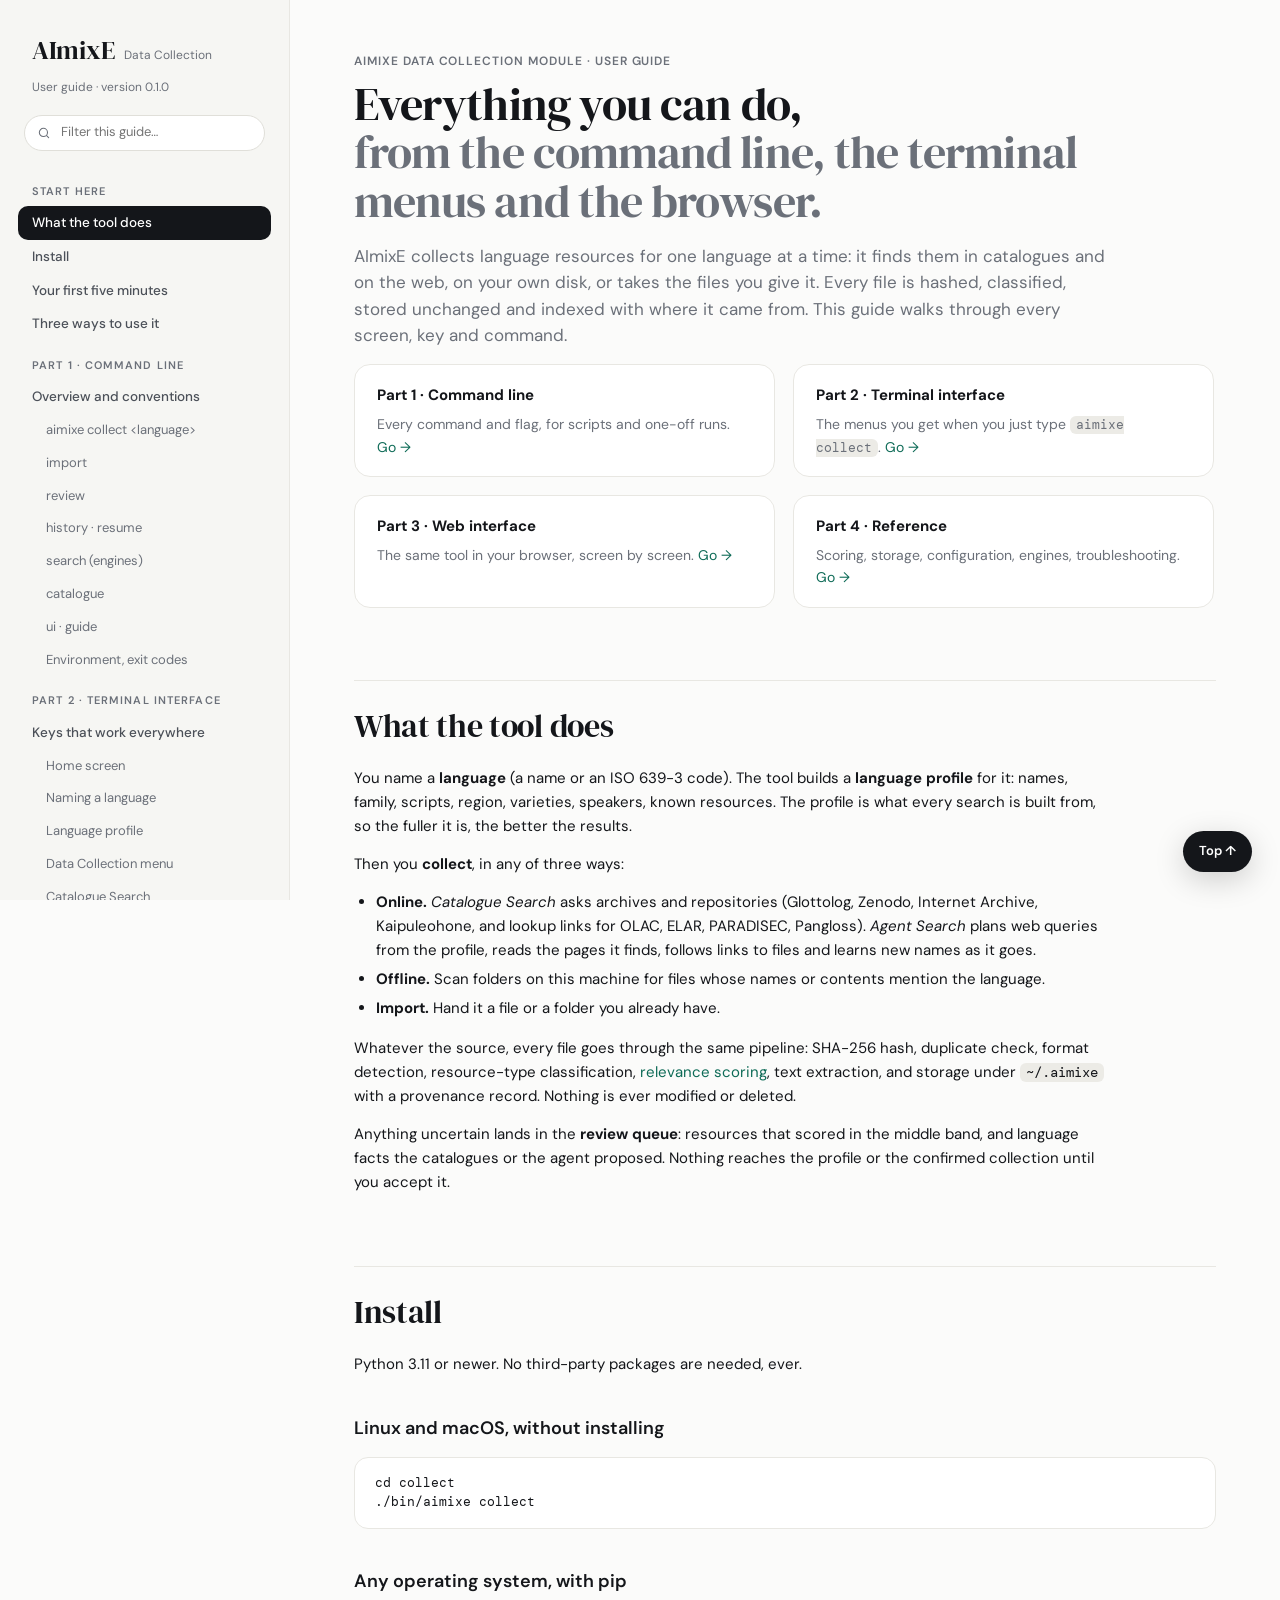
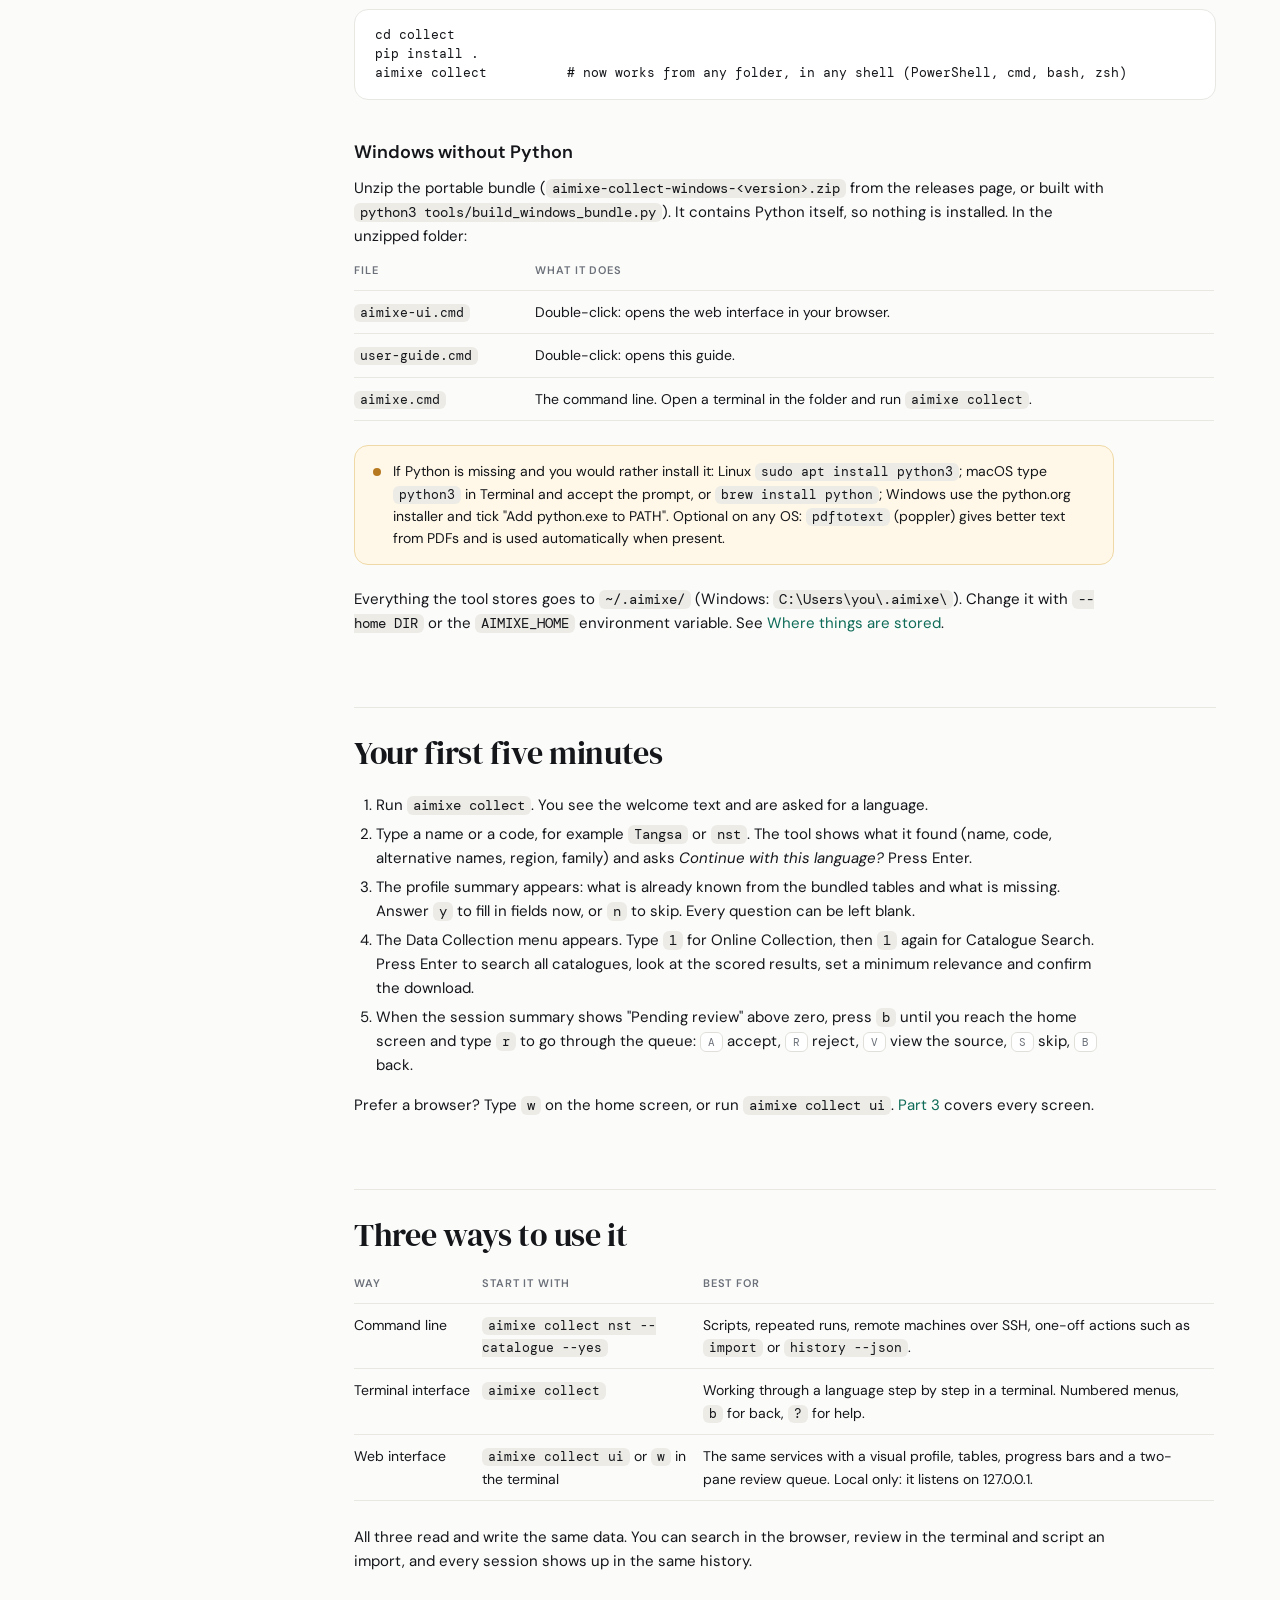
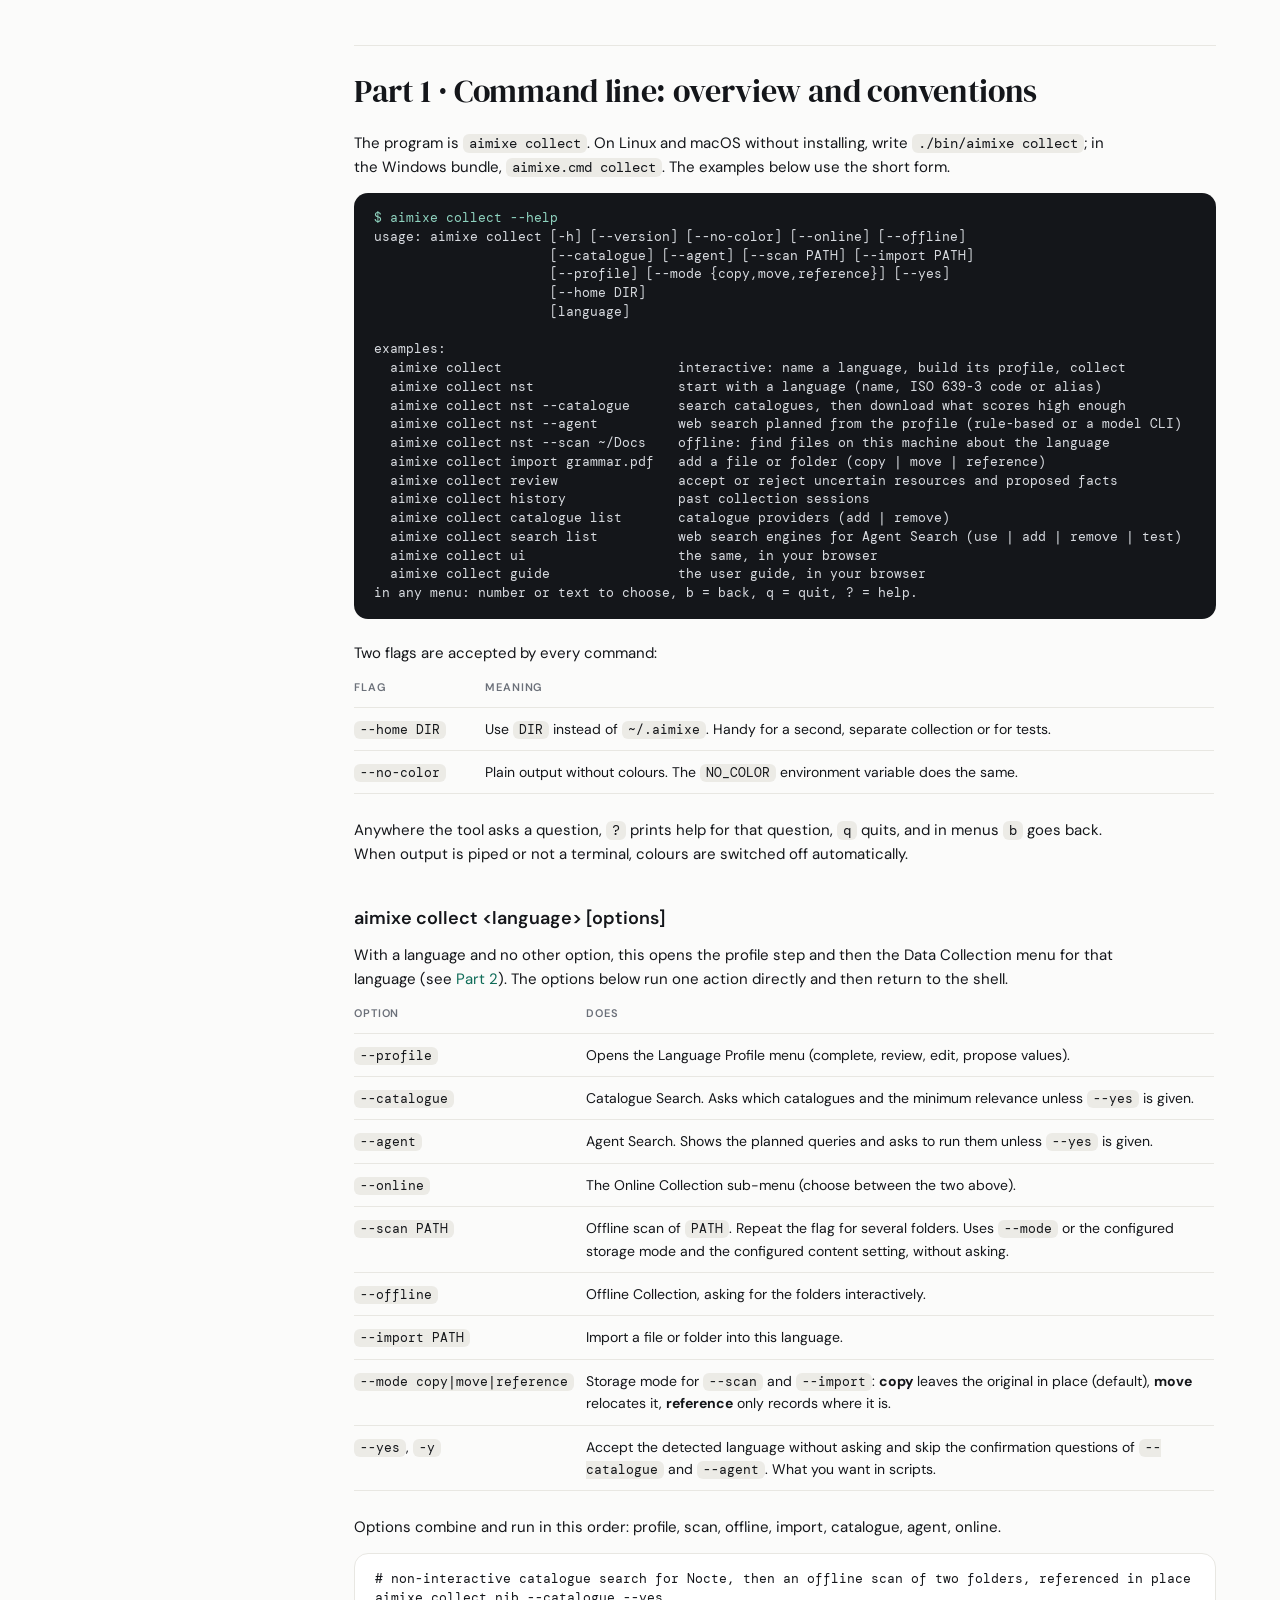
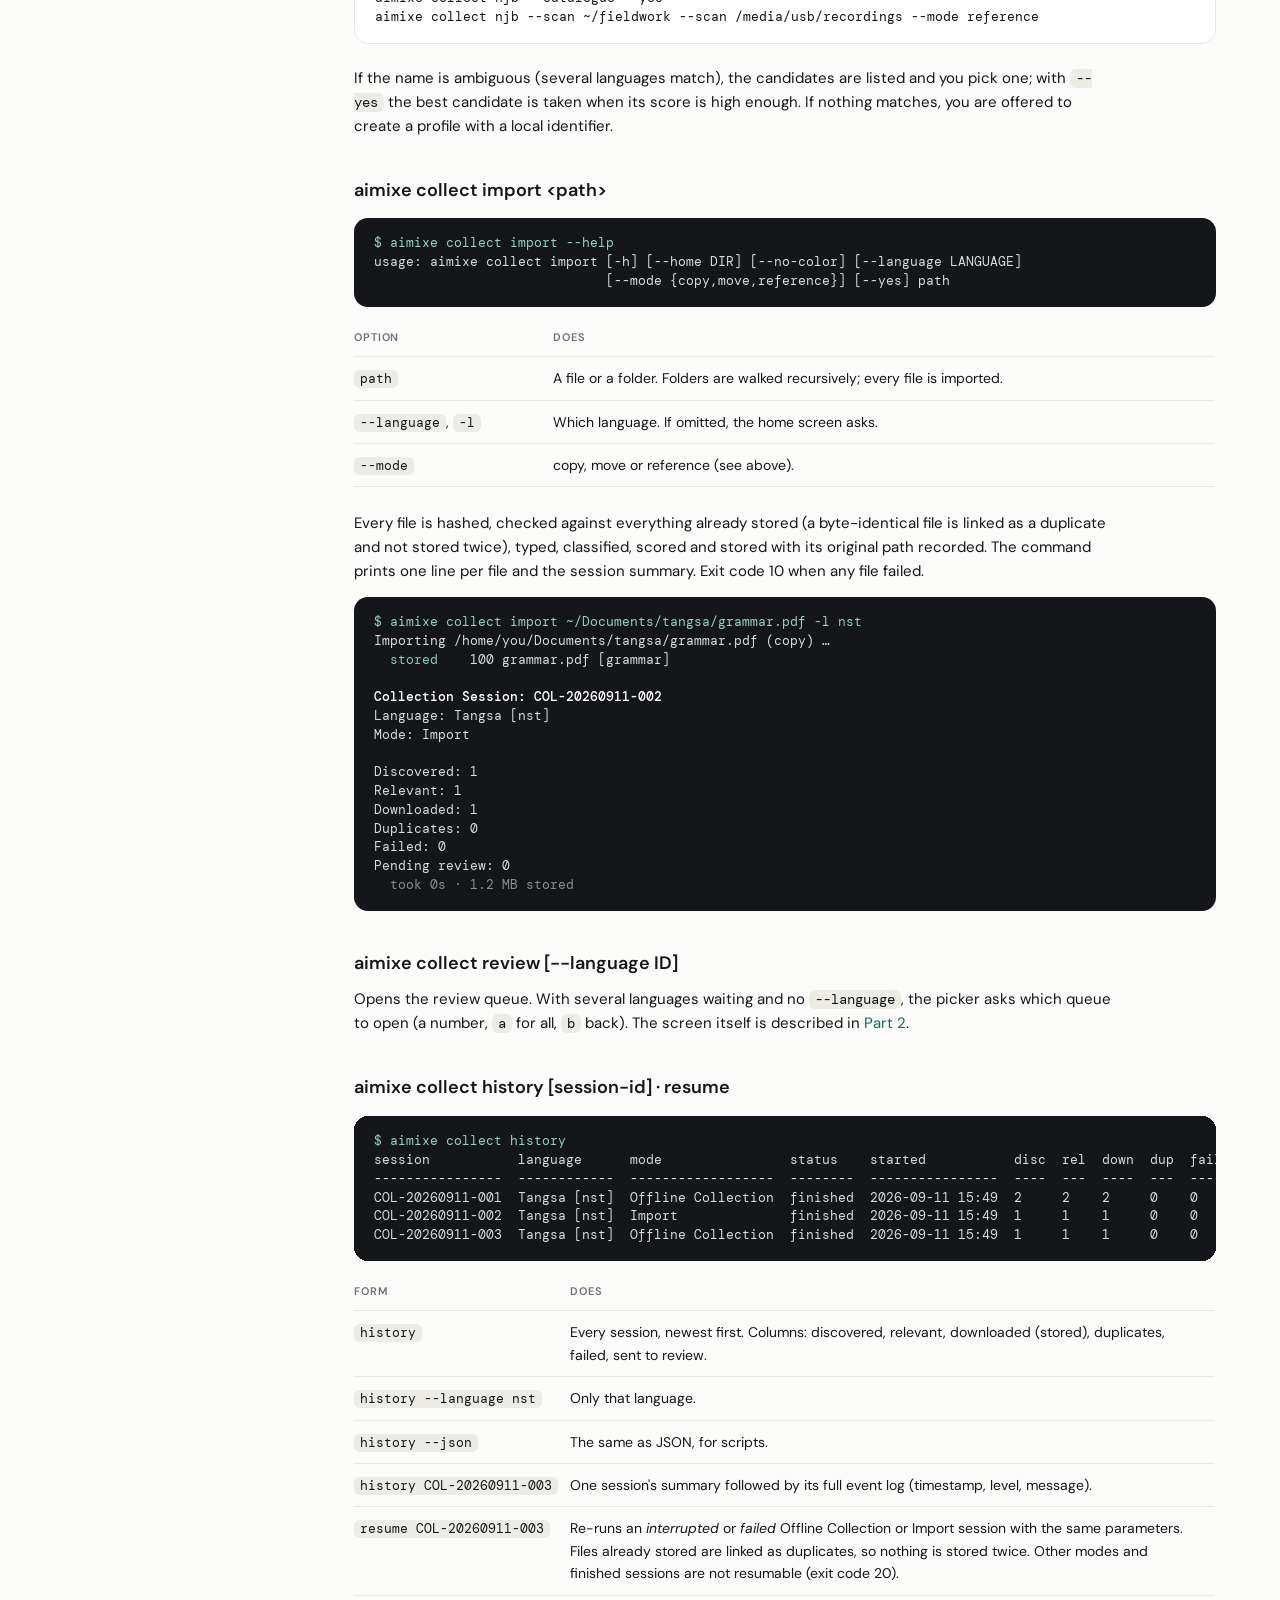
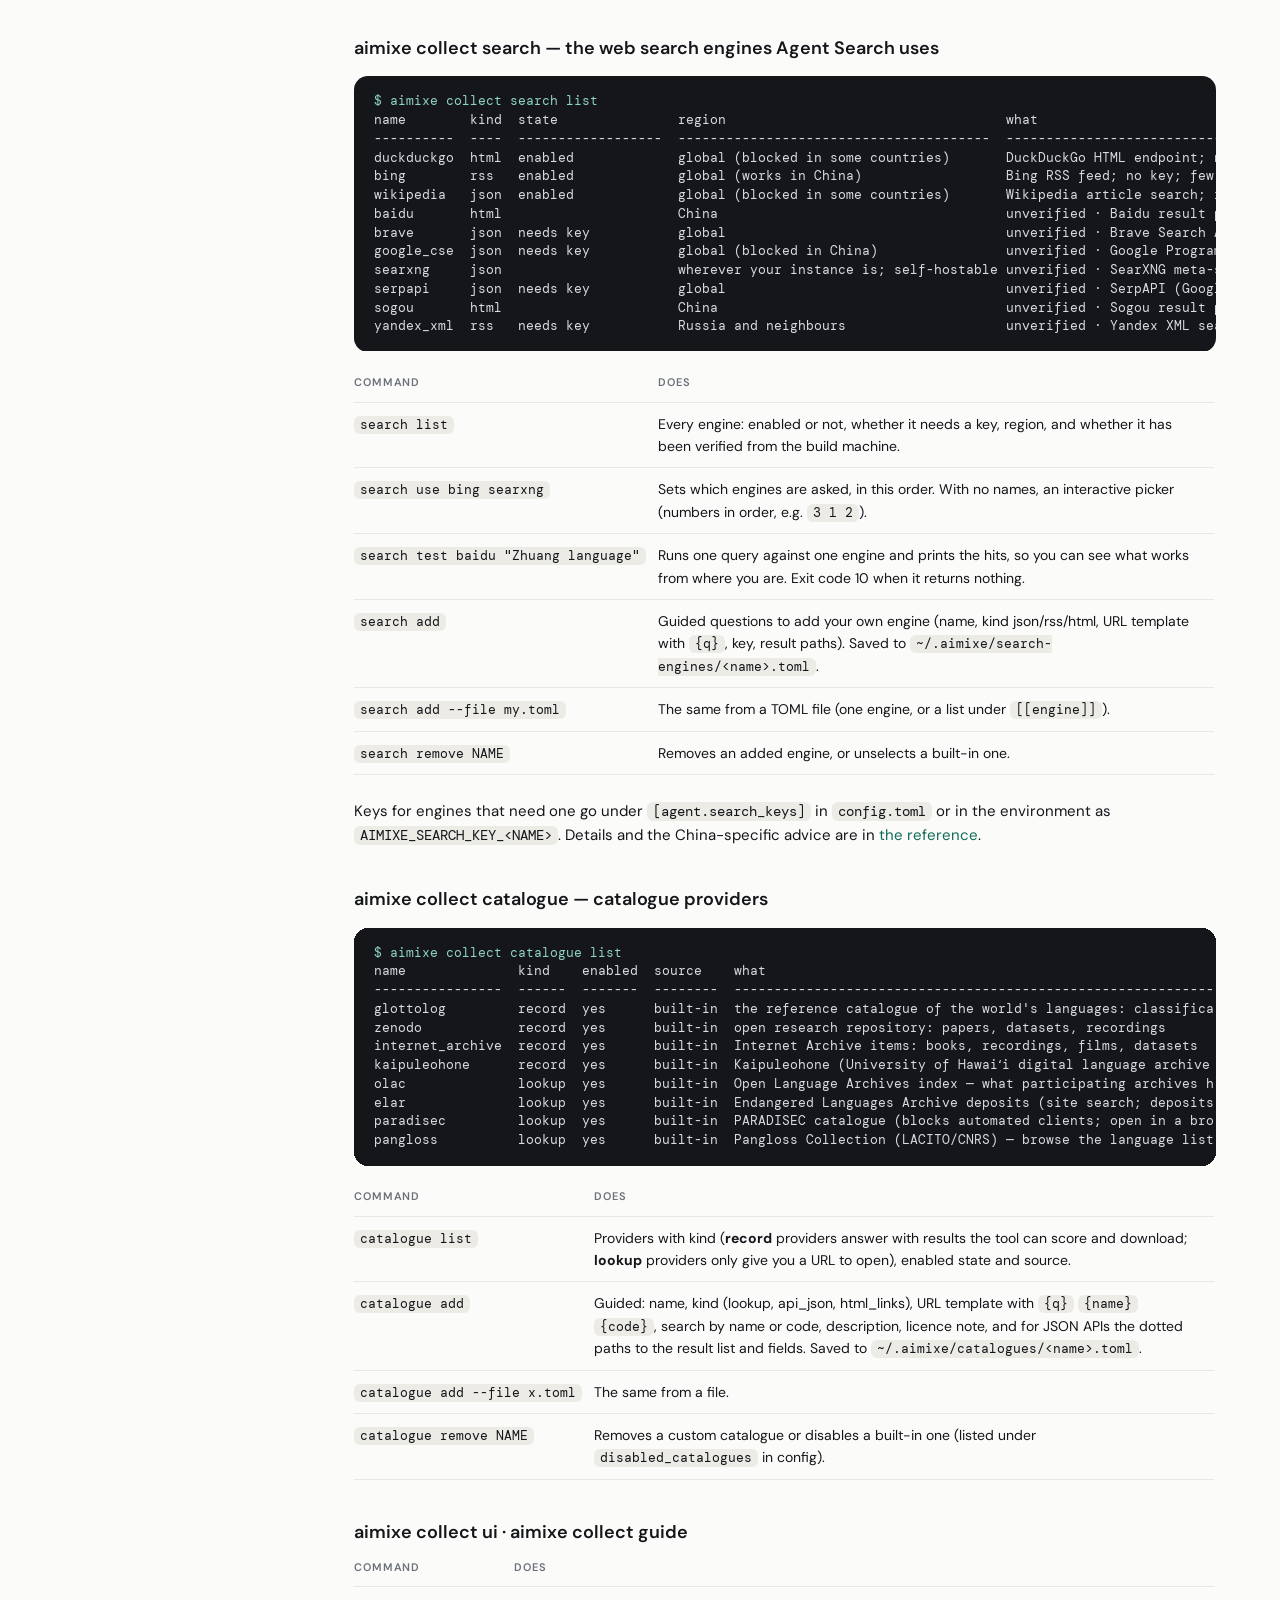
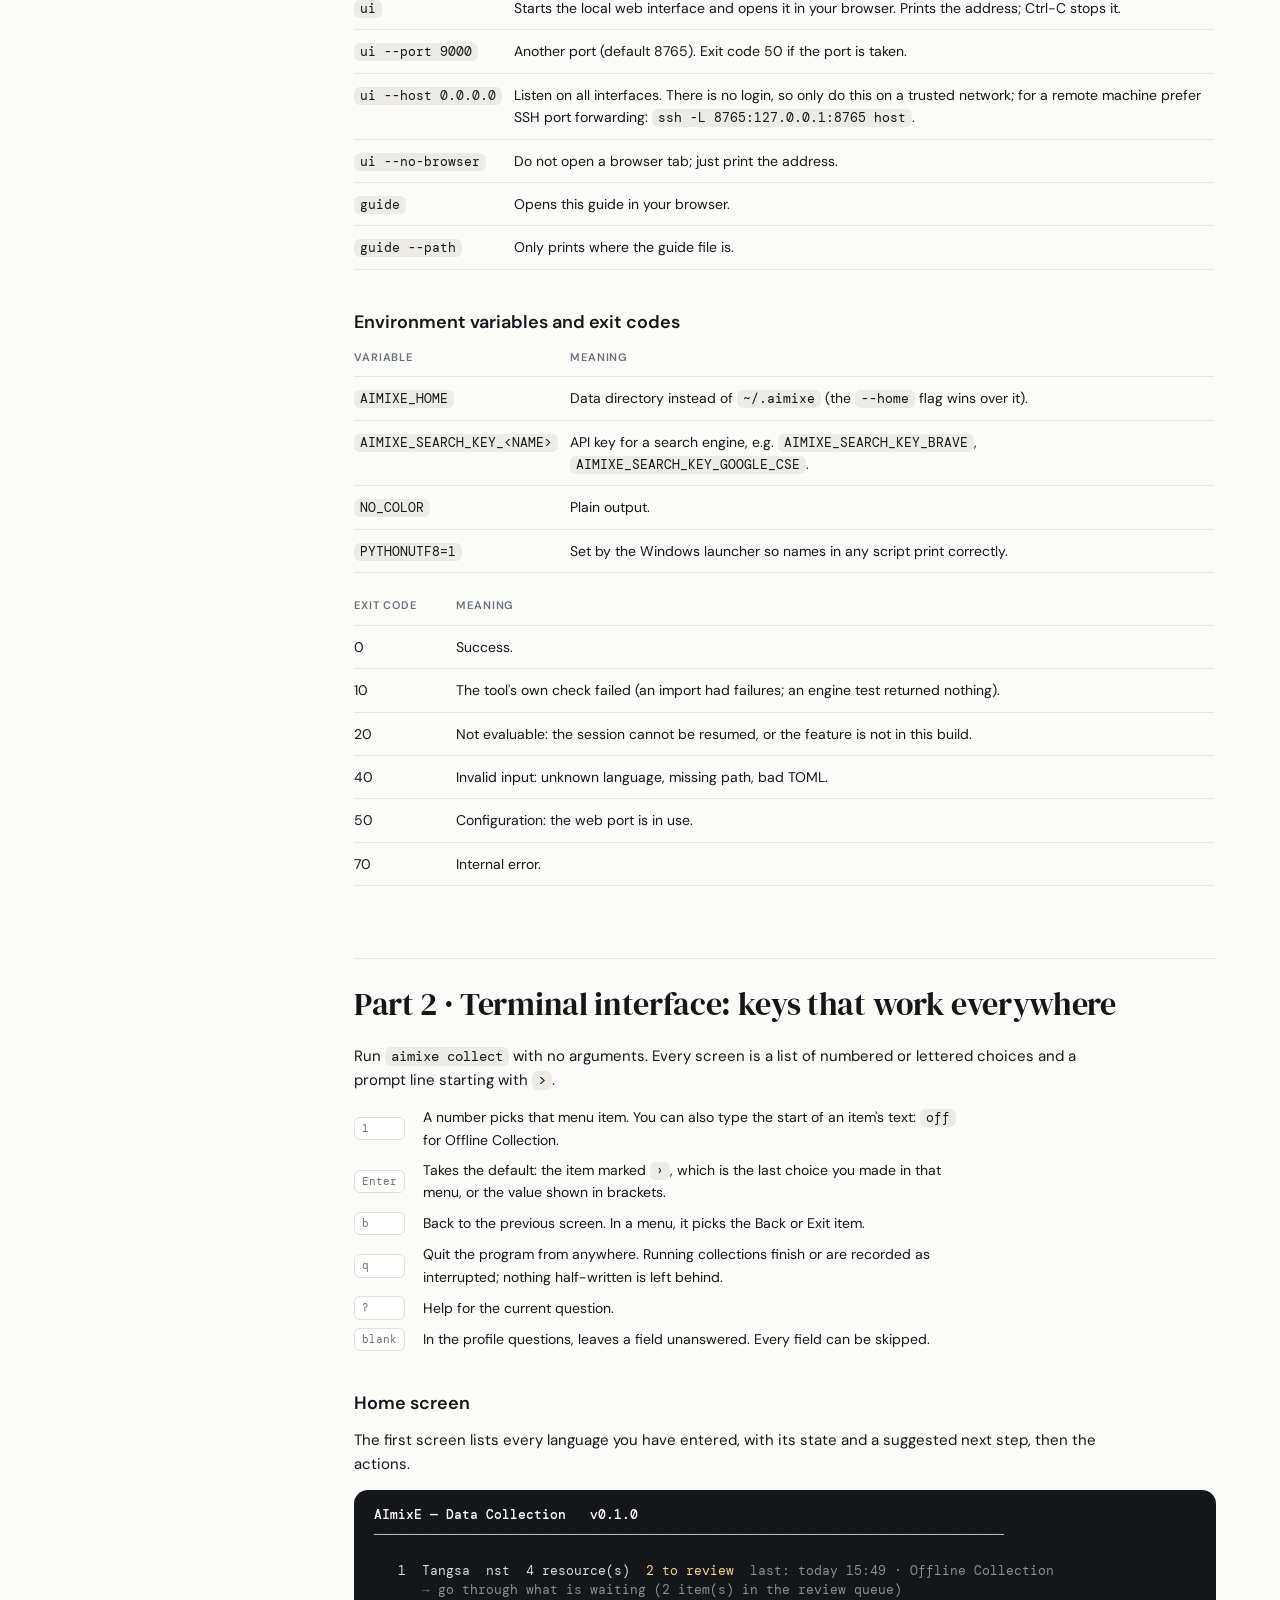
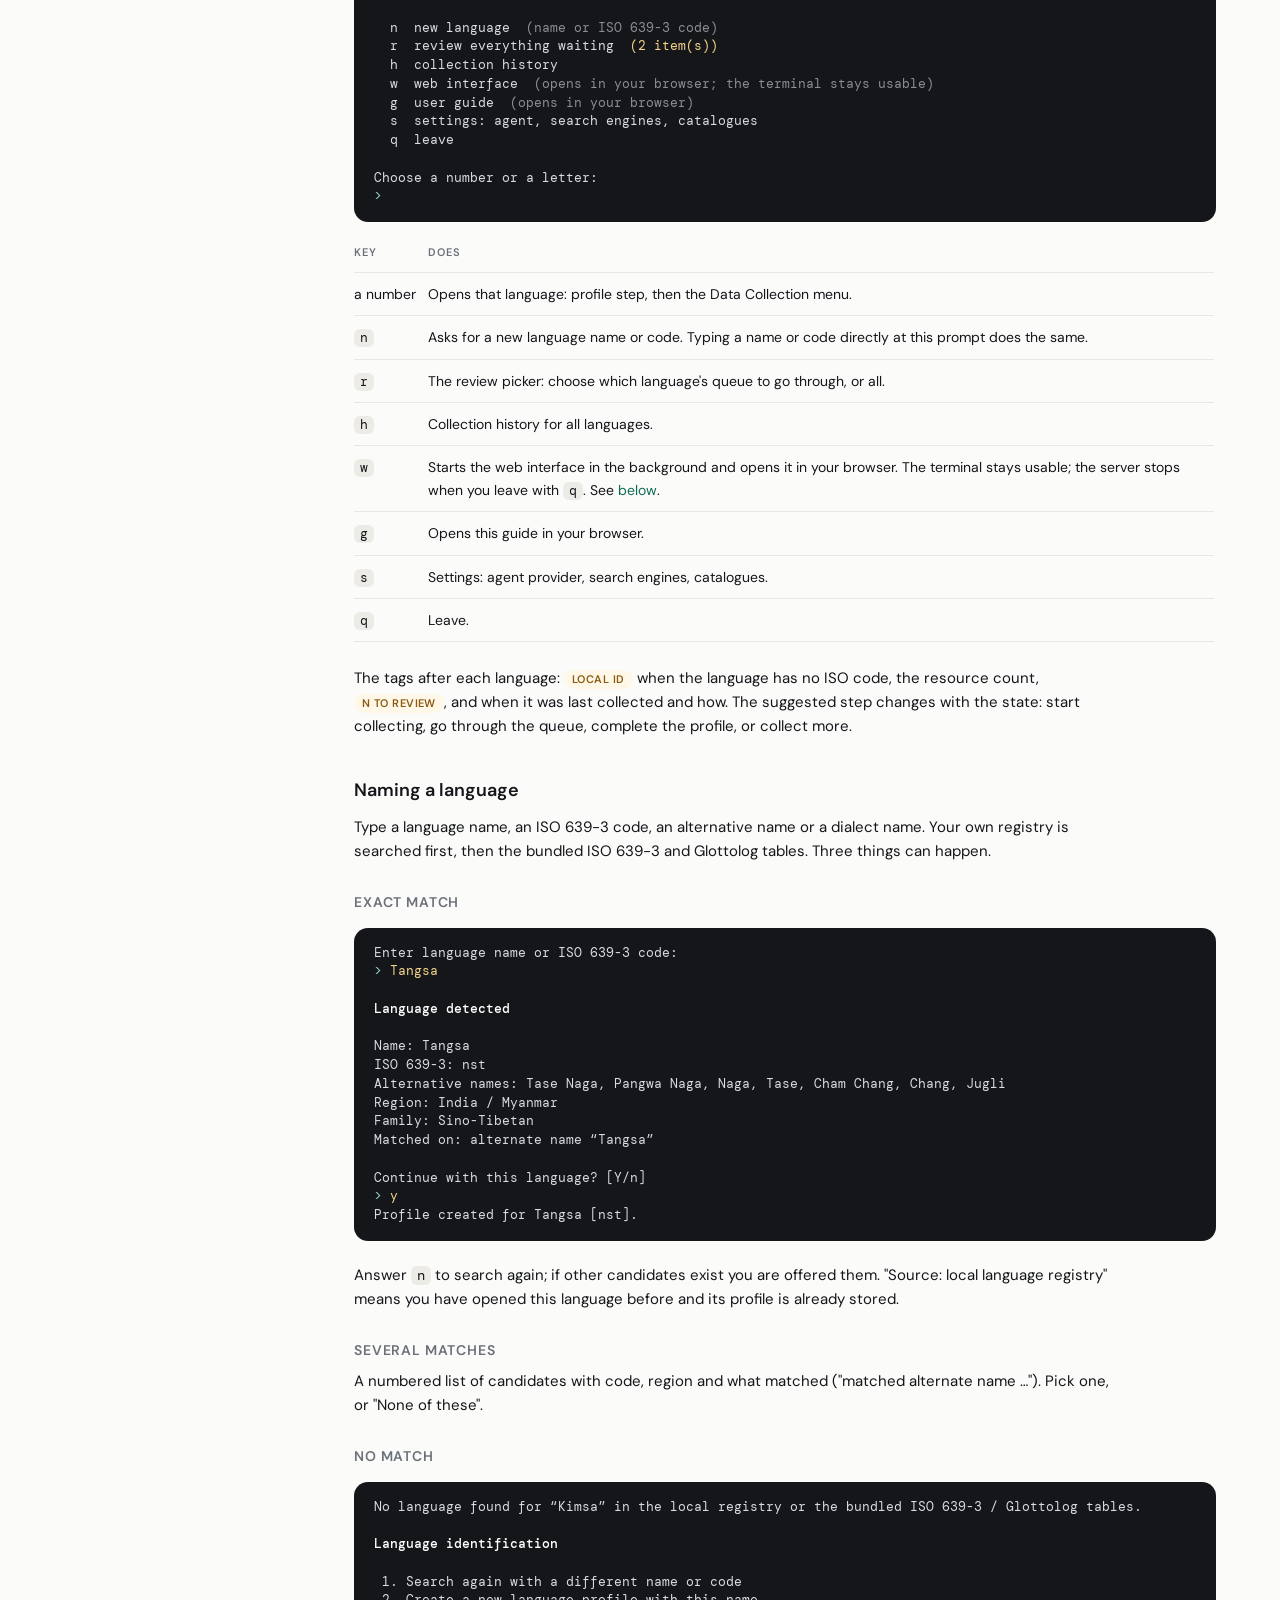
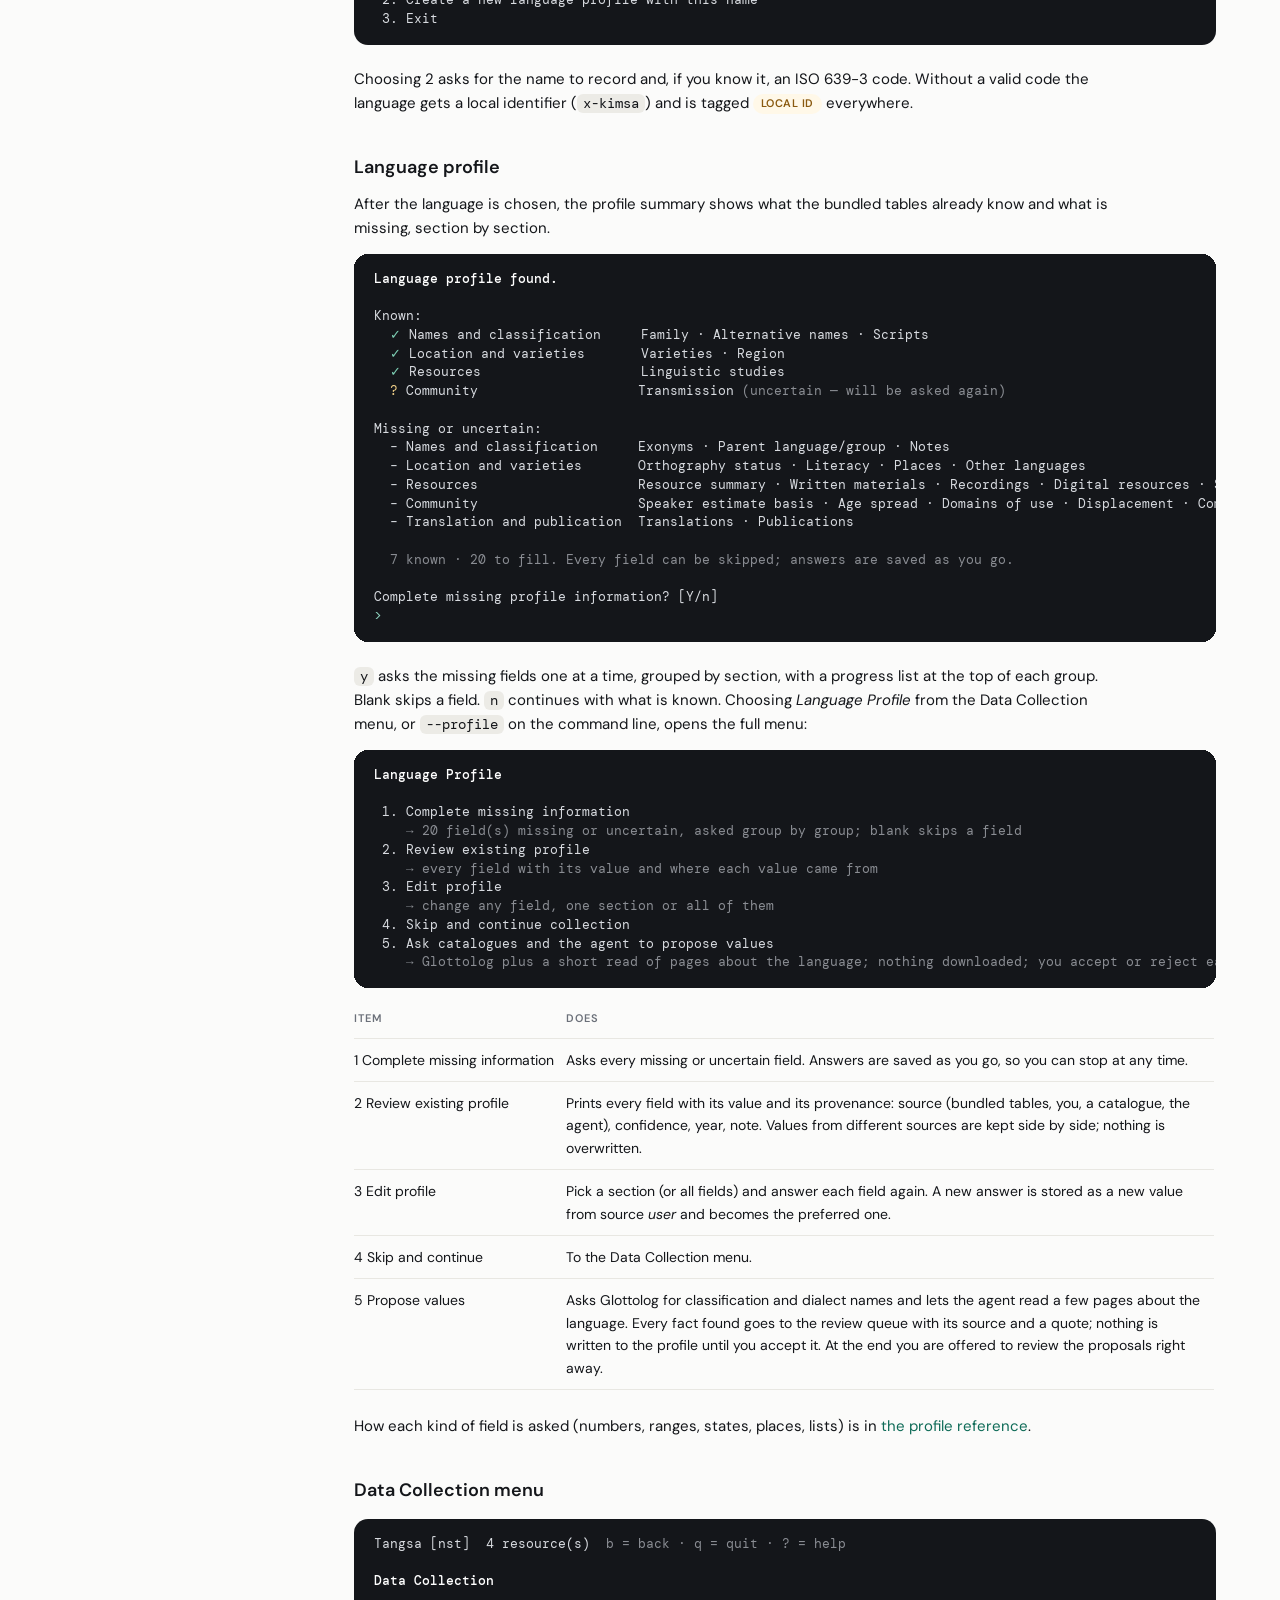
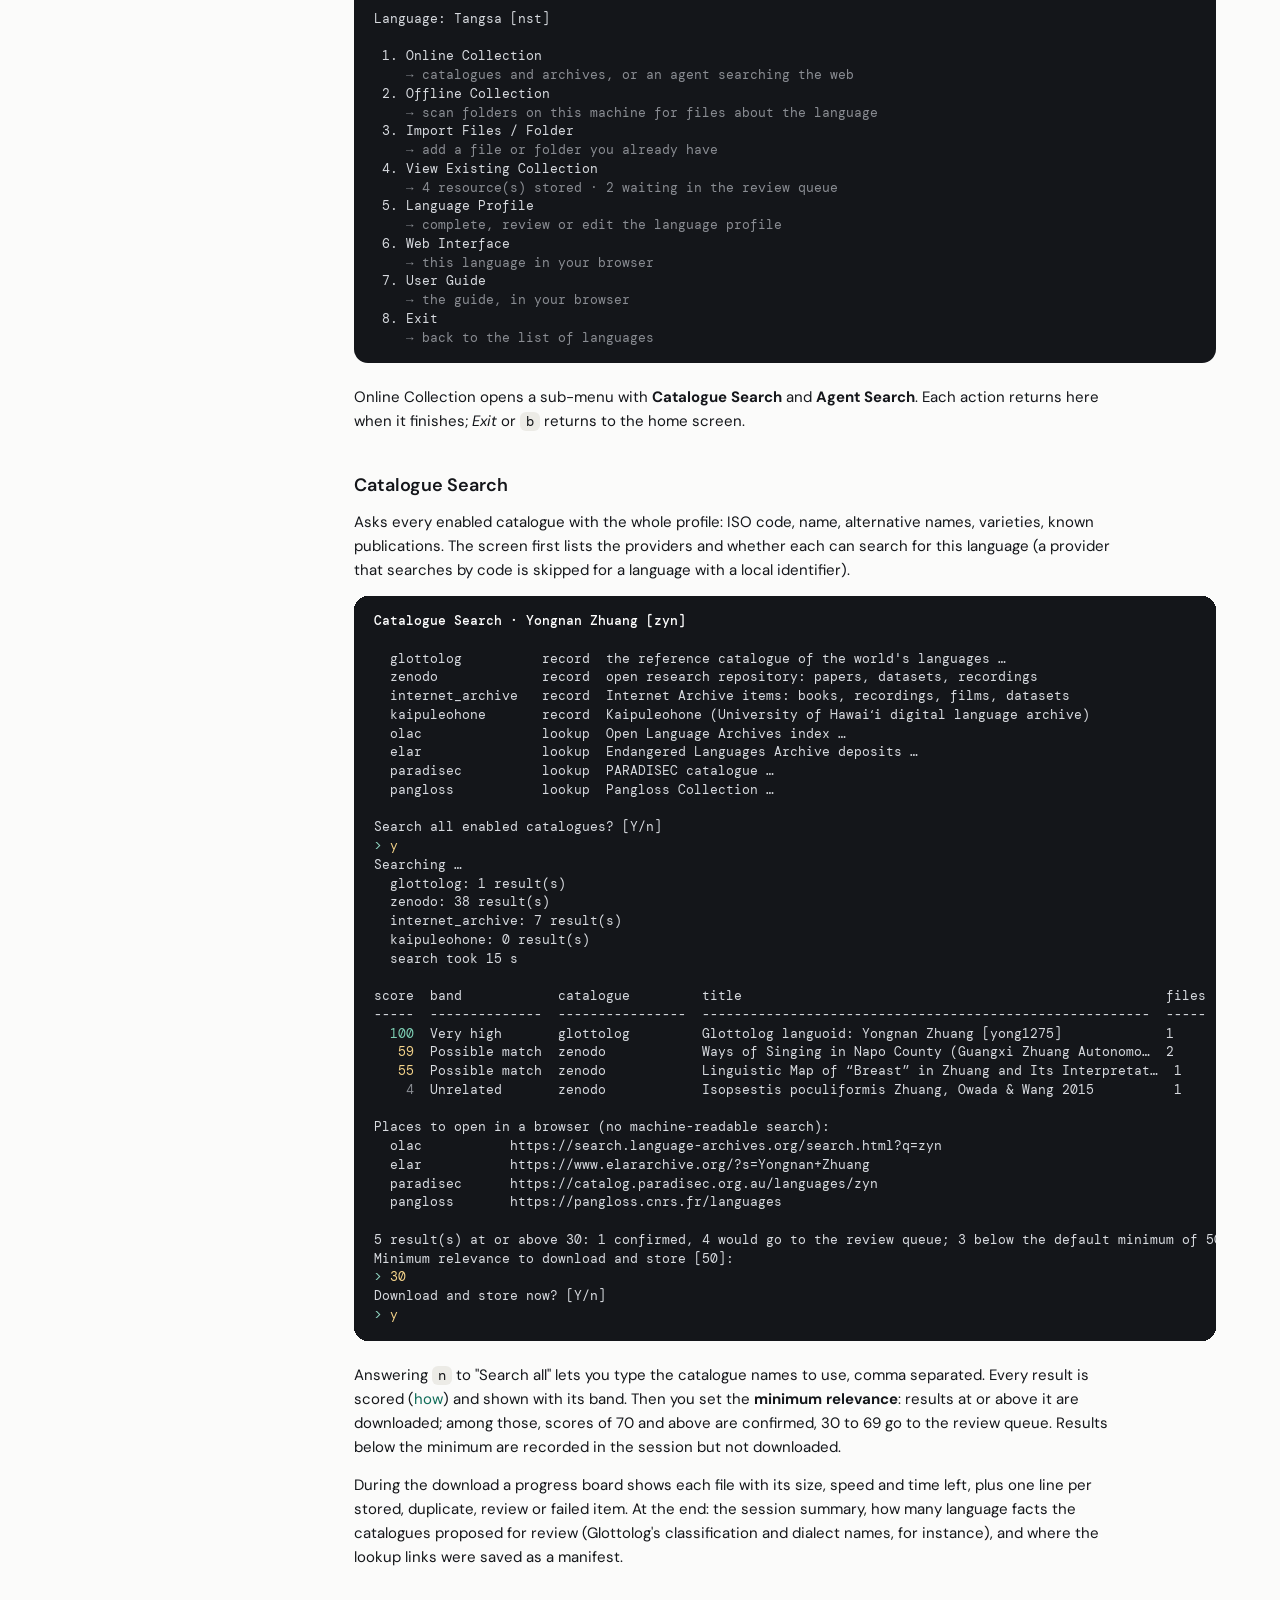
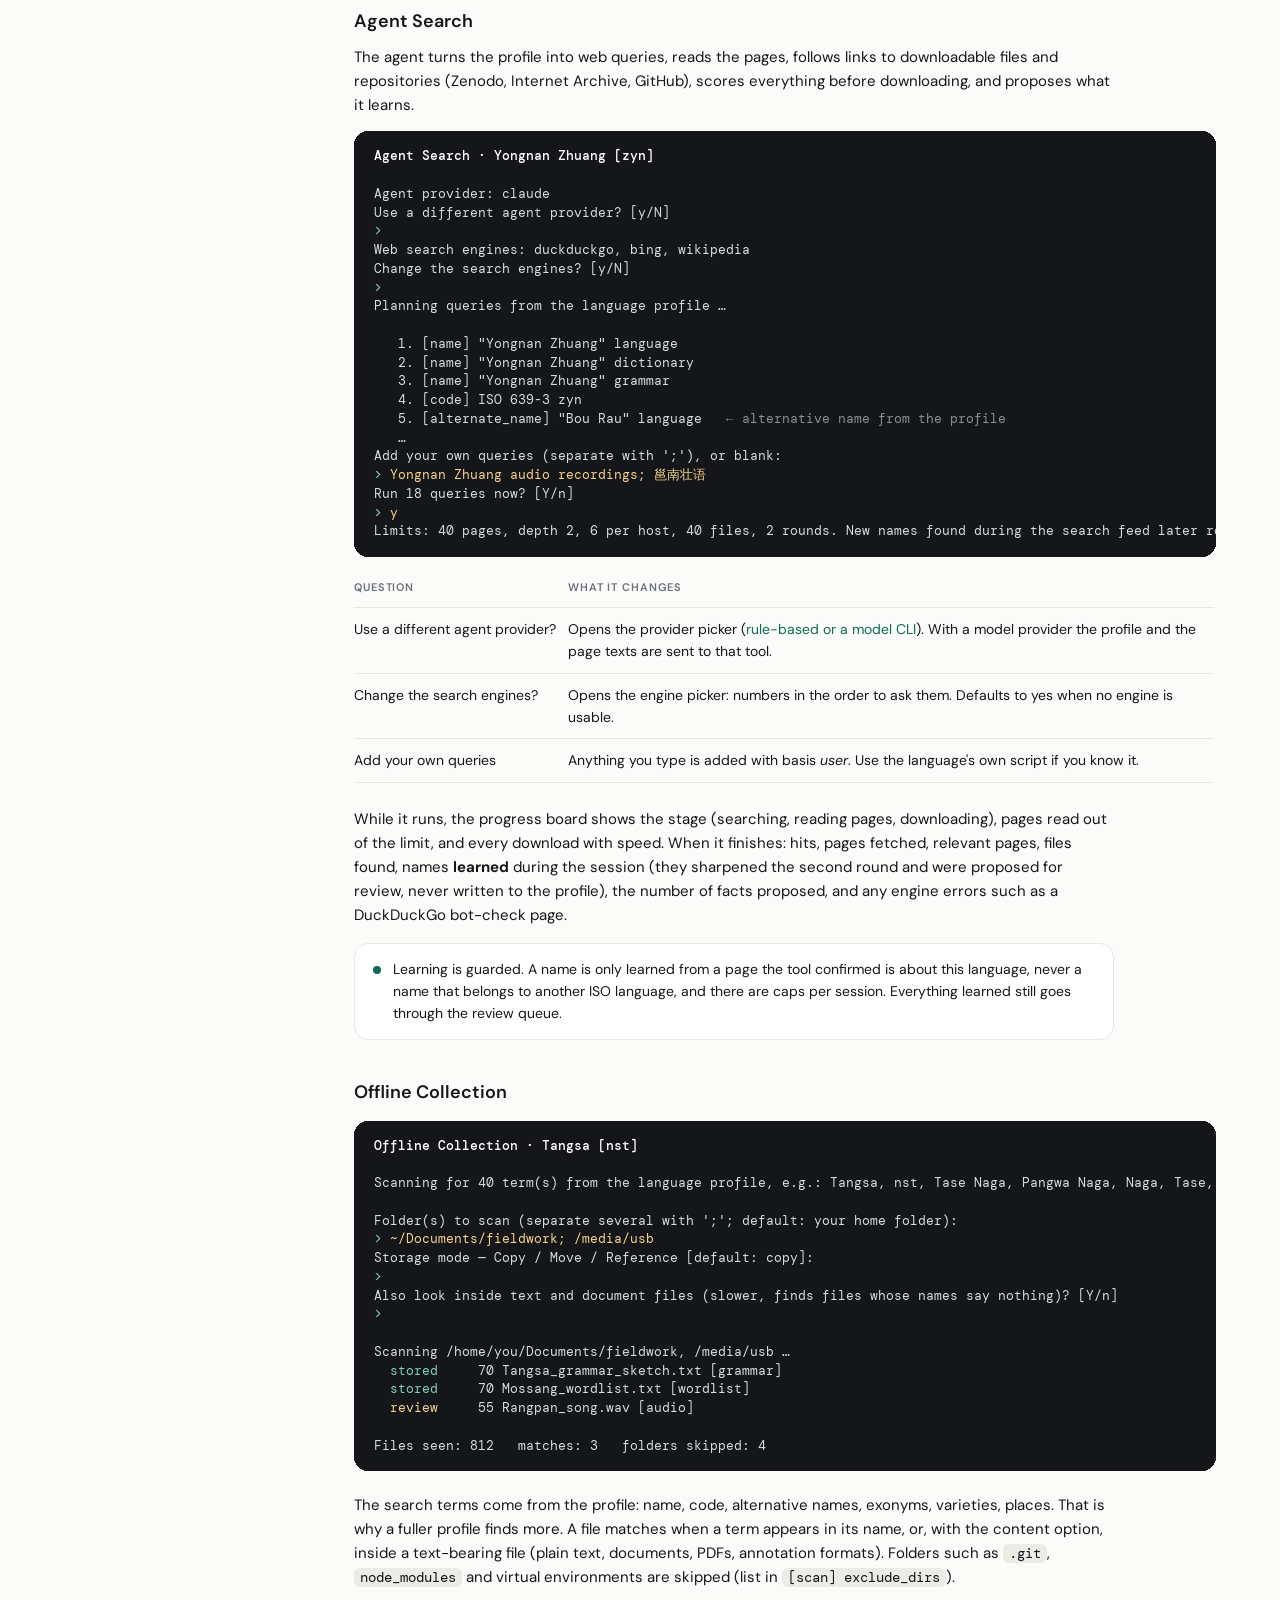
==== collect/docs/guide/user-guide.src.html @ 81c2b689 "User guide (single HTML) and browser actions from the terminal - collect/docs/guide/user-guide.src.h" ====
<!doctype html>
<html lang="en">
<head>
<meta charset="utf-8">
<meta name="viewport" content="width=device-width, initial-scale=1">
<title>AImixE Data Collection — User Guide</title>
<link rel="stylesheet" href="https://fonts.googleapis.com/css2?family=DM+Serif+Display:ital@0;1&family=DM+Sans:opsz,wght@9..40,400;9..40,500;9..40,600&family=DM+Mono:wght@400;500&display=swap">
<style>
:root { --paper:#fbfbfa; --side:#f6f6f3; --white:#fff; --ink:#14161a; --ink-2:#2b2f36; --ink-3:#4b5058; --muted:#6b7079; --line:#e8e7e2; --line-2:#e0dfd9; --track:#ecebe6;
  --green:#0e6b57; --green-ink:#0a4f41; --green-soft:#e9f3ef; --amber:#b7791f; --amber-ink:#8a5a10; --amber-soft:#fff8e8; --amber-line:#efd9a6; --red:#9b2c2c; --red-soft:#fbf0f0;
  --serif:"DM Serif Display",Georgia,"Times New Roman",serif; --sans:"DM Sans","Segoe UI",system-ui,-apple-system,sans-serif; --mono:"DM Mono",ui-monospace,"SF Mono",Menlo,Consolas,monospace; }
* { box-sizing:border-box; }
html { scroll-behavior:smooth; scroll-padding-top:24px; }
body { margin:0; font-family:var(--sans); font-size:15px; line-height:1.6; color:var(--ink); background:var(--paper); -webkit-font-smoothing:antialiased; }
a { color:var(--green); text-decoration:none; } a:hover { color:var(--green-ink); text-decoration:underline; }
.shell { display:flex; min-height:100vh; }
.side { width:290px; flex-shrink:0; position:sticky; top:0; height:100vh; overflow-y:auto; padding:26px 18px 40px; background:var(--side); border-right:1px solid var(--line); }
.brand { display:flex; align-items:baseline; gap:10px; padding:4px 14px 6px; }
.brand-name { font-family:var(--serif); font-size:26px; letter-spacing:-.01em; }
.brand-sub { font-size:12px; color:var(--muted); }
.side .sub { padding:0 14px 18px; font-size:12px; color:var(--muted); }
.filter { display:flex; align-items:center; gap:8px; margin:0 6px 16px; padding:0 12px; height:36px; border-radius:999px; background:var(--white); border:1px solid var(--line-2); color:var(--muted); }
.filter input { flex-grow:1; border:0; outline:0; background:transparent; font:inherit; font-size:13px; color:var(--ink); }
.toc { list-style:none; margin:0; padding:0; }
.toc li { margin:0; }
.toc .part { padding:16px 14px 6px; font-size:11px; font-weight:600; letter-spacing:.1em; text-transform:uppercase; color:var(--muted); }
.toc a { display:block; padding:6px 14px; border-radius:10px; font-size:13.5px; font-weight:500; color:var(--ink-3); }
.toc a.l2 { padding-left:28px; font-weight:400; font-size:13px; color:var(--muted); }
.toc a:hover { background:rgba(20,22,26,.05); text-decoration:none; color:var(--ink); }
.toc a.on { background:var(--ink); color:var(--white); }
.toc li.hide { display:none; }
main { flex-grow:1; min-width:0; padding:48px 64px 120px; max-width:1000px; }
.eyebrow { font-size:12px; font-weight:600; letter-spacing:.08em; text-transform:uppercase; color:var(--muted); }
h1 { font-family:var(--serif); font-weight:400; font-size:46px; letter-spacing:-.02em; line-height:1.05; margin:8px 0 18px; }
h1 .dim { color:var(--muted); }
h2 { font-family:var(--serif); font-weight:400; font-size:32px; letter-spacing:-.01em; margin:72px 0 14px; padding-top:20px; border-top:1px solid var(--line); }
h3 { font-size:18px; font-weight:600; margin:38px 0 10px; }
h4 { font-size:14px; font-weight:600; letter-spacing:.06em; text-transform:uppercase; color:var(--muted); margin:28px 0 8px; }
p { margin:0 0 14px; max-width:760px; }
.lede { font-size:17px; color:var(--muted); line-height:1.55; max-width:760px; }
ul, ol { margin:0 0 16px; padding-left:22px; max-width:760px; } li { margin-bottom:5px; }
code { font-family:var(--mono); font-size:.9em; background:var(--track); padding:1px 6px; border-radius:6px; }
pre { margin:14px 0 22px; padding:16px 20px; border-radius:14px; background:var(--white); border:1px solid var(--line); font-family:var(--mono); font-size:12.5px; line-height:1.5; overflow-x:auto; white-space:pre; }
pre code { background:none; padding:0; font-size:inherit; }
pre.term { background:var(--ink); color:#d8dbe0; border:0; }
pre.term .p { color:#8fd3bf; }         /* prompt lines */
pre.term .u { color:#f4d38a; }         /* what you type */
pre.term .h { color:#fff; font-weight:500; } /* headings */
pre.term .g { color:#8a8d93; }         /* grey hints */
pre.term .ok { color:#7ed0b5; } pre.term .warn { color:#f4d38a; } pre.term .bad { color:#f0a3a3; }
kbd { font-family:var(--mono); font-size:11px; color:var(--muted); padding:2px 7px; border-radius:6px; border:1px solid var(--line-2); background:var(--white); white-space:nowrap; }
.callout { display:flex; gap:12px; padding:14px 18px; border-radius:14px; margin:16px 0 22px; max-width:760px; background:var(--white); border:1px solid var(--line); font-size:14px; }
.callout .dot { width:8px; height:8px; border-radius:50%; background:var(--green); flex-shrink:0; margin-top:8px; }
.callout.warn { background:var(--amber-soft); border-color:var(--amber-line); } .callout.warn .dot { background:var(--amber); }
.callout p { margin:0; }
figure { margin:18px 0 30px; }
figure img { width:100%; max-width:960px; border-radius:14px; border:1px solid var(--line); box-shadow:0 10px 40px rgba(20,22,26,.08); display:block; }
figcaption { font-size:13px; color:var(--muted); margin-top:10px; max-width:760px; }
table { border-collapse:collapse; width:100%; max-width:860px; margin:12px 0 24px; font-size:14px; }
th { text-align:left; font-size:11px; font-weight:600; letter-spacing:.08em; text-transform:uppercase; color:var(--muted); padding:0 12px 10px 0; border-bottom:1px solid var(--line); }
td { padding:10px 12px 10px 0; border-bottom:1px solid var(--line); vertical-align:top; }
td:first-child { white-space:nowrap; }
.grid2 { display:grid; grid-template-columns:repeat(2,minmax(0,1fr)); gap:18px; max-width:860px; margin:16px 0 28px; }
.card { padding:18px 22px; border-radius:16px; background:var(--white); border:1px solid var(--line); }
.card b { display:block; margin-bottom:6px; }
.card p { font-size:14px; color:var(--muted); margin:0; }
.keys { display:grid; grid-template-columns:auto 1fr; gap:8px 18px; max-width:620px; margin:12px 0 22px; font-size:14px; align-items:center; }
.tag { display:inline-block; padding:1px 8px; border-radius:999px; background:var(--track); font-size:11px; font-weight:600; letter-spacing:.04em; text-transform:uppercase; color:var(--muted); vertical-align:middle; }
.tag.amber { background:var(--amber-soft); color:var(--amber-ink); } .tag.green { background:var(--green-soft); color:var(--green); } .tag.red { background:var(--red-soft); color:var(--red); }
.top { position:fixed; right:28px; bottom:28px; padding:10px 16px; border-radius:999px; background:var(--ink); color:var(--white); font-size:13px; font-weight:600; box-shadow:0 8px 30px rgba(0,0,0,.18); }
.top:hover { color:var(--white); text-decoration:none; }
@media (max-width:900px) { .shell { flex-direction:column; } .side { position:static; height:auto; width:auto; } main { padding:32px 24px 80px; } .grid2 { grid-template-columns:1fr; } h1 { font-size:36px; } }
@media print { .side, .top { display:none; } main { padding:0; max-width:none; } pre.term { background:#f3f3f0; color:#222; } }
</style>
</head>
<body>
<div class="shell">
<aside class="side">
  <div class="brand"><span class="brand-name">AImixE</span><span class="brand-sub">Data Collection</span></div>
  <div class="sub">User guide · version 0.1.0</div>
  <label class="filter"><svg width="14" height="14" viewBox="0 0 24 24" fill="none" stroke="currentColor" stroke-width="1.8" stroke-linecap="round"><circle cx="11" cy="11" r="7"></circle><path d="M20 20l-3.5-3.5"></path></svg><input id="filter" placeholder="Filter this guide…"></label>
  <ul class="toc" id="toc">
    <li class="part">Start here</li>
    <li><a href="#what">What the tool does</a></li>
    <li><a href="#install">Install</a></li>
    <li><a href="#first">Your first five minutes</a></li>
    <li><a href="#three-ways">Three ways to use it</a></li>
    <li class="part">Part 1 · Command line</li>
    <li><a href="#cli">Overview and conventions</a></li>
    <li><a href="#cli-collect" class="l2">aimixe collect &lt;language&gt;</a></li>
    <li><a href="#cli-import" class="l2">import</a></li>
    <li><a href="#cli-review" class="l2">review</a></li>
    <li><a href="#cli-history" class="l2">history · resume</a></li>
    <li><a href="#cli-search" class="l2">search (engines)</a></li>
    <li><a href="#cli-catalogue" class="l2">catalogue</a></li>
    <li><a href="#cli-ui" class="l2">ui · guide</a></li>
    <li><a href="#cli-env" class="l2">Environment, exit codes</a></li>
    <li class="part">Part 2 · Terminal interface</li>
    <li><a href="#tui">Keys that work everywhere</a></li>
    <li><a href="#tui-home" class="l2">Home screen</a></li>
    <li><a href="#tui-language" class="l2">Naming a language</a></li>
    <li><a href="#tui-profile" class="l2">Language profile</a></li>
    <li><a href="#tui-menu" class="l2">Data Collection menu</a></li>
    <li><a href="#tui-catalogue" class="l2">Catalogue Search</a></li>
    <li><a href="#tui-agent" class="l2">Agent Search</a></li>
    <li><a href="#tui-offline" class="l2">Offline Collection</a></li>
    <li><a href="#tui-import" class="l2">Import Files / Folder</a></li>
    <li><a href="#tui-collection" class="l2">View Existing Collection</a></li>
    <li><a href="#tui-review" class="l2">Review queue</a></li>
    <li><a href="#tui-history" class="l2">History</a></li>
    <li><a href="#tui-settings" class="l2">Settings</a></li>
    <li><a href="#tui-web" class="l2">w · g: browser from the terminal</a></li>
    <li class="part">Part 3 · Web interface</li>
    <li><a href="#web">Starting it</a></li>
    <li><a href="#web-home" class="l2">Home</a></li>
    <li><a href="#web-find" class="l2">New language</a></li>
    <li><a href="#web-profile" class="l2">Profile</a></li>
    <li><a href="#web-catalogue" class="l2">Catalogue search</a></li>
    <li><a href="#web-agent" class="l2">Agent search</a></li>
    <li><a href="#web-offline" class="l2">Offline · Import</a></li>
    <li><a href="#web-collection" class="l2">Collection</a></li>
    <li><a href="#web-review" class="l2">Review queue</a></li>
    <li><a href="#web-history" class="l2">History</a></li>
    <li><a href="#web-settings" class="l2">Settings · Catalogues</a></li>
    <li><a href="#web-keys" class="l2">Shortcuts and addresses</a></li>
    <li class="part">Part 4 · Reference</li>
    <li><a href="#ref-relevance">Relevance scoring</a></li>
    <li><a href="#ref-profile">Profile fields</a></li>
    <li><a href="#ref-storage">Where things are stored</a></li>
    <li><a href="#ref-config">config.toml</a></li>
    <li><a href="#ref-engines">Search engines, China, keys</a></li>
    <li><a href="#ref-agents">Agent providers</a></li>
    <li><a href="#ref-catalogues">Catalogue providers</a></li>
    <li><a href="#ref-trouble">Troubleshooting</a></li>
  </ul>
</aside>

<main>
<span class="eyebrow">AImixE Data Collection Module · user guide</span>
<h1>Everything you can do,<br><span class="dim">from the command line, the terminal menus and the browser.</span></h1>
<p class="lede">AImixE collects language resources for one language at a time: it finds them in catalogues and on the web, on your own disk, or takes the files you give it. Every file is hashed, classified, stored unchanged and indexed with where it came from. This guide walks through every screen, key and command.</p>

<div class="grid2">
  <div class="card"><b>Part 1 · Command line</b><p>Every command and flag, for scripts and one-off runs. <a href="#cli">Go →</a></p></div>
  <div class="card"><b>Part 2 · Terminal interface</b><p>The menus you get when you just type <code>aimixe collect</code>. <a href="#tui">Go →</a></p></div>
  <div class="card"><b>Part 3 · Web interface</b><p>The same tool in your browser, screen by screen. <a href="#web">Go →</a></p></div>
  <div class="card"><b>Part 4 · Reference</b><p>Scoring, storage, configuration, engines, troubleshooting. <a href="#ref-relevance">Go →</a></p></div>
</div>

<!-- ============================================================== START HERE -->
<h2 id="what">What the tool does</h2>
<p>You name a <b>language</b> (a name or an ISO 639-3 code). The tool builds a <b>language profile</b> for it: names, family, scripts, region, varieties, speakers, known resources. The profile is what every search is built from, so the fuller it is, the better the results.</p>
<p>Then you <b>collect</b>, in any of three ways:</p>
<ul>
  <li><b>Online.</b> <i>Catalogue Search</i> asks archives and repositories (Glottolog, Zenodo, Internet Archive, Kaipuleohone, and lookup links for OLAC, ELAR, PARADISEC, Pangloss). <i>Agent Search</i> plans web queries from the profile, reads the pages it finds, follows links to files and learns new names as it goes.</li>
  <li><b>Offline.</b> Scan folders on this machine for files whose names or contents mention the language.</li>
  <li><b>Import.</b> Hand it a file or a folder you already have.</li>
</ul>
<p>Whatever the source, every file goes through the same pipeline: SHA-256 hash, duplicate check, format detection, resource-type classification, <a href="#ref-relevance">relevance scoring</a>, text extraction, and storage under <code>~/.aimixe</code> with a provenance record. Nothing is ever modified or deleted.</p>
<p>Anything uncertain lands in the <b>review queue</b>: resources that scored in the middle band, and language facts the catalogues or the agent proposed. Nothing reaches the profile or the confirmed collection until you accept it.</p>

<h2 id="install">Install</h2>
<p>Python 3.11 or newer. No third-party packages are needed, ever.</p>
<h3>Linux and macOS, without installing</h3>
<pre><code>cd collect
./bin/aimixe collect</code></pre>
<h3>Any operating system, with pip</h3>
<pre><code>cd collect
pip install .
aimixe collect          # now works from any folder, in any shell (PowerShell, cmd, bash, zsh)</code></pre>
<h3>Windows without Python</h3>
<p>Unzip the portable bundle (<code>aimixe-collect-windows-&lt;version&gt;.zip</code> from the releases page, or built with <code>python3 tools/build_windows_bundle.py</code>). It contains Python itself, so nothing is installed. In the unzipped folder:</p>
<table>
<tr><th>File</th><th>What it does</th></tr>
<tr><td><code>aimixe-ui.cmd</code></td><td>Double-click: opens the web interface in your browser.</td></tr>
<tr><td><code>user-guide.cmd</code></td><td>Double-click: opens this guide.</td></tr>
<tr><td><code>aimixe.cmd</code></td><td>The command line. Open a terminal in the folder and run <code>aimixe collect</code>.</td></tr>
</table>
<div class="callout warn"><span class="dot"></span><p>If Python is missing and you would rather install it: Linux <code>sudo apt install python3</code>; macOS type <code>python3</code> in Terminal and accept the prompt, or <code>brew install python</code>; Windows use the python.org installer and tick "Add python.exe to PATH". Optional on any OS: <code>pdftotext</code> (poppler) gives better text from PDFs and is used automatically when present.</p></div>
<p>Everything the tool stores goes to <code>~/.aimixe/</code> (Windows: <code>C:\Users\you\.aimixe\</code>). Change it with <code>--home DIR</code> or the <code>AIMIXE_HOME</code> environment variable. See <a href="#ref-storage">Where things are stored</a>.</p>

<h2 id="first">Your first five minutes</h2>
<ol>
  <li>Run <code>aimixe collect</code>. You see the welcome text and are asked for a language.</li>
  <li>Type a name or a code, for example <code>Tangsa</code> or <code>nst</code>. The tool shows what it found (name, code, alternative names, region, family) and asks <i>Continue with this language?</i> Press Enter.</li>
  <li>The profile summary appears: what is already known from the bundled tables and what is missing. Answer <code>y</code> to fill in fields now, or <code>n</code> to skip. Every question can be left blank.</li>
  <li>The Data Collection menu appears. Type <code>1</code> for Online Collection, then <code>1</code> again for Catalogue Search. Press Enter to search all catalogues, look at the scored results, set a minimum relevance and confirm the download.</li>
  <li>When the session summary shows "Pending review" above zero, press <code>b</code> until you reach the home screen and type <code>r</code> to go through the queue: <kbd>A</kbd> accept, <kbd>R</kbd> reject, <kbd>V</kbd> view the source, <kbd>S</kbd> skip, <kbd>B</kbd> back.</li>
</ol>
<p>Prefer a browser? Type <code>w</code> on the home screen, or run <code>aimixe collect ui</code>. <a href="#web">Part 3</a> covers every screen.</p>

<h2 id="three-ways">Three ways to use it</h2>
<table>
<tr><th>Way</th><th>Start it with</th><th>Best for</th></tr>
<tr><td>Command line</td><td><code>aimixe collect nst --catalogue --yes</code></td><td>Scripts, repeated runs, remote machines over SSH, one-off actions such as <code>import</code> or <code>history --json</code>.</td></tr>
<tr><td>Terminal interface</td><td><code>aimixe collect</code></td><td>Working through a language step by step in a terminal. Numbered menus, <code>b</code> for back, <code>?</code> for help.</td></tr>
<tr><td>Web interface</td><td><code>aimixe collect ui</code> or <code>w</code> in the terminal</td><td>The same services with a visual profile, tables, progress bars and a two-pane review queue. Local only: it listens on 127.0.0.1.</td></tr>
</table>
<p>All three read and write the same data. You can search in the browser, review in the terminal and script an import, and every session shows up in the same history.</p>

<!-- ============================================================== PART 1 -->
<h2 id="cli">Part 1 · Command line: overview and conventions</h2>
<p>The program is <code>aimixe collect</code>. On Linux and macOS without installing, write <code>./bin/aimixe collect</code>; in the Windows bundle, <code>aimixe.cmd collect</code>. The examples below use the short form.</p>
<pre class="term"><span class="p">$ aimixe collect --help</span>
usage: aimixe collect [-h] [--version] [--no-color] [--online] [--offline]
                      [--catalogue] [--agent] [--scan PATH] [--import PATH]
                      [--profile] [--mode {copy,move,reference}] [--yes]
                      [--home DIR]
                      [language]

examples:
  aimixe collect                      interactive: name a language, build its profile, collect
  aimixe collect nst                  start with a language (name, ISO 639-3 code or alias)
  aimixe collect nst --catalogue      search catalogues, then download what scores high enough
  aimixe collect nst --agent          web search planned from the profile (rule-based or a model CLI)
  aimixe collect nst --scan ~/Docs    offline: find files on this machine about the language
  aimixe collect import grammar.pdf   add a file or folder (copy | move | reference)
  aimixe collect review               accept or reject uncertain resources and proposed facts
  aimixe collect history              past collection sessions
  aimixe collect catalogue list       catalogue providers (add | remove)
  aimixe collect search list          web search engines for Agent Search (use | add | remove | test)
  aimixe collect ui                   the same, in your browser
  aimixe collect guide                the user guide, in your browser
in any menu: number or text to choose, b = back, q = quit, ? = help.</pre>
<p>Two flags are accepted by every command:</p>
<table>
<tr><th>Flag</th><th>Meaning</th></tr>
<tr><td><code>--home DIR</code></td><td>Use <code>DIR</code> instead of <code>~/.aimixe</code>. Handy for a second, separate collection or for tests.</td></tr>
<tr><td><code>--no-color</code></td><td>Plain output without colours. The <code>NO_COLOR</code> environment variable does the same.</td></tr>
</table>
<p>Anywhere the tool asks a question, <code>?</code> prints help for that question, <code>q</code> quits, and in menus <code>b</code> goes back. When output is piped or not a terminal, colours are switched off automatically.</p>

<h3 id="cli-collect">aimixe collect &lt;language&gt; [options]</h3>
<p>With a language and no other option, this opens the profile step and then the Data Collection menu for that language (see <a href="#tui-menu">Part 2</a>). The options below run one action directly and then return to the shell.</p>
<table>
<tr><th>Option</th><th>Does</th></tr>
<tr><td><code>--profile</code></td><td>Opens the Language Profile menu (complete, review, edit, propose values).</td></tr>
<tr><td><code>--catalogue</code></td><td>Catalogue Search. Asks which catalogues and the minimum relevance unless <code>--yes</code> is given.</td></tr>
<tr><td><code>--agent</code></td><td>Agent Search. Shows the planned queries and asks to run them unless <code>--yes</code> is given.</td></tr>
<tr><td><code>--online</code></td><td>The Online Collection sub-menu (choose between the two above).</td></tr>
<tr><td><code>--scan PATH</code></td><td>Offline scan of <code>PATH</code>. Repeat the flag for several folders. Uses <code>--mode</code> or the configured storage mode and the configured content setting, without asking.</td></tr>
<tr><td><code>--offline</code></td><td>Offline Collection, asking for the folders interactively.</td></tr>
<tr><td><code>--import PATH</code></td><td>Import a file or folder into this language.</td></tr>
<tr><td><code>--mode copy|move|reference</code></td><td>Storage mode for <code>--scan</code> and <code>--import</code>: <b>copy</b> leaves the original in place (default), <b>move</b> relocates it, <b>reference</b> only records where it is.</td></tr>
<tr><td><code>--yes</code>, <code>-y</code></td><td>Accept the detected language without asking and skip the confirmation questions of <code>--catalogue</code> and <code>--agent</code>. What you want in scripts.</td></tr>
</table>
<p>Options combine and run in this order: profile, scan, offline, import, catalogue, agent, online.</p>
<pre><code># non-interactive catalogue search for Nocte, then an offline scan of two folders, referenced in place
aimixe collect njb --catalogue --yes
aimixe collect njb --scan ~/fieldwork --scan /media/usb/recordings --mode reference</code></pre>
<p>If the name is ambiguous (several languages match), the candidates are listed and you pick one; with <code>--yes</code> the best candidate is taken when its score is high enough. If nothing matches, you are offered to create a profile with a local identifier.</p>

<h3 id="cli-import">aimixe collect import &lt;path&gt;</h3>
<pre class="term"><span class="p">$ aimixe collect import --help</span>
usage: aimixe collect import [-h] [--home DIR] [--no-color] [--language LANGUAGE]
                             [--mode {copy,move,reference}] [--yes] path</pre>
<table>
<tr><th>Option</th><th>Does</th></tr>
<tr><td><code>path</code></td><td>A file or a folder. Folders are walked recursively; every file is imported.</td></tr>
<tr><td><code>--language</code>, <code>-l</code></td><td>Which language. If omitted, the home screen asks.</td></tr>
<tr><td><code>--mode</code></td><td>copy, move or reference (see above).</td></tr>
</table>
<p>Every file is hashed, checked against everything already stored (a byte-identical file is linked as a duplicate and not stored twice), typed, classified, scored and stored with its original path recorded. The command prints one line per file and the session summary. Exit code 10 when any file failed.</p>
<pre class="term"><span class="p">$ aimixe collect import ~/Documents/tangsa/grammar.pdf -l nst</span>
Importing /home/you/Documents/tangsa/grammar.pdf (copy) …
  <span class="ok">stored</span>    100 grammar.pdf [grammar]

<span class="h">Collection Session: COL-20260911-002</span>
Language: Tangsa [nst]
Mode: Import

Discovered: 1
Relevant: 1
Downloaded: 1
Duplicates: 0
Failed: 0
Pending review: 0
  <span class="g">took 0s · 1.2 MB stored</span></pre>

<h3 id="cli-review">aimixe collect review [--language ID]</h3>
<p>Opens the review queue. With several languages waiting and no <code>--language</code>, the picker asks which queue to open (a number, <code>a</code> for all, <code>b</code> back). The screen itself is described in <a href="#tui-review">Part 2</a>.</p>

<h3 id="cli-history">aimixe collect history [session-id] · resume</h3>
<pre class="term"><span class="p">$ aimixe collect history</span>
session           language      mode                status    started           disc  rel  down  dup  fail  review
----------------  ------------  ------------------  --------  ----------------  ----  ---  ----  ---  ----  ------
COL-20260911-001  Tangsa [nst]  Offline Collection  finished  2026-09-11 15:49  2     2    2     0    0     0
COL-20260911-002  Tangsa [nst]  Import              finished  2026-09-11 15:49  1     1    1     0    0     0
COL-20260911-003  Tangsa [nst]  Offline Collection  finished  2026-09-11 15:49  1     1    1     0    0     1</pre>
<table>
<tr><th>Form</th><th>Does</th></tr>
<tr><td><code>history</code></td><td>Every session, newest first. Columns: discovered, relevant, downloaded (stored), duplicates, failed, sent to review.</td></tr>
<tr><td><code>history --language nst</code></td><td>Only that language.</td></tr>
<tr><td><code>history --json</code></td><td>The same as JSON, for scripts.</td></tr>
<tr><td><code>history COL-20260911-003</code></td><td>One session's summary followed by its full event log (timestamp, level, message).</td></tr>
<tr><td><code>resume COL-20260911-003</code></td><td>Re-runs an <i>interrupted</i> or <i>failed</i> Offline Collection or Import session with the same parameters. Files already stored are linked as duplicates, so nothing is stored twice. Other modes and finished sessions are not resumable (exit code 20).</td></tr>
</table>

<h3 id="cli-search">aimixe collect search — the web search engines Agent Search uses</h3>
<pre class="term"><span class="p">$ aimixe collect search list</span>
name        kind  state               region                                   what
----------  ----  ------------------  ---------------------------------------  ----------------------------------------------
duckduckgo  html  enabled             global (blocked in some countries)       DuckDuckGo HTML endpoint; no key; sometimes answers with a bot check
bing        rss   enabled             global (works in China)                  Bing RSS feed; no key; few results per query
wikipedia   json  enabled             global (blocked in some countries)       Wikipedia article search; reliable; set lang to zh, ru, hi … for other editions
baidu       html                      China                                    unverified · Baidu result page (China). Best effort …
brave       json  needs key           global                                   unverified · Brave Search API; free tier with a key …
google_cse  json  needs key           global (blocked in China)                unverified · Google Programmable Search JSON API …
searxng     json                      wherever your instance is; self-hostable unverified · SearXNG meta-search (JSON) …
serpapi     json  needs key           global                                   unverified · SerpAPI (Google, Baidu, Yandex … via one key) …
sogou       html                      China                                    unverified · Sogou result page (China) …
yandex_xml  rss   needs key           Russia and neighbours                    unverified · Yandex XML search API …</pre>
<table>
<tr><th>Command</th><th>Does</th></tr>
<tr><td><code>search list</code></td><td>Every engine: enabled or not, whether it needs a key, region, and whether it has been verified from the build machine.</td></tr>
<tr><td><code>search use bing searxng</code></td><td>Sets which engines are asked, in this order. With no names, an interactive picker (numbers in order, e.g. <code>3 1 2</code>).</td></tr>
<tr><td><code>search test baidu "Zhuang language"</code></td><td>Runs one query against one engine and prints the hits, so you can see what works from where you are. Exit code 10 when it returns nothing.</td></tr>
<tr><td><code>search add</code></td><td>Guided questions to add your own engine (name, kind json/rss/html, URL template with <code>{q}</code>, key, result paths). Saved to <code>~/.aimixe/search-engines/&lt;name&gt;.toml</code>.</td></tr>
<tr><td><code>search add --file my.toml</code></td><td>The same from a TOML file (one engine, or a list under <code>[[engine]]</code>).</td></tr>
<tr><td><code>search remove NAME</code></td><td>Removes an added engine, or unselects a built-in one.</td></tr>
</table>
<p>Keys for engines that need one go under <code>[agent.search_keys]</code> in <code>config.toml</code> or in the environment as <code>AIMIXE_SEARCH_KEY_&lt;NAME&gt;</code>. Details and the China-specific advice are in <a href="#ref-engines">the reference</a>.</p>

<h3 id="cli-catalogue">aimixe collect catalogue — catalogue providers</h3>
<pre class="term"><span class="p">$ aimixe collect catalogue list</span>
name              kind    enabled  source    what
----------------  ------  -------  --------  ------------------------------------------------------------
glottolog         record  yes      built-in  the reference catalogue of the world's languages: classifica
zenodo            record  yes      built-in  open research repository: papers, datasets, recordings
internet_archive  record  yes      built-in  Internet Archive items: books, recordings, films, datasets
kaipuleohone      record  yes      built-in  Kaipuleohone (University of Hawaiʻi digital language archive
olac              lookup  yes      built-in  Open Language Archives index — what participating archives h
elar              lookup  yes      built-in  Endangered Languages Archive deposits (site search; deposits
paradisec         lookup  yes      built-in  PARADISEC catalogue (blocks automated clients; open in a bro
pangloss          lookup  yes      built-in  Pangloss Collection (LACITO/CNRS) — browse the language list</pre>
<table>
<tr><th>Command</th><th>Does</th></tr>
<tr><td><code>catalogue list</code></td><td>Providers with kind (<b>record</b> providers answer with results the tool can score and download; <b>lookup</b> providers only give you a URL to open), enabled state and source.</td></tr>
<tr><td><code>catalogue add</code></td><td>Guided: name, kind (lookup, api_json, html_links), URL template with <code>{q}</code> <code>{name}</code> <code>{code}</code>, search by name or code, description, licence note, and for JSON APIs the dotted paths to the result list and fields. Saved to <code>~/.aimixe/catalogues/&lt;name&gt;.toml</code>.</td></tr>
<tr><td><code>catalogue add --file x.toml</code></td><td>The same from a file.</td></tr>
<tr><td><code>catalogue remove NAME</code></td><td>Removes a custom catalogue or disables a built-in one (listed under <code>disabled_catalogues</code> in config).</td></tr>
</table>

<h3 id="cli-ui">aimixe collect ui · aimixe collect guide</h3>
<table>
<tr><th>Command</th><th>Does</th></tr>
<tr><td><code>ui</code></td><td>Starts the local web interface and opens it in your browser. Prints the address; Ctrl-C stops it.</td></tr>
<tr><td><code>ui --port 9000</code></td><td>Another port (default 8765). Exit code 50 if the port is taken.</td></tr>
<tr><td><code>ui --host 0.0.0.0</code></td><td>Listen on all interfaces. There is no login, so only do this on a trusted network; for a remote machine prefer SSH port forwarding: <code>ssh -L 8765:127.0.0.1:8765 host</code>.</td></tr>
<tr><td><code>ui --no-browser</code></td><td>Do not open a browser tab; just print the address.</td></tr>
<tr><td><code>guide</code></td><td>Opens this guide in your browser.</td></tr>
<tr><td><code>guide --path</code></td><td>Only prints where the guide file is.</td></tr>
</table>

<h3 id="cli-env">Environment variables and exit codes</h3>
<table>
<tr><th>Variable</th><th>Meaning</th></tr>
<tr><td><code>AIMIXE_HOME</code></td><td>Data directory instead of <code>~/.aimixe</code> (the <code>--home</code> flag wins over it).</td></tr>
<tr><td><code>AIMIXE_SEARCH_KEY_&lt;NAME&gt;</code></td><td>API key for a search engine, e.g. <code>AIMIXE_SEARCH_KEY_BRAVE</code>, <code>AIMIXE_SEARCH_KEY_GOOGLE_CSE</code>.</td></tr>
<tr><td><code>NO_COLOR</code></td><td>Plain output.</td></tr>
<tr><td><code>PYTHONUTF8=1</code></td><td>Set by the Windows launcher so names in any script print correctly.</td></tr>
</table>
<table>
<tr><th>Exit code</th><th>Meaning</th></tr>
<tr><td>0</td><td>Success.</td></tr>
<tr><td>10</td><td>The tool's own check failed (an import had failures; an engine test returned nothing).</td></tr>
<tr><td>20</td><td>Not evaluable: the session cannot be resumed, or the feature is not in this build.</td></tr>
<tr><td>40</td><td>Invalid input: unknown language, missing path, bad TOML.</td></tr>
<tr><td>50</td><td>Configuration: the web port is in use.</td></tr>
<tr><td>70</td><td>Internal error.</td></tr>
</table>

<!-- ============================================================== PART 2 -->
<h2 id="tui">Part 2 · Terminal interface: keys that work everywhere</h2>
<p>Run <code>aimixe collect</code> with no arguments. Every screen is a list of numbered or lettered choices and a prompt line starting with <code>&gt;</code>.</p>
<div class="keys">
  <kbd>1</kbd><span>A number picks that menu item. You can also type the start of an item's text: <code>off</code> for Offline Collection.</span>
  <kbd>Enter</kbd><span>Takes the default: the item marked <code>›</code>, which is the last choice you made in that menu, or the value shown in brackets.</span>
  <kbd>b</kbd><span>Back to the previous screen. In a menu, it picks the Back or Exit item.</span>
  <kbd>q</kbd><span>Quit the program from anywhere. Running collections finish or are recorded as interrupted; nothing half-written is left behind.</span>
  <kbd>?</kbd><span>Help for the current question.</span>
  <kbd>blank</kbd><span>In the profile questions, leaves a field unanswered. Every field can be skipped.</span>
</div>

<h3 id="tui-home">Home screen</h3>
<p>The first screen lists every language you have entered, with its state and a suggested next step, then the actions.</p>
<pre class="term"><span class="h">AImixE — Data Collection   v0.1.0</span>
────────────────────────────────────────────────────────────────────────────────────

   1  Tangsa  nst  4 resource(s)  <span class="warn">2 to review</span>  <span class="g">last: today 15:49 · Offline Collection</span>
      <span class="g">→ go through what is waiting (2 item(s) in the review queue)</span>

  n  new language  <span class="g">(name or ISO 639-3 code)</span>
  r  review everything waiting  <span class="warn">(2 item(s))</span>
  h  collection history
  w  web interface  <span class="g">(opens in your browser; the terminal stays usable)</span>
  g  user guide  <span class="g">(opens in your browser)</span>
  s  settings: agent, search engines, catalogues
  q  leave

Choose a number or a letter:
<span class="p">&gt;</span> </pre>
<table>
<tr><th>Key</th><th>Does</th></tr>
<tr><td>a number</td><td>Opens that language: profile step, then the Data Collection menu.</td></tr>
<tr><td><code>n</code></td><td>Asks for a new language name or code. Typing a name or code directly at this prompt does the same.</td></tr>
<tr><td><code>r</code></td><td>The review picker: choose which language's queue to go through, or all.</td></tr>
<tr><td><code>h</code></td><td>Collection history for all languages.</td></tr>
<tr><td><code>w</code></td><td>Starts the web interface in the background and opens it in your browser. The terminal stays usable; the server stops when you leave with <code>q</code>. See <a href="#tui-web">below</a>.</td></tr>
<tr><td><code>g</code></td><td>Opens this guide in your browser.</td></tr>
<tr><td><code>s</code></td><td>Settings: agent provider, search engines, catalogues.</td></tr>
<tr><td><code>q</code></td><td>Leave.</td></tr>
</table>
<p>The tags after each language: <span class="tag amber">local id</span> when the language has no ISO code, the resource count, <span class="tag amber">n to review</span>, and when it was last collected and how. The suggested step changes with the state: start collecting, go through the queue, complete the profile, or collect more.</p>

<h3 id="tui-language">Naming a language</h3>
<p>Type a language name, an ISO 639-3 code, an alternative name or a dialect name. Your own registry is searched first, then the bundled ISO 639-3 and Glottolog tables. Three things can happen.</p>
<h4>Exact match</h4>
<pre class="term">Enter language name or ISO 639-3 code:
<span class="p">&gt;</span> <span class="u">Tangsa</span>

<span class="h">Language detected</span>

Name: Tangsa
ISO 639-3: nst
Alternative names: Tase Naga, Pangwa Naga, Naga, Tase, Cham Chang, Chang, Jugli
Region: India / Myanmar
Family: Sino-Tibetan
Matched on: alternate name “Tangsa”

Continue with this language? [Y/n]
<span class="p">&gt;</span> <span class="u">y</span>
Profile created for Tangsa [nst].</pre>
<p>Answer <code>n</code> to search again; if other candidates exist you are offered them. "Source: local language registry" means you have opened this language before and its profile is already stored.</p>
<h4>Several matches</h4>
<p>A numbered list of candidates with code, region and what matched ("matched alternate name …"). Pick one, or "None of these".</p>
<h4>No match</h4>
<pre class="term">No language found for “Kimsa” in the local registry or the bundled ISO 639-3 / Glottolog tables.

<span class="h">Language identification</span>

 1. Search again with a different name or code
 2. Create a new language profile with this name
 3. Exit</pre>
<p>Choosing 2 asks for the name to record and, if you know it, an ISO 639-3 code. Without a valid code the language gets a local identifier (<code>x-kimsa</code>) and is tagged <span class="tag amber">local id</span> everywhere.</p>

<h3 id="tui-profile">Language profile</h3>
<p>After the language is chosen, the profile summary shows what the bundled tables already know and what is missing, section by section.</p>
<pre class="term"><span class="h">Language profile found.</span>

Known:
  <span class="ok">✓</span> Names and classification     Family · Alternative names · Scripts
  <span class="ok">✓</span> Location and varieties       Varieties · Region
  <span class="ok">✓</span> Resources                    Linguistic studies
  <span class="warn">?</span> Community                    Transmission <span class="g">(uncertain — will be asked again)</span>

Missing or uncertain:
  – Names and classification     Exonyms · Parent language/group · Notes
  – Location and varieties       Orthography status · Literacy · Places · Other languages
  – Resources                    Resource summary · Written materials · Recordings · Digital resources · Speaker estimate
  – Community                    Speaker estimate basis · Age spread · Domains of use · Displacement · Community information
  – Translation and publication  Translations · Publications

  <span class="g">7 known · 20 to fill. Every field can be skipped; answers are saved as you go.</span>

Complete missing profile information? [Y/n]
<span class="p">&gt;</span> </pre>
<p><code>y</code> asks the missing fields one at a time, grouped by section, with a progress list at the top of each group. Blank skips a field. <code>n</code> continues with what is known. Choosing <i>Language Profile</i> from the Data Collection menu, or <code>--profile</code> on the command line, opens the full menu:</p>
<pre class="term"><span class="h">Language Profile</span>

 1. Complete missing information
    <span class="g">→ 20 field(s) missing or uncertain, asked group by group; blank skips a field</span>
 2. Review existing profile
    <span class="g">→ every field with its value and where each value came from</span>
 3. Edit profile
    <span class="g">→ change any field, one section or all of them</span>
 4. Skip and continue collection
 5. Ask catalogues and the agent to propose values
    <span class="g">→ Glottolog plus a short read of pages about the language; nothing downloaded; you accept or reject each fact</span></pre>
<table>
<tr><th>Item</th><th>Does</th></tr>
<tr><td>1 Complete missing information</td><td>Asks every missing or uncertain field. Answers are saved as you go, so you can stop at any time.</td></tr>
<tr><td>2 Review existing profile</td><td>Prints every field with its value and its provenance: source (bundled tables, you, a catalogue, the agent), confidence, year, note. Values from different sources are kept side by side; nothing is overwritten.</td></tr>
<tr><td>3 Edit profile</td><td>Pick a section (or all fields) and answer each field again. A new answer is stored as a new value from source <i>user</i> and becomes the preferred one.</td></tr>
<tr><td>4 Skip and continue</td><td>To the Data Collection menu.</td></tr>
<tr><td>5 Propose values</td><td>Asks Glottolog for classification and dialect names and lets the agent read a few pages about the language. Every fact found goes to the review queue with its source and a quote; nothing is written to the profile until you accept it. At the end you are offered to review the proposals right away.</td></tr>
</table>
<p>How each kind of field is asked (numbers, ranges, states, places, lists) is in <a href="#ref-profile">the profile reference</a>.</p>

<h3 id="tui-menu">Data Collection menu</h3>
<pre class="term">Tangsa [nst]  4 resource(s)  <span class="g">b = back · q = quit · ? = help</span>

<span class="h">Data Collection</span>

Language: Tangsa [nst]

 1. Online Collection
    <span class="g">→ catalogues and archives, or an agent searching the web</span>
 2. Offline Collection
    <span class="g">→ scan folders on this machine for files about the language</span>
 3. Import Files / Folder
    <span class="g">→ add a file or folder you already have</span>
 4. View Existing Collection
    <span class="g">→ 4 resource(s) stored · 2 waiting in the review queue</span>
 5. Language Profile
    <span class="g">→ complete, review or edit the language profile</span>
 6. Web Interface
    <span class="g">→ this language in your browser</span>
 7. User Guide
    <span class="g">→ the guide, in your browser</span>
 8. Exit
    <span class="g">→ back to the list of languages</span></pre>
<p>Online Collection opens a sub-menu with <b>Catalogue Search</b> and <b>Agent Search</b>. Each action returns here when it finishes; <i>Exit</i> or <code>b</code> returns to the home screen.</p>

<h3 id="tui-catalogue">Catalogue Search</h3>
<p>Asks every enabled catalogue with the whole profile: ISO code, name, alternative names, varieties, known publications. The screen first lists the providers and whether each can search for this language (a provider that searches by code is skipped for a language with a local identifier).</p>
<pre class="term"><span class="h">Catalogue Search · Yongnan Zhuang [zyn]</span>

  glottolog          record  the reference catalogue of the world's languages …
  zenodo             record  open research repository: papers, datasets, recordings
  internet_archive   record  Internet Archive items: books, recordings, films, datasets
  kaipuleohone       record  Kaipuleohone (University of Hawaiʻi digital language archive)
  olac               lookup  Open Language Archives index …
  elar               lookup  Endangered Languages Archive deposits …
  paradisec          lookup  PARADISEC catalogue …
  pangloss           lookup  Pangloss Collection …

Search all enabled catalogues? [Y/n]
<span class="p">&gt;</span> <span class="u">y</span>
Searching …
  glottolog: 1 result(s)
  zenodo: 38 result(s)
  internet_archive: 7 result(s)
  kaipuleohone: 0 result(s)
  search took 15 s

score  band            catalogue         title                                                     files
-----  --------------  ----------------  --------------------------------------------------------  -----
  <span class="ok">100</span>  Very high       glottolog         Glottolog languoid: Yongnan Zhuang [yong1275]             1
   <span class="warn">59</span>  Possible match  zenodo            Ways of Singing in Napo County (Guangxi Zhuang Autonomo…  2
   <span class="warn">55</span>  Possible match  zenodo            Linguistic Map of “Breast” in Zhuang and Its Interpretat…  1
    <span class="g">4</span>  Unrelated       zenodo            Isopsestis poculiformis Zhuang, Owada &amp; Wang 2015          1

Places to open in a browser (no machine-readable search):
  olac           https://search.language-archives.org/search.html?q=zyn
  elar           https://www.elararchive.org/?s=Yongnan+Zhuang
  paradisec      https://catalog.paradisec.org.au/languages/zyn
  pangloss       https://pangloss.cnrs.fr/languages

5 result(s) at or above 30: 1 confirmed, 4 would go to the review queue; 3 below the default minimum of 50.
Minimum relevance to download and store [50]:
<span class="p">&gt;</span> <span class="u">30</span>
Download and store now? [Y/n]
<span class="p">&gt;</span> <span class="u">y</span></pre>
<p>Answering <code>n</code> to "Search all" lets you type the catalogue names to use, comma separated. Every result is scored (<a href="#ref-relevance">how</a>) and shown with its band. Then you set the <b>minimum relevance</b>: results at or above it are downloaded; among those, scores of 70 and above are confirmed, 30 to 69 go to the review queue. Results below the minimum are recorded in the session but not downloaded.</p>
<p>During the download a progress board shows each file with its size, speed and time left, plus one line per stored, duplicate, review or failed item. At the end: the session summary, how many language facts the catalogues proposed for review (Glottolog's classification and dialect names, for instance), and where the lookup links were saved as a manifest.</p>

<h3 id="tui-agent">Agent Search</h3>
<p>The agent turns the profile into web queries, reads the pages, follows links to downloadable files and repositories (Zenodo, Internet Archive, GitHub), scores everything before downloading, and proposes what it learns.</p>
<pre class="term"><span class="h">Agent Search · Yongnan Zhuang [zyn]</span>

Agent provider: claude
Use a different agent provider? [y/N]
<span class="p">&gt;</span>
Web search engines: duckduckgo, bing, wikipedia
Change the search engines? [y/N]
<span class="p">&gt;</span>
Planning queries from the language profile …

   1. [name] "Yongnan Zhuang" language
   2. [name] "Yongnan Zhuang" dictionary
   3. [name] "Yongnan Zhuang" grammar
   4. [code] ISO 639-3 zyn
   5. [alternate_name] "Bou Rau" language   <span class="g">← alternative name from the profile</span>
   …
Add your own queries (separate with ';'), or blank:
<span class="p">&gt;</span> <span class="u">Yongnan Zhuang audio recordings; 邕南壮语</span>
Run 18 queries now? [Y/n]
<span class="p">&gt;</span> <span class="u">y</span>
Limits: 40 pages, depth 2, 6 per host, 40 files, 2 rounds. New names found during the search feed later rounds.</pre>
<table>
<tr><th>Question</th><th>What it changes</th></tr>
<tr><td>Use a different agent provider?</td><td>Opens the provider picker (<a href="#ref-agents">rule-based or a model CLI</a>). With a model provider the profile and the page texts are sent to that tool.</td></tr>
<tr><td>Change the search engines?</td><td>Opens the engine picker: numbers in the order to ask them. Defaults to yes when no engine is usable.</td></tr>
<tr><td>Add your own queries</td><td>Anything you type is added with basis <i>user</i>. Use the language's own script if you know it.</td></tr>
</table>
<p>While it runs, the progress board shows the stage (searching, reading pages, downloading), pages read out of the limit, and every download with speed. When it finishes: hits, pages fetched, relevant pages, files found, names <b>learned</b> during the session (they sharpened the second round and were proposed for review, never written to the profile), the number of facts proposed, and any engine errors such as a DuckDuckGo bot-check page.</p>
<div class="callout"><span class="dot"></span><p>Learning is guarded. A name is only learned from a page the tool confirmed is about this language, never a name that belongs to another ISO language, and there are caps per session. Everything learned still goes through the review queue.</p></div>

<h3 id="tui-offline">Offline Collection</h3>
<pre class="term"><span class="h">Offline Collection · Tangsa [nst]</span>

Scanning for 40 term(s) from the language profile, e.g.: Tangsa, nst, Tase Naga, Pangwa Naga, Naga, Tase, Cham Chang, Chang, Jugli

Folder(s) to scan (separate several with ';'; default: your home folder):
<span class="p">&gt;</span> <span class="u">~/Documents/fieldwork; /media/usb</span>
Storage mode — Copy / Move / Reference [default: copy]:
<span class="p">&gt;</span>
Also look inside text and document files (slower, finds files whose names say nothing)? [Y/n]
<span class="p">&gt;</span>

Scanning /home/you/Documents/fieldwork, /media/usb …
  <span class="ok">stored</span>     70 Tangsa_grammar_sketch.txt [grammar]
  <span class="ok">stored</span>     70 Mossang_wordlist.txt [wordlist]
  <span class="warn">review</span>     55 Rangpan_song.wav [audio]

Files seen: 812   matches: 3   folders skipped: 4</pre>
<p>The search terms come from the profile: name, code, alternative names, exonyms, varieties, places. That is why a fuller profile finds more. A file matches when a term appears in its name, or, with the content option, inside a text-bearing file (plain text, documents, PDFs, annotation formats). Folders such as <code>.git</code>, <code>node_modules</code> and virtual environments are skipped (list in <code>[scan] exclude_dirs</code>).</p>
<p>Storage modes: <b>copy</b> stores a read-only copy and leaves your file alone; <b>move</b> relocates the file into the collection; <b>reference</b> only records where the file is and indexes it there. Every match records how it was detected (file name or content) and with what confidence.</p>

<h3 id="tui-import">Import Files / Folder</h3>
<pre class="term"><span class="h">Import Files / Folder · Tangsa [nst]</span>

File or folder to import:
<span class="p">&gt;</span> <span class="u">~/Downloads/tangsa-dictionary.pdf</span>
Storage mode — Copy / Move / Reference [default: copy]:
<span class="p">&gt;</span>

Importing /home/you/Downloads/tangsa-dictionary.pdf (copy) …
  <span class="ok">stored</span>    100 tangsa-dictionary.pdf [dictionary]</pre>
<p>Imported files are asserted by you, so they score 100 and are confirmed. A file identical to one already stored is linked as a duplicate: one stored copy, two source records. Archives (zip, tar) are listed; their members become resources of their own when <code>[archives] ingest_members = true</code>.</p>

<h3 id="tui-collection">View Existing Collection</h3>
<pre class="term"><span class="h">Existing Collection · Tangsa [nst]</span>

  4 resource(s)

#  name                       format  category  resource type  relevance      sources
-  -------------------------  ------  --------  -------------  -------------  -------
1  Tangsa_grammar_sketch.txt  text    text      grammar         70 confirmed  1
2  Mossang_wordlist.txt       text    text      wordlist        70 confirmed  1
3  recipes.txt                text    text      unknown        100 confirmed  1
4  Rangpan_song.wav           audio   audio     audio           55 review     1

Resource number for details (blank to go back):
<span class="p">&gt;</span> <span class="u">1</span>

<span class="h">#1 Tangsa_grammar_sketch.txt</span>
  stored at  ~/.aimixe/languages/nst/resources/text/453e998e4a2f-Tangsa_grammar_sketch.txt
  sha256     453e998e4a2f5f92e3d55cda3587e02d01cdc71ab950da87a6390ecb3518332a
  format     text · text · 13 bytes · copy
  types      grammar (0.70, content), grammar (0.70, rule)
Sources:
  session_id=COL-20260911-001; method=offline; original_path=~/Documents/fieldwork/Tangsa_grammar_sketch.txt; detection_method=filename; confidence=0.9; import_method=copy
Extracted:
  text      ~/.aimixe/languages/nst/extracted/1-453e998e4a2f/text.txt
  metadata  ~/.aimixe/languages/nst/extracted/1-453e998e4a2f/metadata.json</pre>
<p>A resource's detail shows where the read-only original is stored, its hash, format, size and storage mode, the resource types with their confidence and how they were decided (rule, content, catalogue), every source record (a file found twice has two), the derived files under <code>extracted/</code>, and near-duplicates found by fuzzy text comparison.</p>

<h3 id="tui-review">Review queue</h3>
<p>From the home screen, <code>r</code> opens the picker; from the command line, <code>aimixe collect review</code>.</p>
<pre class="term"><span class="h">Review queue</span>

   1  Yongnan Zhuang  zyn   28 waiting   11 resource(s) · 17 language fact(s)
   2  Guibei Zhuang   zgb    2 waiting   2 resource(s)
   3  Bangubangu      bnx    2 waiting   2 language fact(s)
   a  all languages  <span class="g">(32)</span>
   b  back

Which language?
<span class="p">&gt;</span> <span class="u">1</span></pre>
<p>Then one item at a time. Two kinds exist.</p>
<pre class="term">  <span class="g">item 1 of 28 · Yongnan Zhuang [zyn]</span>
<span class="h">Possible new language information detected</span>

Field: varieties
Value: Yongnan Zhuang of Chongzuo, Yongnan Zhuang of Shangsi, Yongnan Zhuang of Qinzhou, Yongnan Zhuang of Long'an, Yongnan Zhuang proper
Quote: “There are five varieties: Yongnan Zhuang of Chongzuo, of Shangsi, of Qinzhou, of Long'an, and Yongnan Zhuang proper.”
Confidence: 85%

Source:
https://en.wikipedia.org/wiki/Yongnan_languages

[<span class="ok">A</span>] Accept
[<span class="bad">R</span>] Reject
[V] View source
[S] Skip
[B] Back
<span class="p">&gt;</span> </pre>
<pre class="term">  <span class="g">item 2 of 28 · Yongnan Zhuang [zyn]</span>
<span class="h">Uncertain resource</span>

Resource: The prospects for the long-term survival of non-Han minority languages
Relevance:  <span class="warn">62 possible</span>
  - shared name “Zhuang”, weak
  - region match China
Confidence: 62%

Source:
https://zenodo.org/records/1234567</pre>
<table>
<tr><th>Key</th><th>Does</th></tr>
<tr><td><kbd>A</kbd> Accept</td><td>A language fact is written into the profile (added to the existing values; nothing is replaced). A resource becomes confirmed.</td></tr>
<tr><td><kbd>R</kbd> Reject</td><td>Recorded as rejected. The resource stays stored but is no longer counted for the language; the fact stays in the provenance as rejected so it is not proposed again.</td></tr>
<tr><td><kbd>V</kbd> View source</td><td>Prints the stored text of the page or file the item came from, so you can judge without opening a browser.</td></tr>
<tr><td><kbd>S</kbd> Skip</td><td>Leaves it for later and shows the next item.</td></tr>
<tr><td><kbd>B</kbd> Back</td><td>Returns to the menu; the remaining items stay in the queue.</td></tr>
</table>

<h3 id="tui-history">History</h3>
<p><code>h</code> on the home screen shows every session in a table (see <a href="#cli-history">the command</a> for the columns). Type a session id to print its summary and full event log; blank goes back.</p>

<h3 id="tui-settings">Settings</h3>
<pre class="term"><span class="h">Settings</span>

 1. Agent provider
    <span class="g">→ now: rule_based</span>
 2. Search engines
    <span class="g">→ now: duckduckgo, bing, wikipedia</span>
 3. Catalogues
    <span class="g">→ 8 enabled: glottolog, zenodo, internet_archive, kaipuleohone, olac, elar, paradisec, pangloss</span>
 4. Back</pre>
<h4>Agent provider</h4>
<pre class="term"><span class="h">Agent provider</span>

 1. ● rule_based   no model; queries and facts by rules, never leaves the machine
 2.   claude       Anthropic's Claude Code CLI
 3.   codex        OpenAI Codex CLI
 4.   gemini       Google Gemini CLI   (not installed on this machine)
 5.   agy          Antigravity CLI
 6.   qwen         Qwen Code CLI   (not installed on this machine)
 7.   ollama       Ollama, local model (prompt on stdin); set the model name to what you have pulled
 8.   llm          Simon Willison's llm CLI, any configured model   (not installed on this machine)
 9.   Keep current</pre>
<p>The dot marks the current one. Choosing a tool that is not installed is allowed; the rule-based agent is used until it appears on your PATH. The choice is saved as <code>provider = "…"</code> under <code>[agent]</code> in <code>config.toml</code>.</p>
<h4>Search engines</h4>
<pre class="term"><span class="h">Search engines</span>

<span class="ok">●</span> 1. duckduckgo   html  DuckDuckGo HTML endpoint; no key; sometimes answers with a bot check
      <span class="g">→ region: global (blocked in some countries)</span>
<span class="ok">●</span> 2. bing         rss   Bing RSS feed; no key; few results per query
      <span class="g">→ region: global (works in China)</span>
<span class="ok">●</span> 3. wikipedia    json  Wikipedia article search; reliable; set lang to zh, ru, hi … for other editions
  4. baidu        html  Baidu result page (China). Best effort …  <span class="g">(unverified)</span>
  5. brave        json  Brave Search API; free tier with a key …  <span class="warn">⚠ needs an API key: put brave = "…" under [agent.search_keys] in config.toml or set AIMIXE_SEARCH_KEY_BRAVE</span>
  …
  Enter the numbers to use, in the order to ask them (e.g. 3 1 2). Blank keeps the current choice.
Engines:
<span class="p">&gt;</span> <span class="u">2 4 3</span>
Saved: search_backends = ['bing', 'baidu', 'wikipedia'] in ~/.aimixe/config/config.toml</pre>
<h4>Catalogues</h4>
<p>The provider table, then <i>Add a catalogue</i> (the guided questions from <a href="#cli-catalogue">catalogue add</a>) or <i>Remove or disable a catalogue</i> by name.</p>

<h3 id="tui-web">w and g: the browser from the terminal</h3>
<p><code>w</code> on the home screen starts the web interface in a background thread, on port 8765 or the next free one, and opens your browser. The terminal keeps working; pressing <code>w</code> again only reopens the browser. The line on the home screen shows the address while it runs, and it stops when you leave with <code>q</code>.</p>
<pre class="term">Choose a number or a letter:
<span class="p">&gt;</span> <span class="u">w</span>
Web interface started at <span class="ok">http://127.0.0.1:8765/</span> (it stops when you leave with q).
Opened http://127.0.0.1:8765/</pre>
<p>Inside a language, <i>6. Web Interface</i> in the Data Collection menu opens that language's profile page directly. <code>g</code> on the home screen and <i>7. User Guide</i> open this guide. If no browser can be opened (a server over SSH, for instance), the address or file path is printed so you can open it yourself, or forward the port: <code>ssh -L 8765:127.0.0.1:8765 host</code>.</p>

<!-- ============================================================== PART 3 -->
<h2 id="web">Part 3 · Web interface: starting it</h2>
<pre><code>aimixe collect ui                 # opens http://127.0.0.1:8765/ in your browser; Ctrl-C stops it
aimixe collect ui --port 9000     # another port
aimixe collect ui --no-browser    # only print the address</code></pre>
<p>Or press <code>w</code> in the terminal interface, or double-click <code>aimixe-ui.cmd</code> in the Windows bundle. The page talks to a small local server; nothing leaves your machine except the searches you start. There is no login, which is why it listens on 127.0.0.1 only.</p>
<p>The layout is the same on every screen: a <b>sidebar</b> with the language switcher, the Collect actions, the Language pages with live counts, the review badge, History, Settings, the User guide link and the agent and engine status; a <b>search box</b> at the top to find or jump to a language; and the page itself.</p>

<h3 id="web-home">Home</h3>
<figure><img src="images/web-home.jpg" alt="Home screen of the web interface"><figcaption>One row per language: family and region, when it was last collected and how, resources stored, profile fields known, and what is waiting. The button on the right is the suggested next step: Review, Start collecting or Open.</figcaption></figure>
<ul>
  <li><b>New language</b> opens the search page. The keys shown next to it work everywhere: <kbd>G</kbd> then <kbd>N</kbd> new, <kbd>G</kbd> <kbd>R</kbd> review, <kbd>G</kbd> <kbd>H</kbd> history, <kbd>G</kbd> <kbd>S</kbd> settings.</li>
  <li>Click a language name or <b>Open</b> to work on it: the sidebar switches to that language and the profile opens.</li>
  <li><b>Review</b> opens that language's queue. <b>Start collecting</b> goes straight to the catalogue search for a language with nothing stored yet.</li>
  <li>The three cards at the bottom: the whole review queue, the collection history with session count and storage size, and settings with the current agent and engines.</li>
</ul>

<h3 id="web-find">New language</h3>
<figure><img src="images/web-find.jpg" alt="New language page"><figcaption>Type a name or an ISO 639-3 code, as in the terminal. The top search box does the same from any page.</figcaption></figure>
<p>An exact match shows "Language detected" with the family, region, alternative names and what matched, and a <b>Continue with this language</b> button. Several matches are listed to choose from. No match offers to create a profile with a local identifier: type the name and, if known, the code.</p>

<h3 id="web-profile">Profile</h3>
<figure><img src="images/web-profile.jpg" alt="Language profile page"><figcaption>Left: the sections with how many fields are known in each, and Propose values. Right: every field with its value and where it came from.</figcaption></figure>
<ul>
  <li>Each field shows its label, its internal key (<code>identity.family</code>), the current value, and one <b>provenance line</b> per recorded value: a green dot for the bundled tables and catalogues, a black dot for your own answer, an amber dot for a proposal awaiting you. Each line names the source, the confidence and, when there is one, a link to the page.</li>
  <li>A proposal shows <b>accept</b> and <b>reject</b> inline, so you can settle it without leaving the page. Accepting adds the value; nothing is replaced.</li>
  <li><b>Edit</b> (or <b>Add</b> when the field is empty) opens an editor under the row, with the same input kinds as the terminal: text, a list, a state with detail, a speaker number or range, places one per line, publication entries. Save records it as your answer.</li>
  <li><b>Propose values</b> runs the same Glottolog and agent read as the terminal, with a live log; when it finds something, the review queue opens.</li>
  <li>The section list on the left scrolls to a section. The counts in the sidebar (<i>Profile 9/26</i>) update as you record values.</li>
</ul>

<h3 id="web-catalogue">Catalogue search</h3>
<figure><img src="images/web-catalogue.jpg" alt="Catalogue search page"><figcaption>Tick the providers to ask and press Search. The search runs as a background job with a live log.</figcaption></figure>
<p>Results appear in a table: a selection mark, the relevance score with a bar, the title (a link to the record), the reasons for the score, the catalogue, the licence and the number of files. Pills above the table filter by band: All, Confirmed (70 and above), For review (30 to 69), Below 30. Results under 30 are folded away behind "Show all".</p>
<p>The dark bar at the bottom holds the <b>minimum relevance</b>. The marks in the first column show which results will be downloaded at that threshold and the bar says how many are confirmed and how many go to review. <b>Download</b> starts the job: every file appears in the log with size, speed and time left, then the session summary and the outcome of each item. Lookup providers appear as chips to open in a new tab.</p>

<h3 id="web-agent">Agent search</h3>
<figure><img src="images/web-agent.jpg" alt="Agent search page"><figcaption>Provider, engines, your own queries and the planned queries with their basis and rationale. Untick a query to leave it out.</figcaption></figure>
<p>The three panels: the <b>agent provider</b> (changing it here saves to config.toml, as in the terminal), the <b>search engines</b> currently usable with a link to Settings, and a box for <b>your own queries</b> separated by semicolons. The limits from configuration are shown under the Run button. While running, the log shows every page and download; at the end, the counts, the names learned, the facts proposed for review, any engine errors, and the outcome of every resource.</p>

<h3 id="web-offline">Offline collection and Import</h3>
<figure><img src="images/web-offline.jpg" alt="Offline collection page"><figcaption>Folders one per line, storage mode, whether to look inside files, and the search terms the profile provides.</figcaption></figure>
<figure><img src="images/web-import.jpg" alt="Import page"><figcaption>A path on this machine and the storage mode. Enter in the box starts the import.</figcaption></figure>
<p>Both run as jobs with a progress line (files seen and matches for a scan, files done for an import), then the session summary and the outcome table. Clicking a stored outcome opens the resource in the Collection page.</p>

<h3 id="web-collection">Collection</h3>
<figure><img src="images/web-collection.jpg" alt="Existing collection page"><figcaption>Every resource of the language with relevance, status, size, format, types and how many source records point at it.</figcaption></figure>
<p>Clicking a row opens the resource detail below the table: stored path, SHA-256, format, types with confidence, relevance per language with the reasons, every provenance record, extracted files, near-duplicates and the metadata found in the file.</p>

<h3 id="web-review">Review queue</h3>
<figure><img src="images/web-review.jpg" alt="Review queue page"><figcaption>Pills to choose a language or all of them, the queue on the left, the selected item on the right.</figcaption></figure>
<p>The right pane shows, for a language fact, the proposed values as chips, the supporting quote, the source link, what is already recorded for that field and the session that found it. For an uncertain resource it shows the score, the reasons, the source and a link to the resource. The buttons and keys are the same as the terminal:</p>
<div class="keys">
  <kbd>A</kbd><span>Accept</span>
  <kbd>R</kbd><span>Reject</span>
  <kbd>V</kbd><span>View source: the stored text of the page or file appears under the buttons</span>
  <kbd>S</kbd><span>Skip</span>
  <kbd>B</kbd><span>Back to the profile or home</span>
  <kbd>J</kbd> / <kbd>K</kbd><span>Next and previous item (also the arrow keys)</span>
</div>
<p>After a decision the next item is selected automatically. The sidebar badge and the home counts update.</p>

<h3 id="web-history">History</h3>
<figure><img src="images/web-history.jpg" alt="Collection history page"><figcaption>Every session with language, mode, status, start time and the counters. With a language selected, only its sessions; the button switches to all.</figcaption></figure>
<p>Clicking a session shows its summary and the complete event log, the same lines as <code>aimixe collect history &lt;id&gt;</code>.</p>

<h3 id="web-settings">Settings and Catalogues</h3>
<figure><img src="images/web-settings.jpg" alt="Settings page"><figcaption>Agent provider, the search engine table with test and remove, the add-engine form, and the catalogues summary.</figcaption></figure>
<ul>
  <li><b>Agent provider</b>: the same list as the terminal; the choice is saved immediately.</li>
  <li><b>Search engines</b>: tick the engines to use, in the order shown, and Save selection. <i>test</i> runs one query and prints the hits. Engines that need a key are tagged; the key goes in config.toml or the environment. <i>Add an engine</i> unfolds a form with the same fields as <code>search add</code>.</li>
  <li><b>Catalogues</b> summarises the providers; <i>Manage and add catalogues</i> opens the full page.</li>
</ul>
<figure><img src="images/web-catalogues.jpg" alt="Catalogues page"><figcaption>Every provider with kind, description, licence note, source and how it searches, plus a form to add your own.</figcaption></figure>

<h3 id="web-keys">Shortcuts and addresses</h3>
<div class="keys">
  <kbd>/</kbd><span>Focus the search box; type a language and press Enter</span>
  <kbd>G</kbd> <kbd>N</kbd><span>New language</span>
  <kbd>G</kbd> <kbd>R</kbd><span>Review queue, all languages</span>
  <kbd>G</kbd> <kbd>H</kbd><span>History</span>
  <kbd>G</kbd> <kbd>S</kbd><span>Settings</span>
  <kbd>G</kbd> <kbd>L</kbd><span>Home (the language list)</span>
</div>
<p>Every page has an address you can bookmark or open from the terminal: <code>#home</code>, <code>#find</code>, <code>#review</code>, <code>#history</code>, <code>#settings</code>, <code>#catalogues</code>, and with a language <code>#profile:zyn</code>, <code>#catalogue:zyn</code>, <code>#agent:zyn</code>, <code>#offline:zyn</code>, <code>#import:zyn</code>, <code>#collection:zyn</code>, <code>#review:zyn</code>. Example: <code>http://127.0.0.1:8765/#review:zyn</code>.</p>

<!-- ============================================================== PART 4 -->
<h2 id="ref-relevance">Part 4 · Reference: relevance scoring</h2>
<p>Every candidate, wherever it comes from, gets a score from 0 to 100 built from signals in its title, description, metadata and, once downloaded, its text. Each signal counts once and carries a reason you see next to the result.</p>
<table>
<tr><th>Signal</th><th>Weight</th><th>Notes</th></tr>
<tr><td>Asserted by you (import)</td><td>100</td><td>Imported files are yours; they are confirmed.</td></tr>
<tr><td>ISO 639-3 code</td><td>70</td><td>The code as a word or in metadata.</td></tr>
<tr><td>Exact language name</td><td>70</td><td>Reduced to half when the name is shared by many languages ("Zhuang", "Naga") or is an ordinary word ("Even", "Bench") without language context.</td></tr>
<tr><td>Alternative name</td><td>55</td><td></td></tr>
<tr><td>Metadata says this language</td><td>50</td><td>A catalogue record whose language field is this code.</td></tr>
<tr><td>Exonym · variety</td><td>50</td><td>Names from the profile.</td></tr>
<tr><td>Known publication · translation</td><td>45 · 40</td><td>Titles recorded in the profile.</td></tr>
<tr><td>Document contents</td><td>30</td><td>The extracted text mentions the language.</td></tr>
<tr><td>Community terms</td><td>25</td><td></td></tr>
<tr><td>Catalogue classification</td><td>20</td><td>Halved: a classification is a hint, not proof.</td></tr>
<tr><td>Place · parent grouping</td><td>15</td><td></td></tr>
<tr><td>Family · script</td><td>8</td><td></td></tr>
<tr><td>Country or region</td><td>5</td><td>On purpose tiny: a country is not a language.</td></tr>
</table>
<p>A name that appears only as an author's surname ("Zhuang, Owada &amp; Wang 2015") is not counted. Catalogue entries of purely non-linguistic types are scored down.</p>
<table>
<tr><th>Band</th><th>Score</th><th>What happens</th></tr>
<tr><td><span class="tag green">Very high · High</span></td><td>70 to 100</td><td>Confirmed: stored and counted for the language.</td></tr>
<tr><td><span class="tag amber">Possible</span></td><td>30 to 69</td><td>Stored, but waits in the review queue until you accept or reject it.</td></tr>
<tr><td><span class="tag">Weak · Unrelated</span></td><td>0 to 29</td><td>Recorded in the session, not downloaded (online) or rejected (offline).</td></tr>
</table>
<p>The two thresholds are <code>confirmed_at</code> and <code>review_at</code> under <code>[relevance]</code> in config.toml. The online minimum for downloading is <code>min_download_score</code> under <code>[online]</code>, and you can change it per search.</p>

<h2 id="ref-profile">Profile fields</h2>
<p>Twenty-six fields in five sections. Every value carries its provenance: source type (bundled tables, user, catalogue, agent), source, confidence, year, note, and whether it is accepted, proposed or rejected. Sources that disagree are kept side by side and the field is flagged "sources disagree" until you settle it.</p>
<table>
<tr><th>Section · field</th><th>How it is asked</th></tr>
<tr><td colspan="2"><b>Names and Classification</b> (identity)</td></tr>
<tr><td>Family</td><td>Free text, e.g. Sino-Tibetan.</td></tr>
<tr><td>Alternative names</td><td>Comma-separated list.</td></tr>
<tr><td>Exonyms</td><td>Names used by outsiders, comma-separated.</td></tr>
<tr><td>Parent language/group</td><td>A name plus a type: parent language, dialect group, macrolanguage, subgroup, grouping.</td></tr>
<tr><td>Scripts</td><td>Script names or ISO 15924 codes (Latin, Myanmar, Deva); resolved against the bundled script table.</td></tr>
<tr><td>Notes</td><td>Free text.</td></tr>
<tr><td colspan="2"><b>Orthography and Location</b> (orthography_location)</td></tr>
<tr><td>Orthography status</td><td>Pick a suggested value or describe it.</td></tr>
<tr><td>Literacy</td><td>Free text.</td></tr>
<tr><td>Varieties</td><td>Dialects and varieties, comma-separated. Glottolog's dialect names are proposed when you ask for values.</td></tr>
<tr><td>Region</td><td>Free text.</td></tr>
<tr><td>Places</td><td>One per line: name, type (village, district…), region, country.</td></tr>
<tr><td>Other languages</td><td>Tagged list: <code>Hindi (lingua franca), Assamese: regional</code>.</td></tr>
<tr><td colspan="2"><b>Existing Resources</b> (resources)</td></tr>
<tr><td>Resource summary</td><td>Free text.</td></tr>
<tr><td>Written materials · Recordings · Linguistic studies · Digital resources</td><td>A state (yes, no, unknown, limited, reported, historical) plus an optional detail.</td></tr>
<tr><td>Speaker estimate</td><td>A number, an approximation (<code>~8500</code>) or a range (<code>8000-9000</code>).</td></tr>
<tr><td colspan="2"><b>Speaker and Community Information</b> (community_status)</td></tr>
<tr><td>Speaker estimate basis</td><td>Type (census, fieldwork…), year and source.</td></tr>
<tr><td>Transmission</td><td>Whether children learn it: a suggested value or your own words.</td></tr>
<tr><td>Age spread</td><td>Yes, no or unknown for children, young adults, adults, elderly, plus a note.</td></tr>
<tr><td>Domains of use</td><td>List.</td></tr>
<tr><td>Displacement</td><td>A suggested value or your own words.</td></tr>
<tr><td>Community information</td><td>Free text plus lists of organisations and contacts.</td></tr>
<tr><td colspan="2"><b>Translation and Publication</b> (translation_publication)</td></tr>
<tr><td>Translations · Publications</td><td><code>no</code>, <code>unknown</code>, or entries one per line: <code>kind | title | date | organisation | url</code>.</td></tr>
</table>

<h2 id="ref-storage">Where things are stored</h2>
<pre><code>~/.aimixe/
├── config/config.toml            every setting; created with defaults on first run
├── catalogues/&lt;name&gt;.toml        catalogue providers you added
├── search-engines/&lt;name&gt;.toml    search engines you added
├── database/aimixe.db            SQLite: languages, profiles, resources, sources, sessions, review queue
├── languages/&lt;id&gt;/
│   ├── language.json             the profile with per-value provenance
│   ├── resources/&lt;category&gt;/     originals, write-once, read-only (copy and move modes)
│   ├── extracted/&lt;n&gt;-&lt;hash&gt;/     text.txt, metadata.json, pages.json derived from each resource
│   ├── metadata/  manifests/     catalogue records, lookup-link manifests
├── cache/  temp/  logs/          logs/collect.jsonl is an append-only event log</code></pre>
<p>Stored originals are named <code>&lt;hash prefix&gt;-&lt;original name&gt;</code> and made read-only. A byte-identical file is stored once, however many times it is found; each finding adds a source record. The database is the authoritative index; <code>language.json</code> is written from it so you can read a profile without the tool. Back up the whole folder to keep everything.</p>

<h2 id="ref-config">config.toml</h2>
<p>Created at <code>~/.aimixe/config/config.toml</code> on first run with every default shown. Edit it with any text editor; the tool reads it at start.</p>
<pre><code>[general]
uncertain_below = 0.6           # profile values with lower confidence are asked again
storage_mode = "copy"           # copy | move | reference

[relevance]
confirmed_at = 70
review_at = 30

[agent]
provider = "rule_based"         # rule_based | claude | codex | gemini | agy | qwen | ollama | llm | custom
search_backends = ["duckduckgo", "bing", "wikipedia"]
max_queries = 16
hits_per_query = 8
max_pages = 40
max_depth = 2
per_host = 6
max_rounds = 2
max_files = 40
# [agent.cli]
# command = "my_tool --quiet {prompt}"      # your own model command; {prompt} or stdin
# [agent.search_keys]
# brave = "…"                                # keys for engines that need one

[online]
max_download_mb = 500
max_results_per_provider = 25
max_files_per_record = 25
min_download_score = 50
parallel_downloads = 3
timeout = 30
disabled_catalogues = []

[extraction]
enabled = true
max_text_mb = 50

[archives]
ingest_members = false          # true: every member of a zip/tar becomes a resource
max_members = 200

[dedup]
fuzzy = true                    # near-duplicate text detection
threshold = 0.85

[scan]
exclude_dirs = [".git", "node_modules", "__pycache__", ".cache", ".venv", "venv"]
max_file_size_mb = 4096
content = true                  # look inside files during offline scans
content_max_mb = 20</code></pre>

<h2 id="ref-engines">Search engines, China, keys</h2>
<p>Engines are data, not code. The built-in ones live in the package; yours go in <code>~/.aimixe/search-engines/</code>. Three kinds: <b>json</b> (an API; dotted paths pick url, title and snippet from the answer), <b>rss</b> (a feed of results) and <b>html</b> (a results page; a regular expression picks out the links, best effort).</p>
<table>
<tr><th>Engine</th><th>Key</th><th>Where it works</th></tr>
<tr><td>duckduckgo</td><td>no</td><td>Global; blocked in some countries; sometimes answers with a bot-check page, which the run reports and skips.</td></tr>
<tr><td>bing</td><td>no</td><td>Global, including China. Few results per query.</td></tr>
<tr><td>wikipedia</td><td>no</td><td>Global except where blocked. Set <code>lang</code> to zh, ru, hi… for another edition.</td></tr>
<tr><td>baidu · sogou</td><td>no</td><td>China. Result-page scrapers, unverified from outside China; a verification page may appear.</td></tr>
<tr><td>searxng</td><td>no</td><td>Wherever your instance is. Run your own (<code>docker run searxng/searxng</code>) and point <code>url</code> at it. The usual answer where the big engines are blocked.</td></tr>
<tr><td>brave · google_cse · serpapi · yandex_xml</td><td>yes</td><td>Keyed APIs. SerpAPI can return Baidu results with <code>engine=baidu</code> in the URL.</td></tr>
</table>
<p><b>In China</b> the practical choice is <code>aimixe collect search use bing baidu</code>, or a SearXNG instance you can reach, or SerpAPI with a key. Test before a long run: <code>aimixe collect search test baidu "壮语"</code>.</p>
<p>Keys: in config.toml under <code>[agent.search_keys]</code> (<code>brave = "…"</code>, <code>google_cse = "…"</code> plus <code>google_cse_cx = "…"</code>, <code>serpapi = "…"</code>, <code>yandex_xml = "…"</code>) or as environment variables <code>AIMIXE_SEARCH_KEY_BRAVE</code> and so on. An engine whose key is missing is skipped at run time and says why in the engine list.</p>
<p>A minimal engine file:</p>
<pre><code># ~/.aimixe/search-engines/my_searxng.toml
name = "my_searxng"
kind = "json"
url = "https://searx.example.org/search?q={q}&amp;format=json"
items = "results"
what = "our SearXNG"
[fields]
url = "url"
title = "title"
snippet = "content"</code></pre>

<h2 id="ref-agents">Agent providers</h2>
<p>The agent has two parts: the search and page-reading machinery (always the same, always local) and a <b>provider</b> that classifies pages, refines queries and extracts facts.</p>
<table>
<tr><th>Provider</th><th>What it is</th><th>Data leaves the machine?</th></tr>
<tr><td>rule_based</td><td>The default. Rules only, no model. Queries from the profile fields, facts by pattern.</td><td>No (only the web searches themselves).</td></tr>
<tr><td>claude · codex · gemini · agy · qwen · llm</td><td>Command-line model tools already on your PATH. Their answers are combined with the rule-based baseline; if the tool fails, the run carries on rule-based.</td><td>Yes: the language profile and the text of visited pages are sent to that tool.</td></tr>
<tr><td>ollama</td><td>A local model through Ollama; set the model name to one you have pulled.</td><td>No.</td></tr>
<tr><td>custom</td><td>Any command under <code>[agent.cli]</code>; <code>{prompt}</code> in the command or the prompt on stdin.</td><td>Depends on the command.</td></tr>
</table>
<p>Whatever the provider, facts it proposes go to the review queue with the quote that supports them, and names it learns during a run are used for later queries but never written to the profile by themselves.</p>

<h2 id="ref-catalogues">Catalogue providers</h2>
<table>
<tr><th>Provider</th><th>Kind</th><th>What you get</th></tr>
<tr><td>glottolog</td><td>record</td><td>The languoid record: classification, dialect names, glottocode. Facts are proposed to the review queue.</td></tr>
<tr><td>zenodo</td><td>record</td><td>Papers, datasets and recordings with files to download and a licence.</td></tr>
<tr><td>internet_archive</td><td>record</td><td>Books, recordings, films and datasets.</td></tr>
<tr><td>kaipuleohone</td><td>record</td><td>The University of Hawaiʻi language archive (a DSpace repository). Another DSpace repository can be added with the same class and a different base URL.</td></tr>
<tr><td>olac · elar · paradisec · pangloss</td><td>lookup</td><td>A URL to open in a browser. These sites have no machine-readable search the tool may use, so nothing is fetched; the links are saved in a manifest with the session.</td></tr>
</table>
<p>Your own providers are TOML files of kind <code>lookup</code>, <code>api_json</code> or <code>html_links</code>; <code>aimixe collect catalogue add</code> asks the questions. Every download records the catalogue, the record URL, the licence and the date in the resource's provenance.</p>

<h2 id="ref-trouble">Troubleshooting</h2>
<table>
<tr><th>What you see</th><th>What it means · what to do</th></tr>
<tr><td>"DuckDuckGo answered with a bot check"</td><td>The engine refused automated queries for a while. The other engines carry on. Use <code>search use bing wikipedia</code> or add a SearXNG instance.</td></tr>
<tr><td>"No usable search engine"</td><td>Every enabled engine needs a key you have not set, or none is enabled. <code>search list</code> shows why; <code>search use …</code> fixes it.</td></tr>
<tr><td>"claude is not available; the rule-based agent is used"</td><td>The chosen model tool is not on PATH. Install it, or pick rule_based in Settings. Runs still work.</td></tr>
<tr><td>Catalogue search takes a minute</td><td>Zenodo and Internet Archive answer slowly for broad names; the time per provider is printed. Untick providers you do not need.</td></tr>
<tr><td>A download shows 0 B/s for a long time</td><td>The server is slow or stalled; the per-file timeout (<code>[online] timeout</code>) ends it and the item is recorded as failed. Nothing else is affected.</td></tr>
<tr><td>Many "review" outcomes, few "stored"</td><td>The profile has few names, so scores stay in the middle band. Add alternative names and varieties, or accept the proposals from Propose values, and search again.</td></tr>
<tr><td>Nothing found offline although the files are there</td><td>The file names do not contain any profile term. Turn on "look inside files", or add the names people actually use to the profile.</td></tr>
<tr><td>"Cannot start the interface on 127.0.0.1:8765"</td><td>The port is in use (another <code>ui</code> running?). Use <code>--port</code>. The terminal's <code>w</code> picks the next free port by itself.</td></tr>
<tr><td>A stored file is read-only</td><td>By design: originals under <code>resources/</code> are write-once. Work on a copy.</td></tr>
<tr><td>Scanned PDFs yield no text</td><td>The built-in extractor handles plainly encoded PDFs. Install <code>pdftotext</code> (poppler); it is used automatically and recorded in the provenance.</td></tr>
<tr><td>Strange characters on Windows</td><td>Run in Windows Terminal or PowerShell; the launcher sets UTF-8. Older cmd windows may need <code>chcp 65001</code>.</td></tr>
<tr><td>Wrong language accepted with <code>--yes</code></td><td><code>--yes</code> takes the best candidate. Give the ISO code instead of a name to be exact.</td></tr>
</table>
<p>Logs: <code>~/.aimixe/logs/collect.jsonl</code> holds one JSON line per event; <code>aimixe collect history &lt;id&gt;</code> shows a session's events in order. Both are the first thing to look at when a run did something unexpected.</p>

<p class="lede" style="margin-top:72px">That is every screen, key and command. The tool never changes or deletes what it stores, so the worst outcome of trying something is an item in the review queue.</p>
</main>
</div>
<a class="top" href="#">Top ↑</a>
<script>
(() => {
  const links = Array.from(document.querySelectorAll('#toc a'));
  const heads = links.map(a => document.getElementById(a.getAttribute('href').slice(1))).filter(Boolean);
  const onScroll = () => {
    let cur = heads[0];
    for (const h of heads) { if (h.getBoundingClientRect().top <= 80) cur = h; }
    links.forEach(a => a.classList.toggle('on', cur && a.getAttribute('href') === '#' + cur.id));
  };
  document.addEventListener('scroll', onScroll, { passive: true }); onScroll();
  const filter = document.getElementById('filter');
  filter.addEventListener('input', () => {
    const q = filter.value.trim().toLowerCase();
    document.querySelectorAll('#toc li').forEach(li => {
      if (li.classList.contains('part')) { li.classList.toggle('hide', !!q); return; }
      const a = li.querySelector('a'); const sec = document.getElementById(a.getAttribute('href').slice(1));
      let text = a.textContent; let n = sec;
      while (n && n.nextElementSibling && !/^H[12]$/.test(n.nextElementSibling.tagName)) { n = n.nextElementSibling; text += ' ' + n.textContent; }
      li.classList.toggle('hide', !!q && !text.toLowerCase().includes(q));
    });
  });
})();
</script>
</body>
</html>
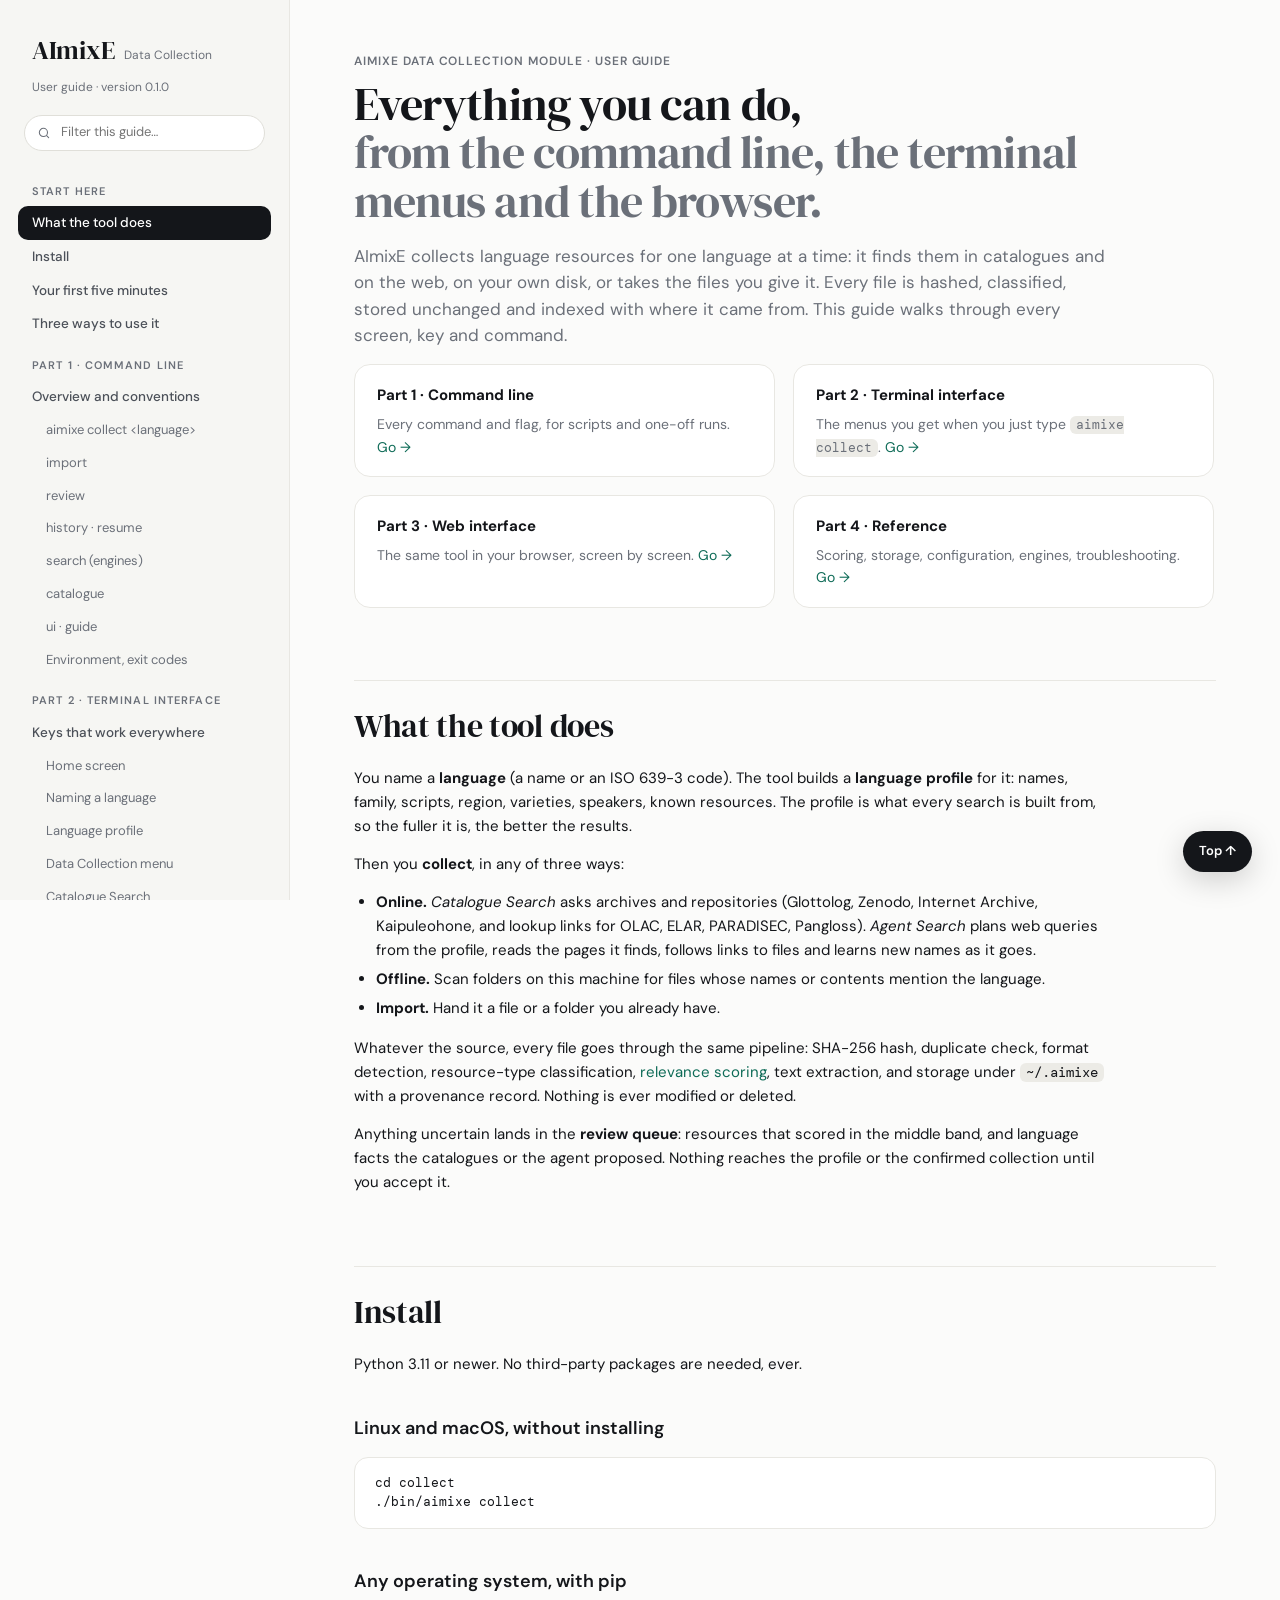
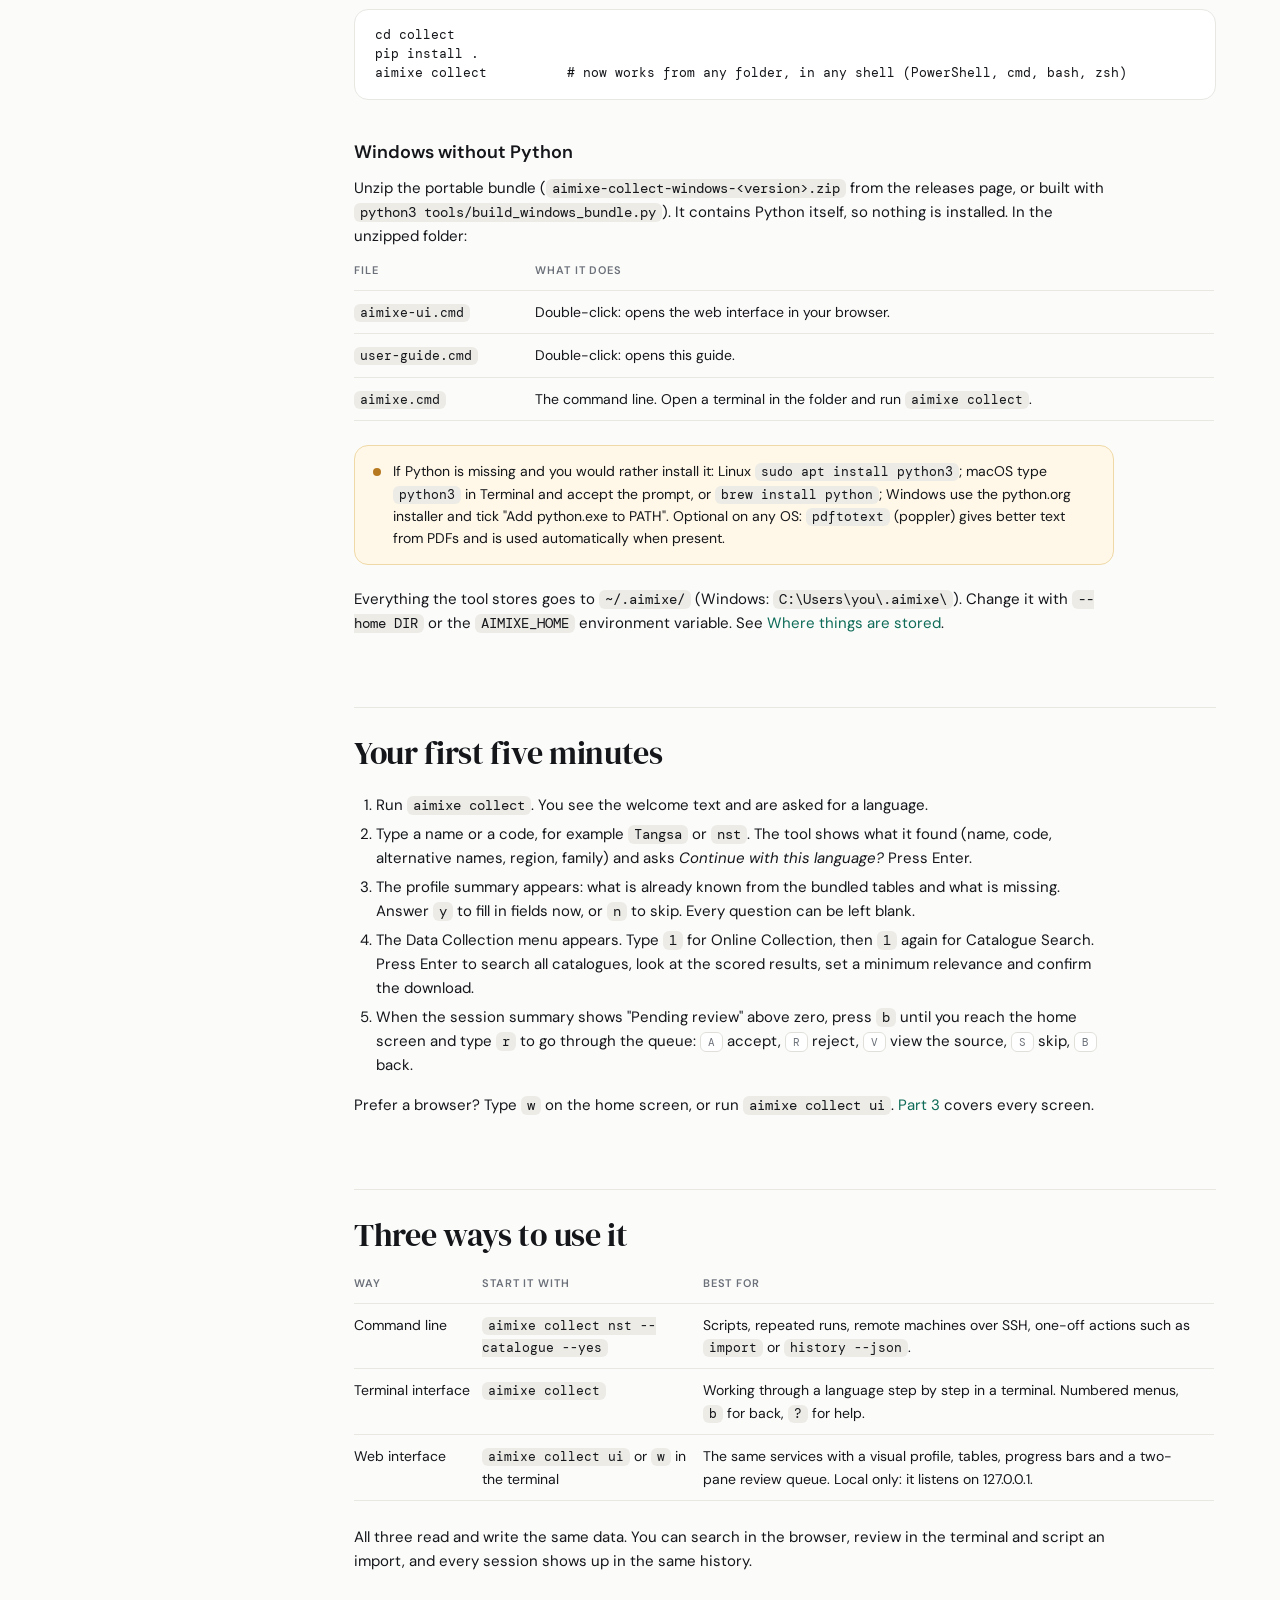
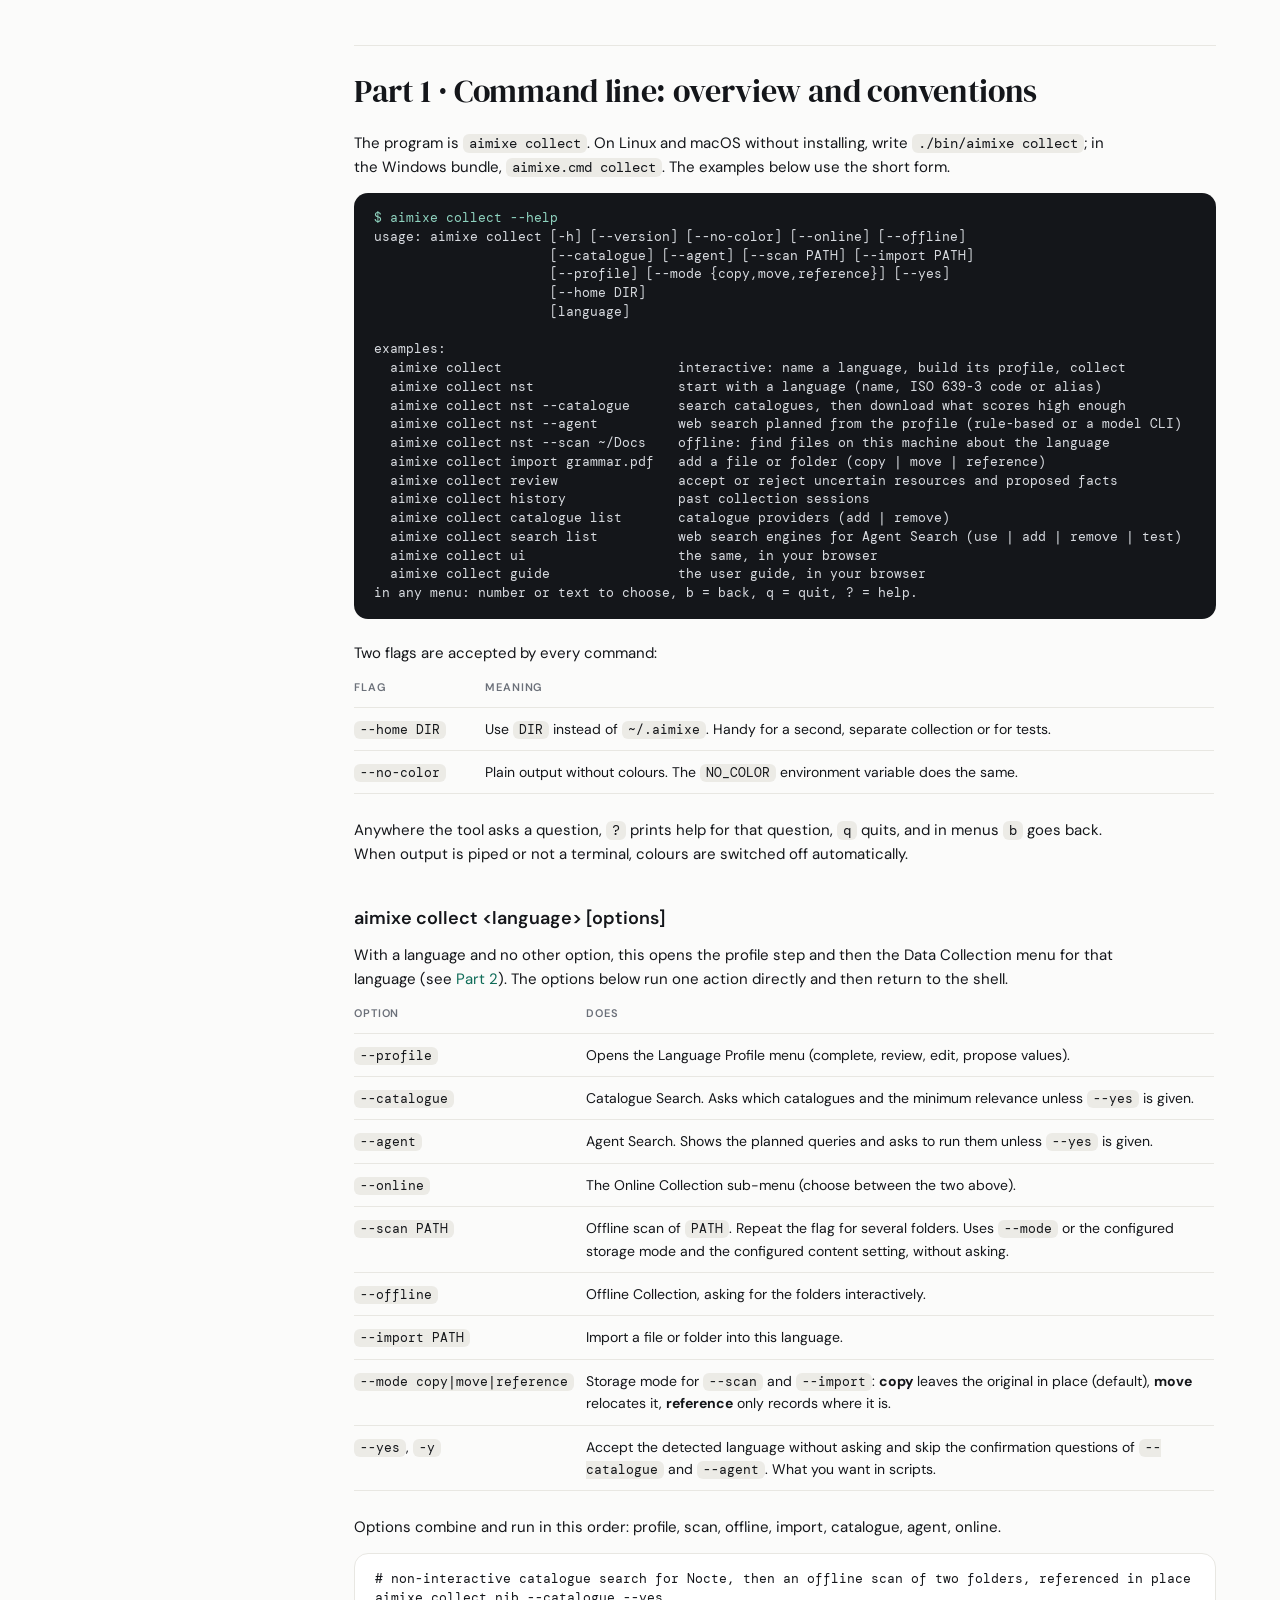
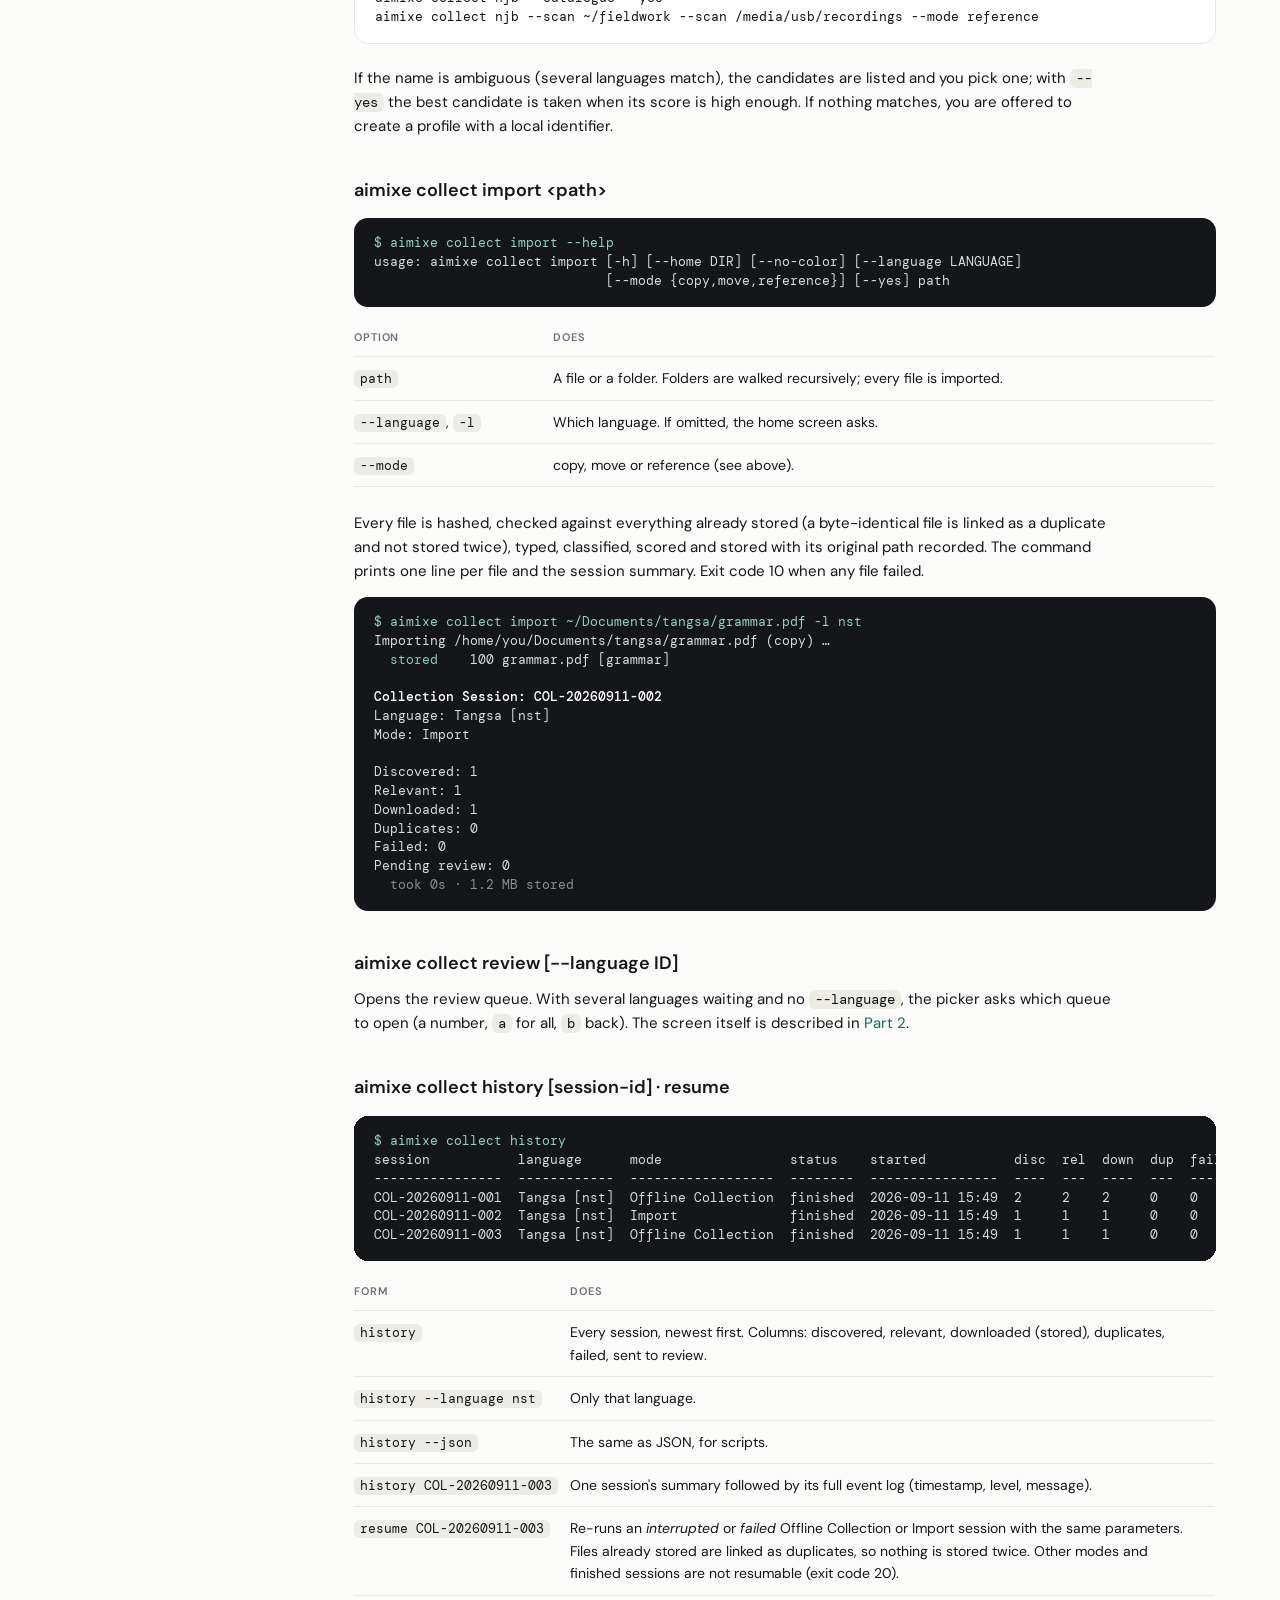
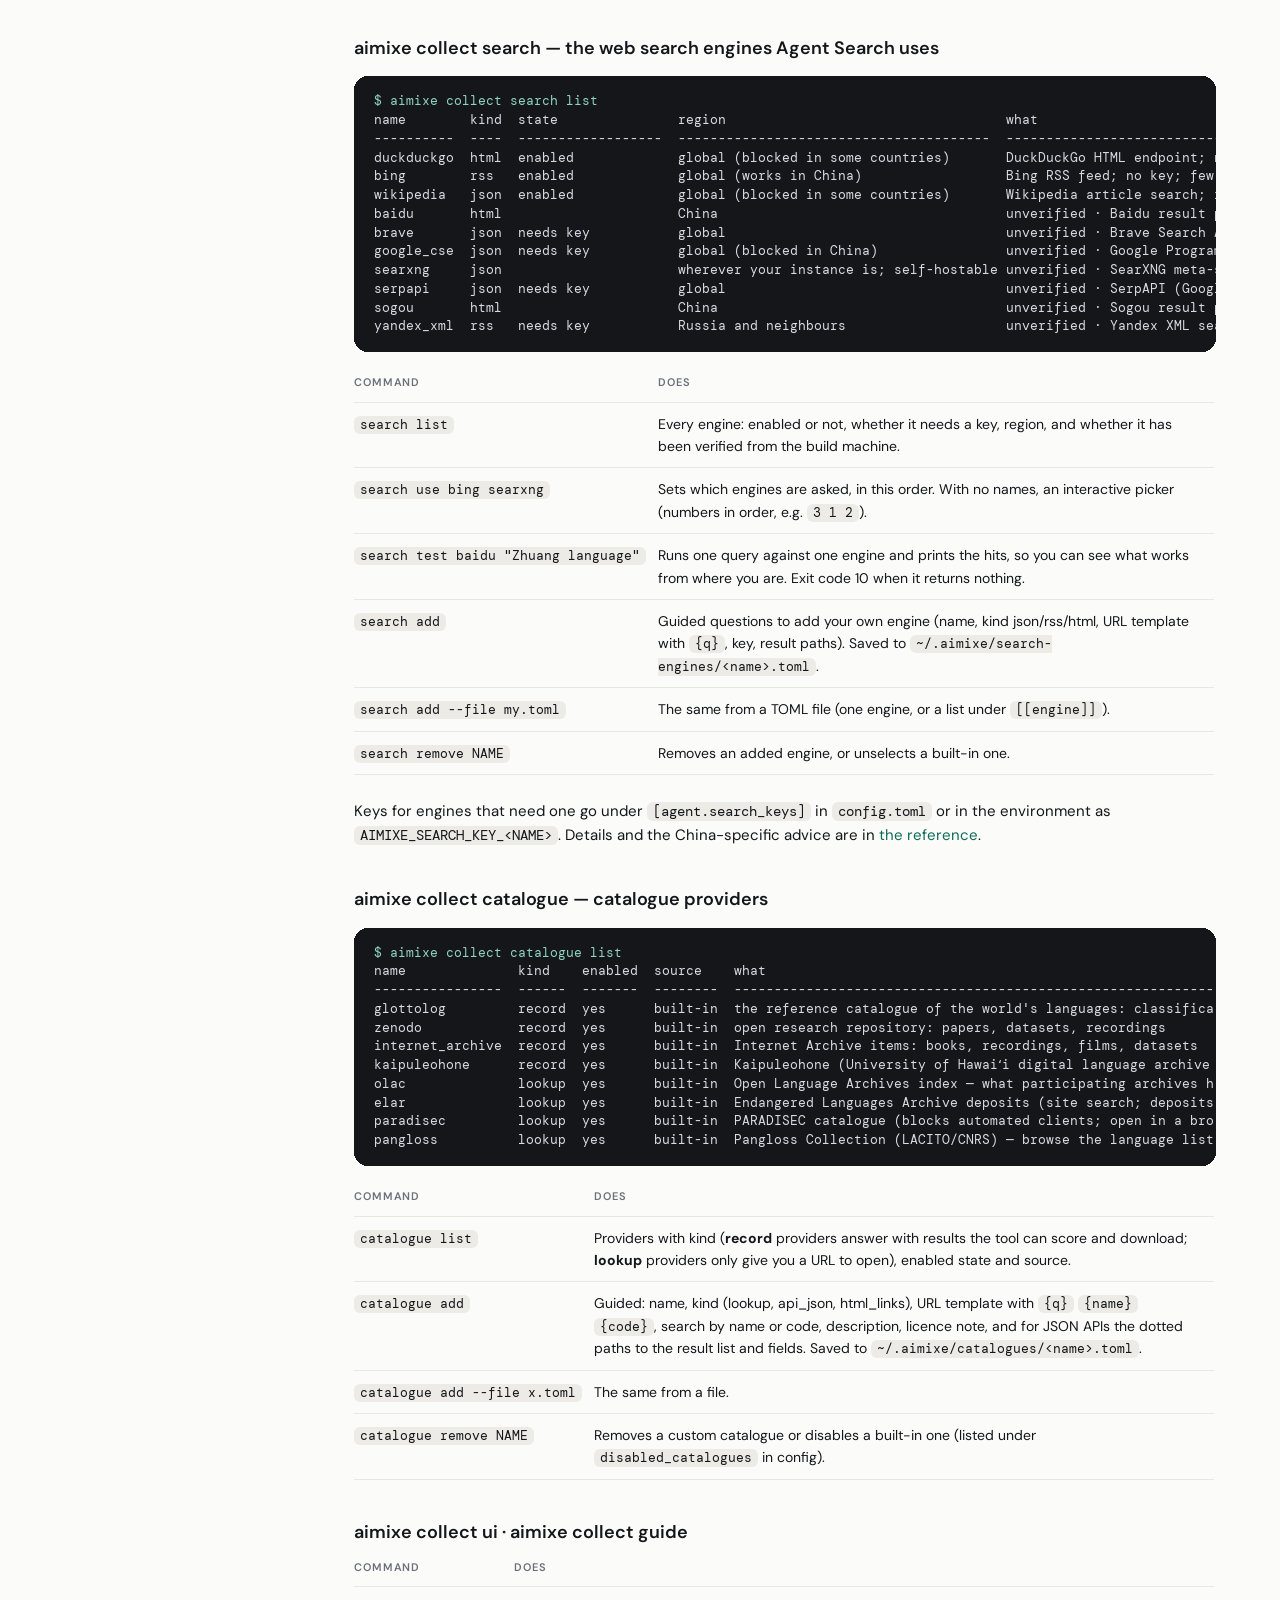
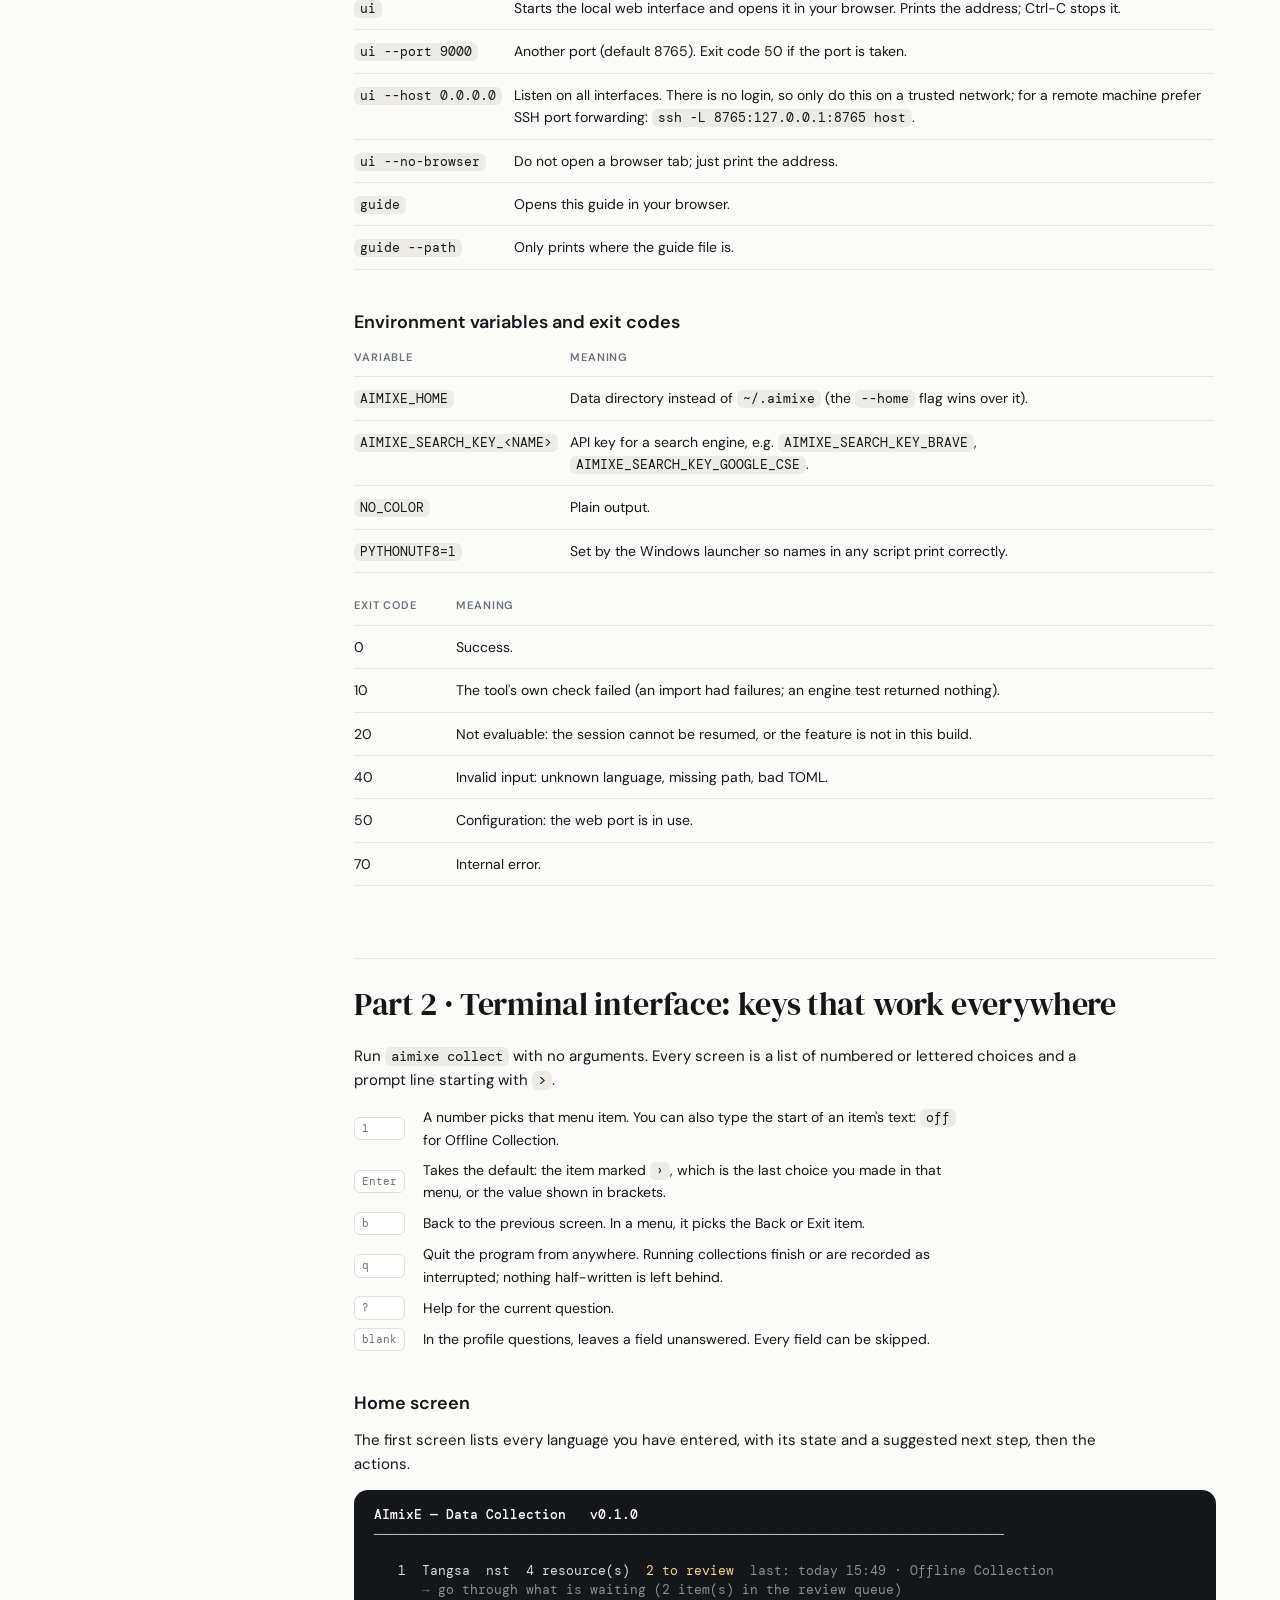
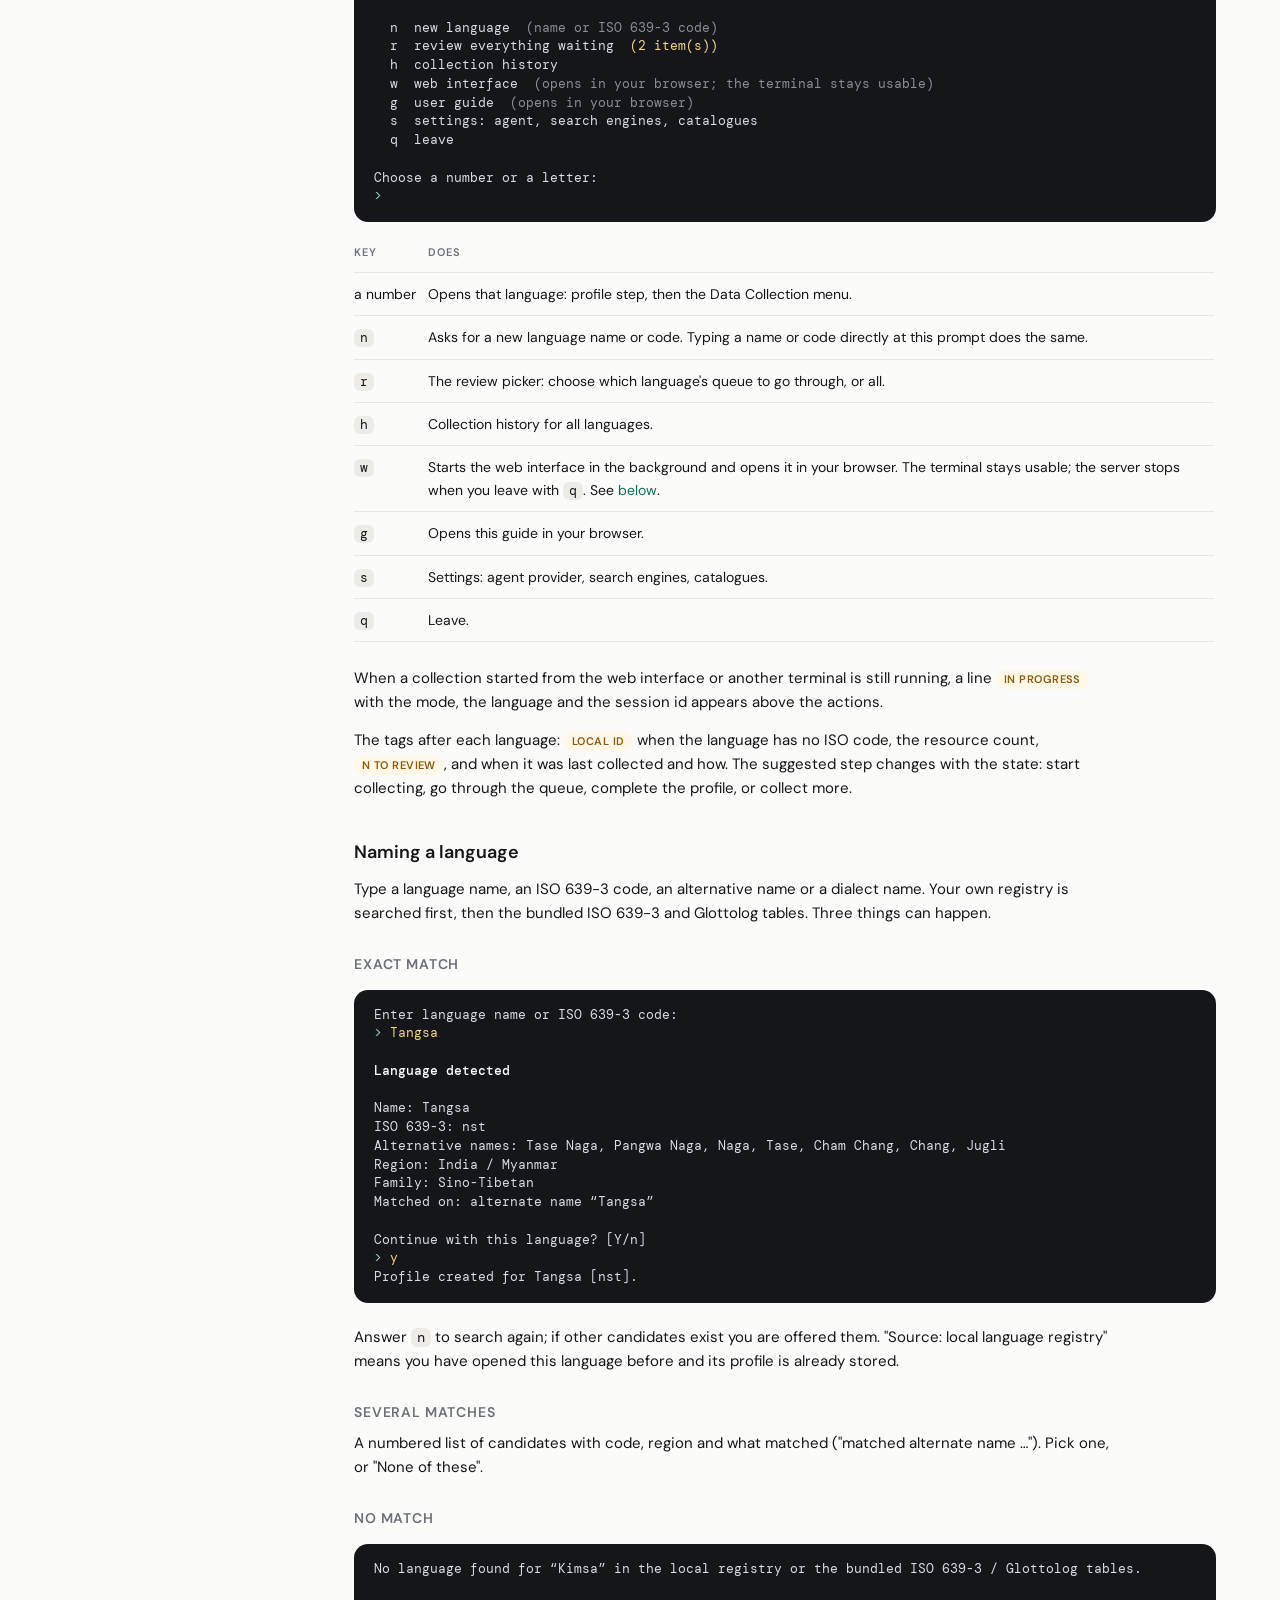
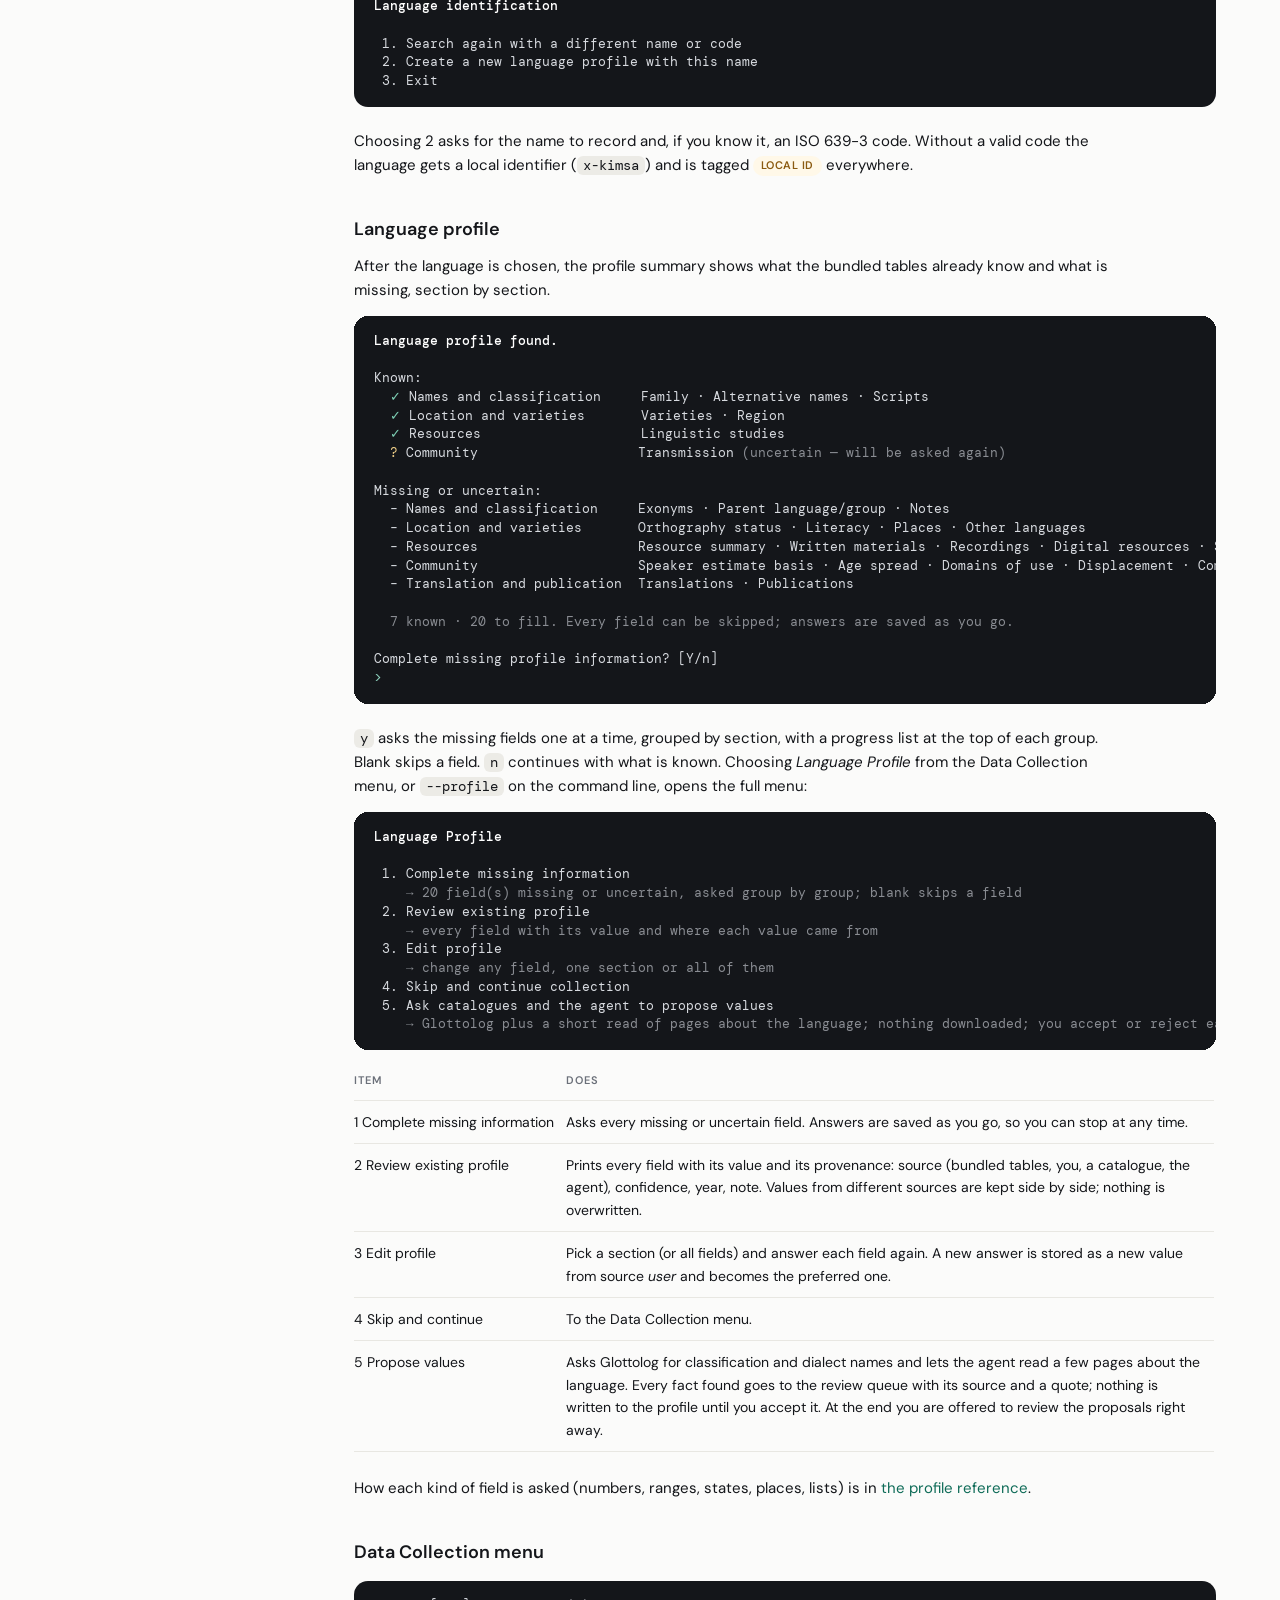
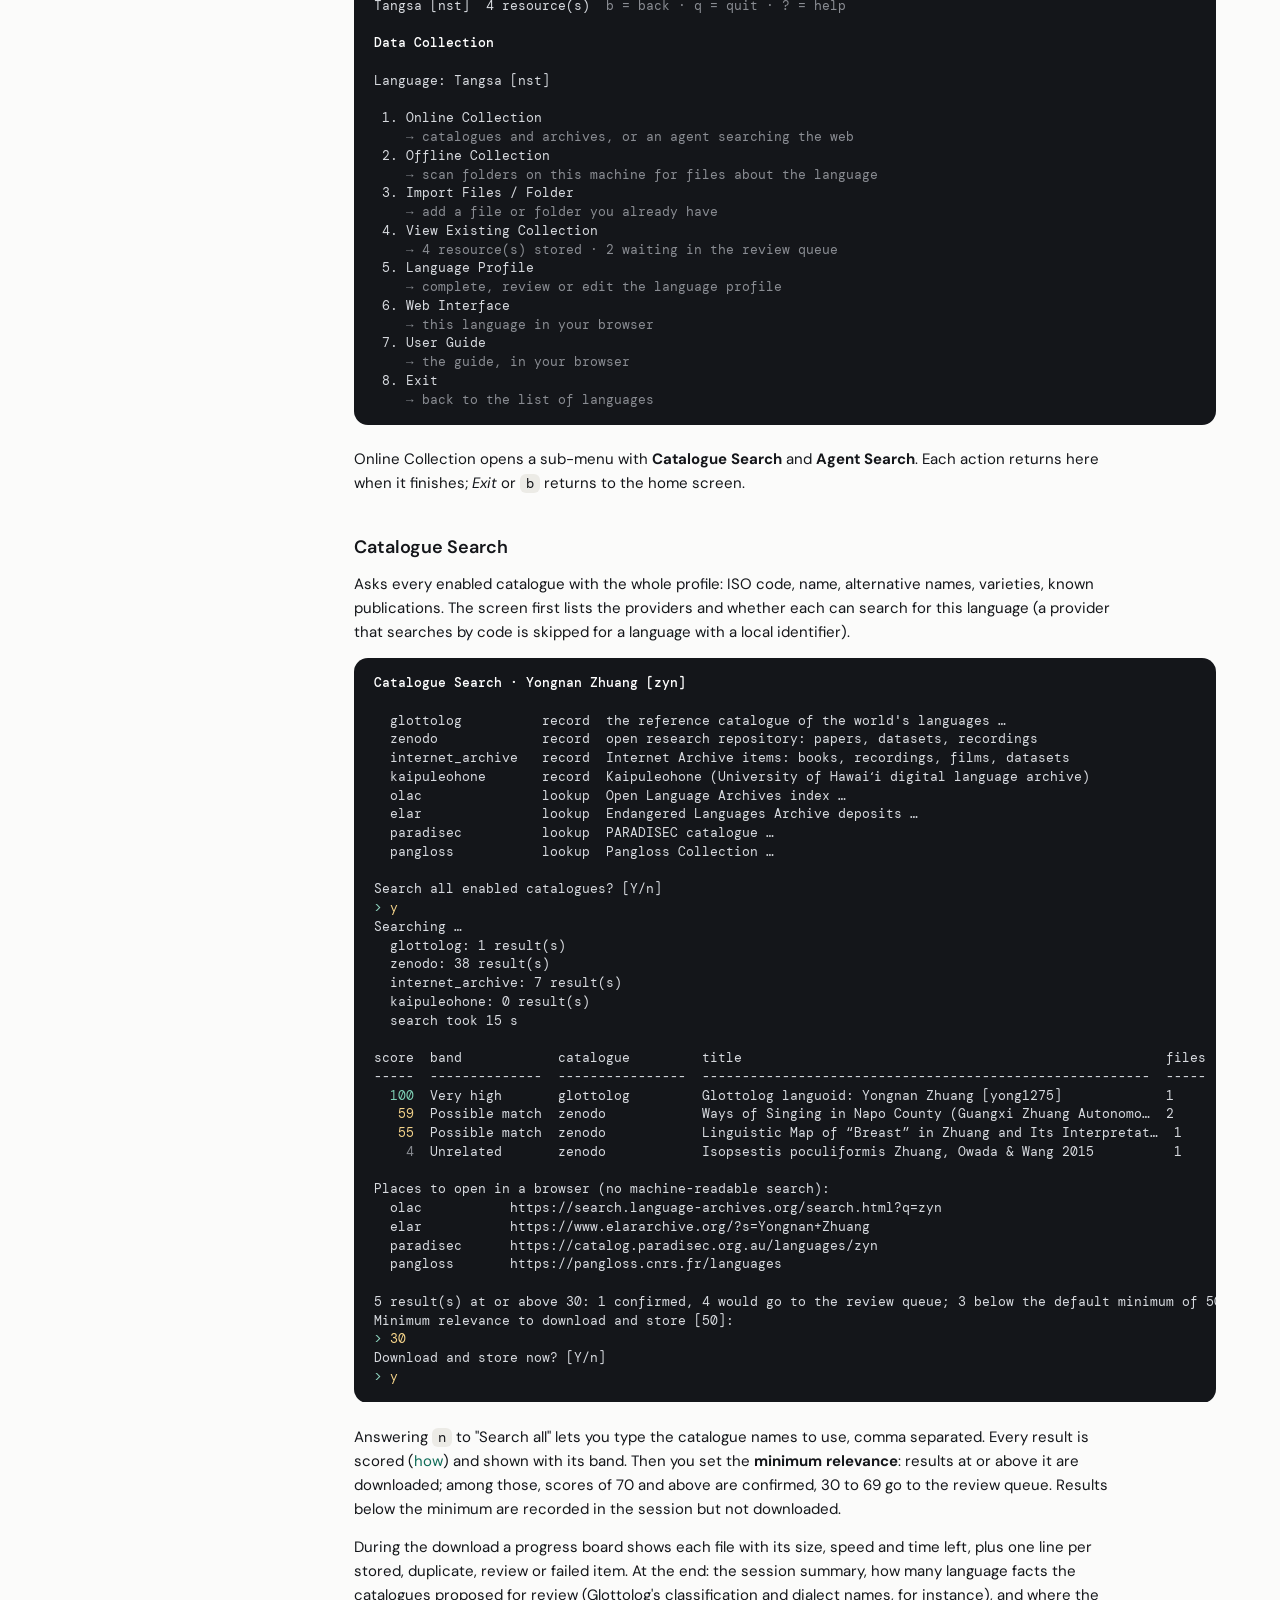
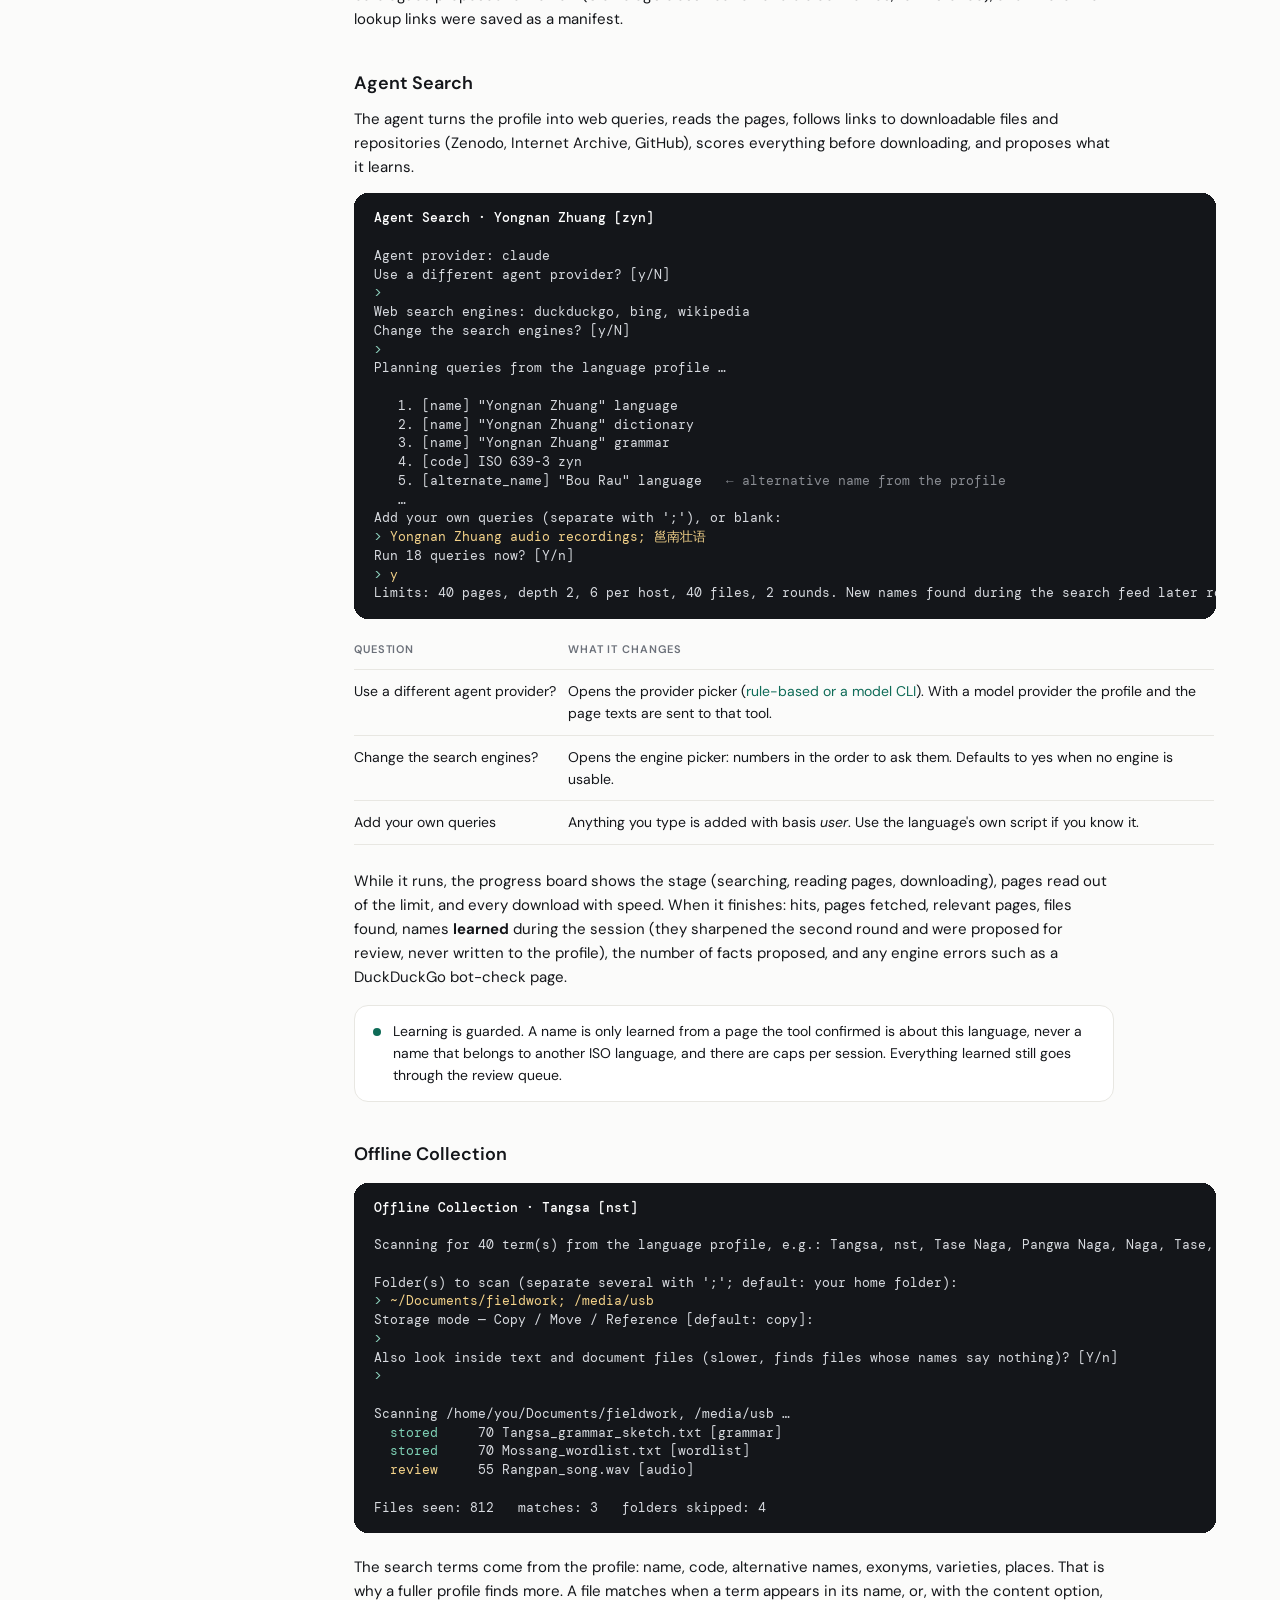
==== commit a71f1eac: "Web interface: background jobs survive leaving a page Jobs already ran on the server; the page now w" ====
--- a/collect/docs/guide/user-guide.src.html
+++ b/collect/docs/guide/user-guide.src.html
@@ -122,6 +122,7 @@
     <li><a href="#web-review" class="l2">Review queue</a></li>
     <li><a href="#web-history" class="l2">History</a></li>
     <li><a href="#web-settings" class="l2">Settings · Catalogues</a></li>
+    <li><a href="#web-jobs" class="l2">Leaving a page while a run is going</a></li>
     <li><a href="#web-keys" class="l2">Shortcuts and addresses</a></li>
     <li class="part">Part 4 · Reference</li>
     <li><a href="#ref-relevance">Relevance scoring</a></li>
@@ -411,6 +412,7 @@
 <tr><td><code>s</code></td><td>Settings: agent provider, search engines, catalogues.</td></tr>
 <tr><td><code>q</code></td><td>Leave.</td></tr>
 </table>
+<p>When a collection started from the web interface or another terminal is still running, a line <span class="tag amber">in progress</span> with the mode, the language and the session id appears above the actions.</p>
 <p>The tags after each language: <span class="tag amber">local id</span> when the language has no ISO code, the resource count, <span class="tag amber">n to review</span>, and when it was last collected and how. The suggested step changes with the state: start collecting, go through the queue, complete the profile, or collect more.</p>
 
 <h3 id="tui-language">Naming a language</h3>
@@ -792,7 +794,7 @@
 <h3 id="web-offline">Offline collection and Import</h3>
 <figure><img src="images/web-offline.jpg" alt="Offline collection page"><figcaption>Folders one per line, storage mode, whether to look inside files, and the search terms the profile provides.</figcaption></figure>
 <figure><img src="images/web-import.jpg" alt="Import page"><figcaption>A path on this machine and the storage mode. Enter in the box starts the import.</figcaption></figure>
-<p>Both run as jobs with a progress line (files seen and matches for a scan, files done for an import), then the session summary and the outcome table. Clicking a stored outcome opens the resource in the Collection page.</p>
+<p>Both run as jobs with a progress line (files seen and matches for a scan, files done for an import), then the session summary and the outcome table. Clicking a stored outcome opens the resource in the Collection page. You can leave the page while it runs; see <a href="#web-jobs">Leaving a page while a run is going</a>.</p>
 
 <h3 id="web-collection">Collection</h3>
 <figure><img src="images/web-collection.jpg" alt="Existing collection page"><figcaption>Every resource of the language with relevance, status, size, format, types and how many source records point at it.</figcaption></figure>
@@ -823,6 +825,16 @@
   <li><b>Catalogues</b> summarises the providers; <i>Manage and add catalogues</i> opens the full page.</li>
 </ul>
 <figure><img src="images/web-catalogues.jpg" alt="Catalogues page"><figcaption>Every provider with kind, description, licence note, source and how it searches, plus a form to add your own.</figcaption></figure>
+
+<h3 id="web-jobs">Leaving a page while a run is going</h3>
+<p>Every scan, import, catalogue search or download, agent search and "propose values" runs on the local server as a <b>background job</b>. Changing the menu, reloading the page or closing the tab does not stop it.</p>
+<ul>
+  <li>While a job runs, a card in the <b>sidebar</b> shows its kind, the language and the live counter (files seen and matches, records, pages, or the download speed). It is visible from every page; clicking it takes you back to the job.</li>
+  <li>When you return to the page the job belongs to, it <b>re-attaches</b>: the form is filled in as you left it, and the log, the progress line and, once it is done, the result table are shown as if you had never left. The header says when it started and whether it is still running.</li>
+  <li>When a job finishes while you are on another page, a short message appears ("Offline scan for zyn finished") and the counts in the sidebar and on the home page update.</li>
+  <li>The <b>terminal</b> home screen lists sessions still in progress, whether they were started from the browser or from another terminal, so nothing runs unnoticed.</li>
+</ul>
+<div class="callout"><span class="dot"></span><p>A job belongs to the server process that started it. Stopping <code>aimixe collect ui</code> with Ctrl-C, or leaving the terminal interface with <code>q</code> when the web interface was started with <code>w</code>, ends the process; a run in progress is recorded as interrupted and can be resumed with <code>aimixe collect resume &lt;session-id&gt;</code> for offline scans and imports.</p></div>
 
 <h3 id="web-keys">Shortcuts and addresses</h3>
 <div class="keys">
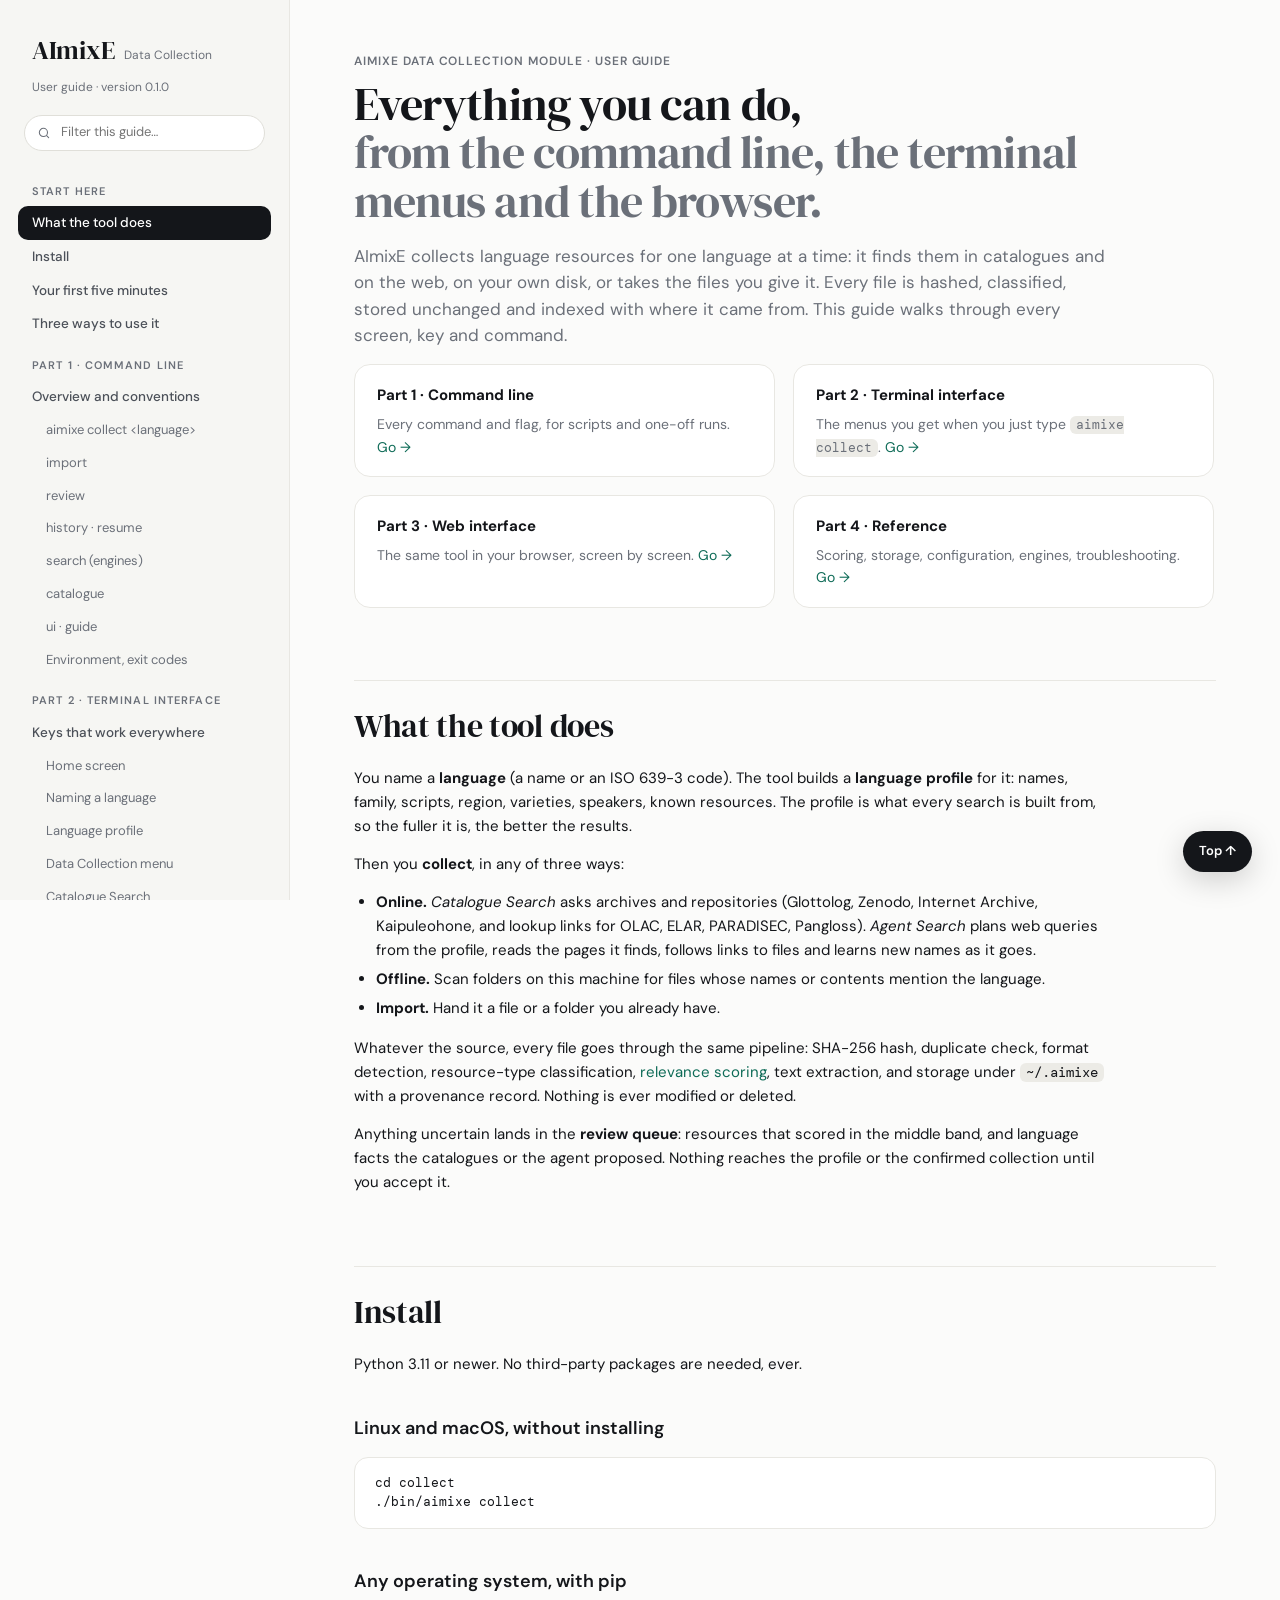
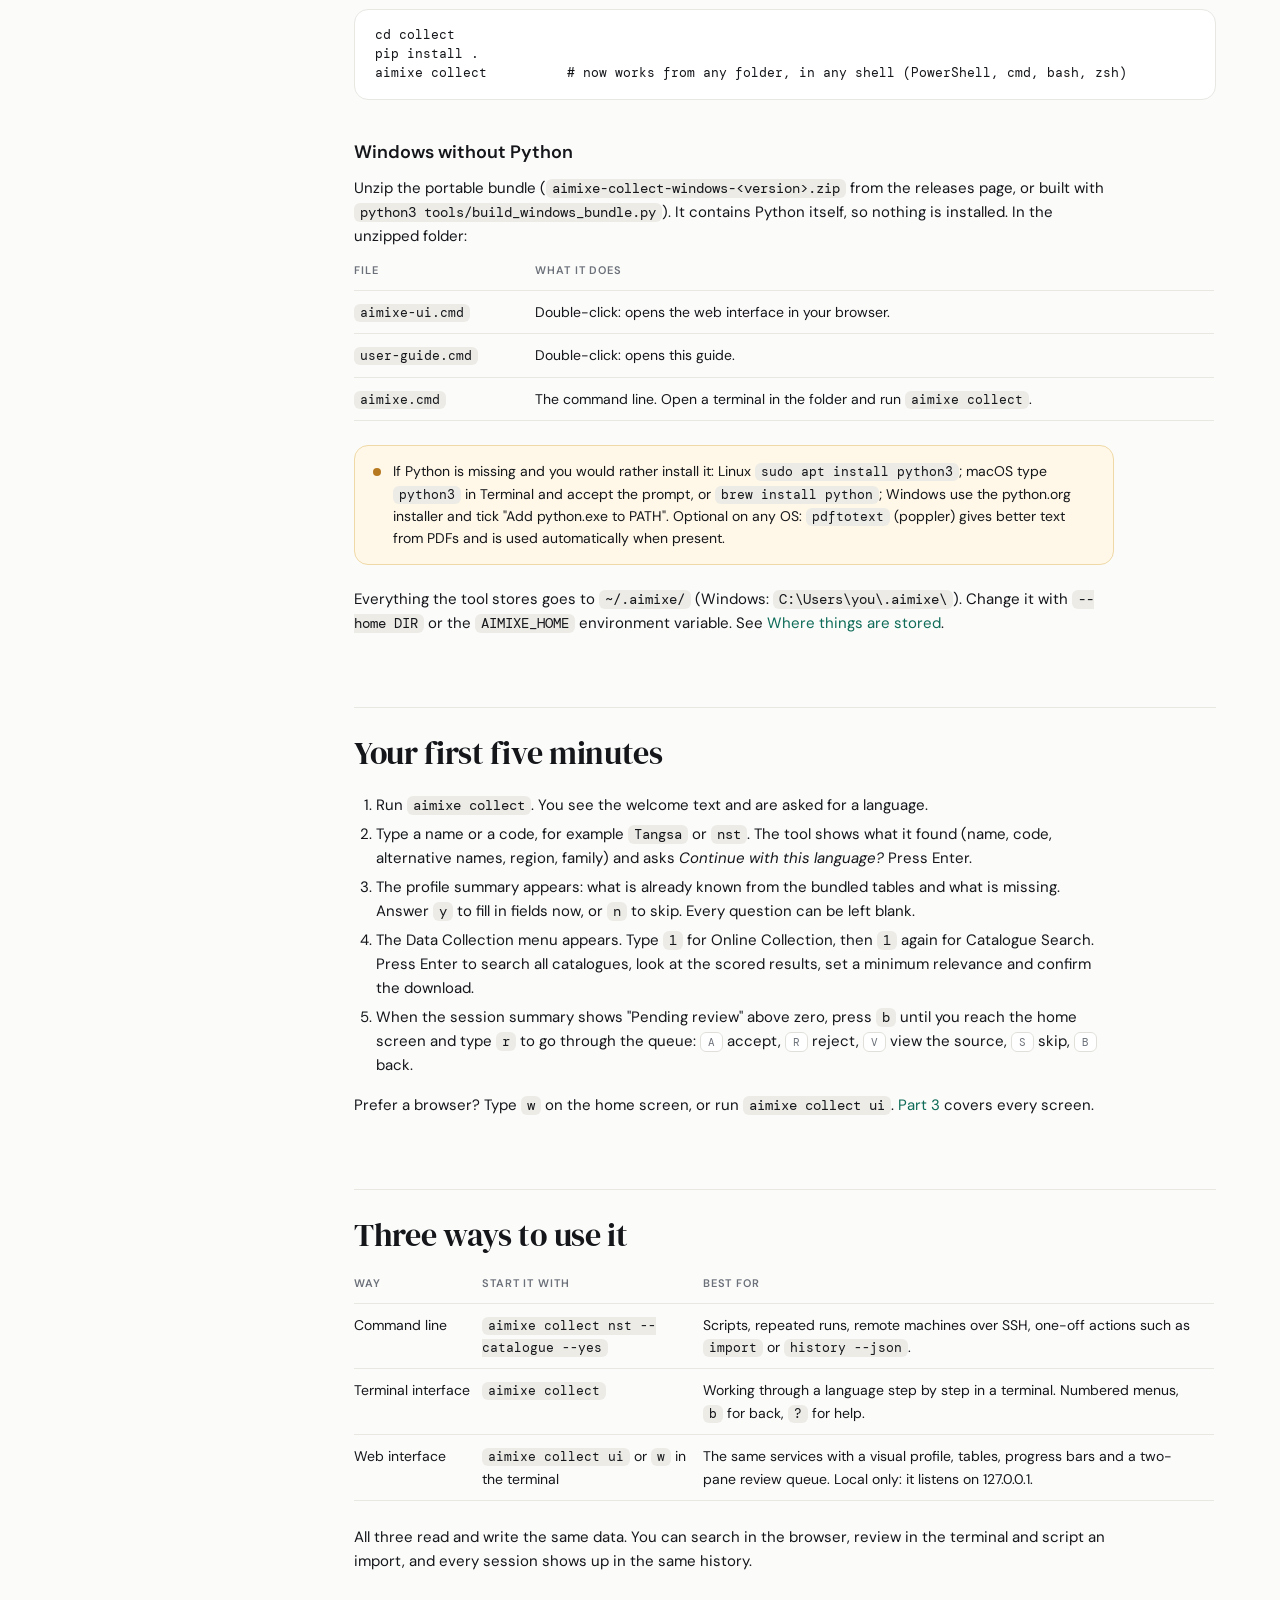
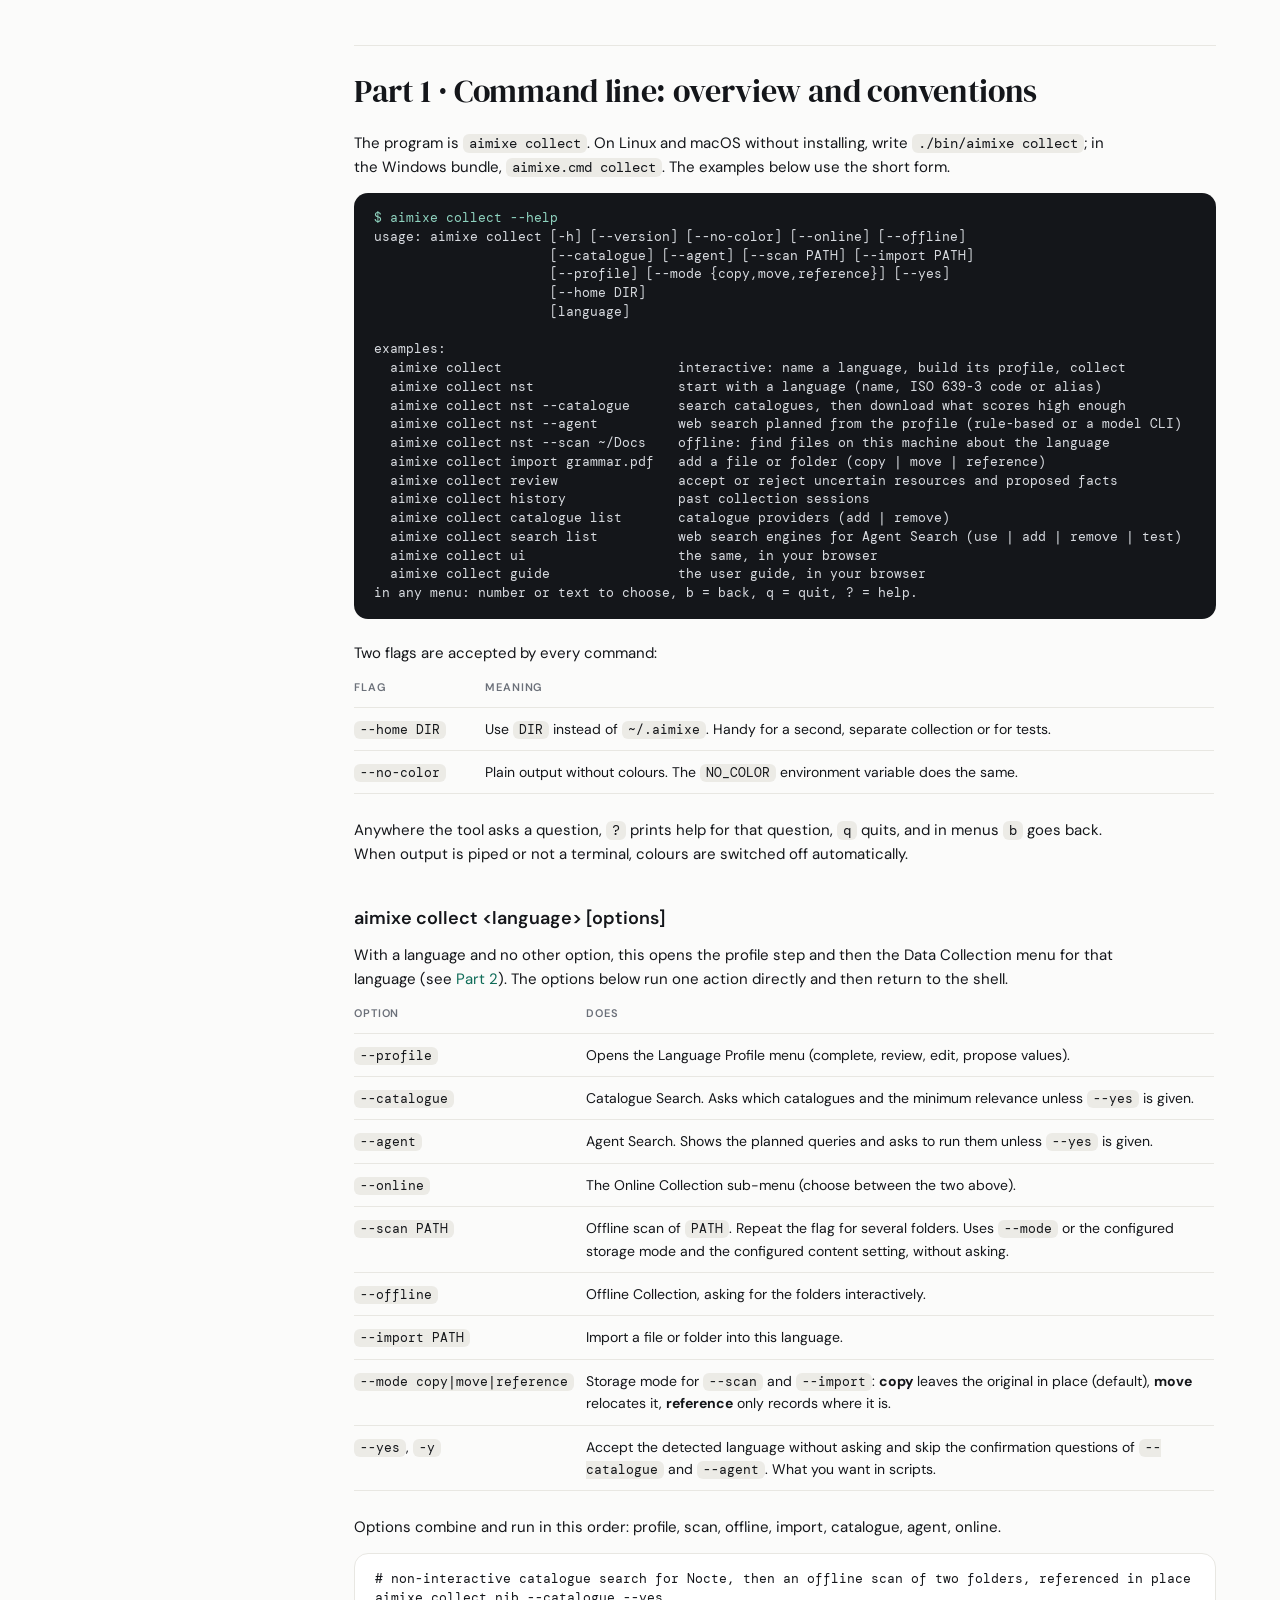
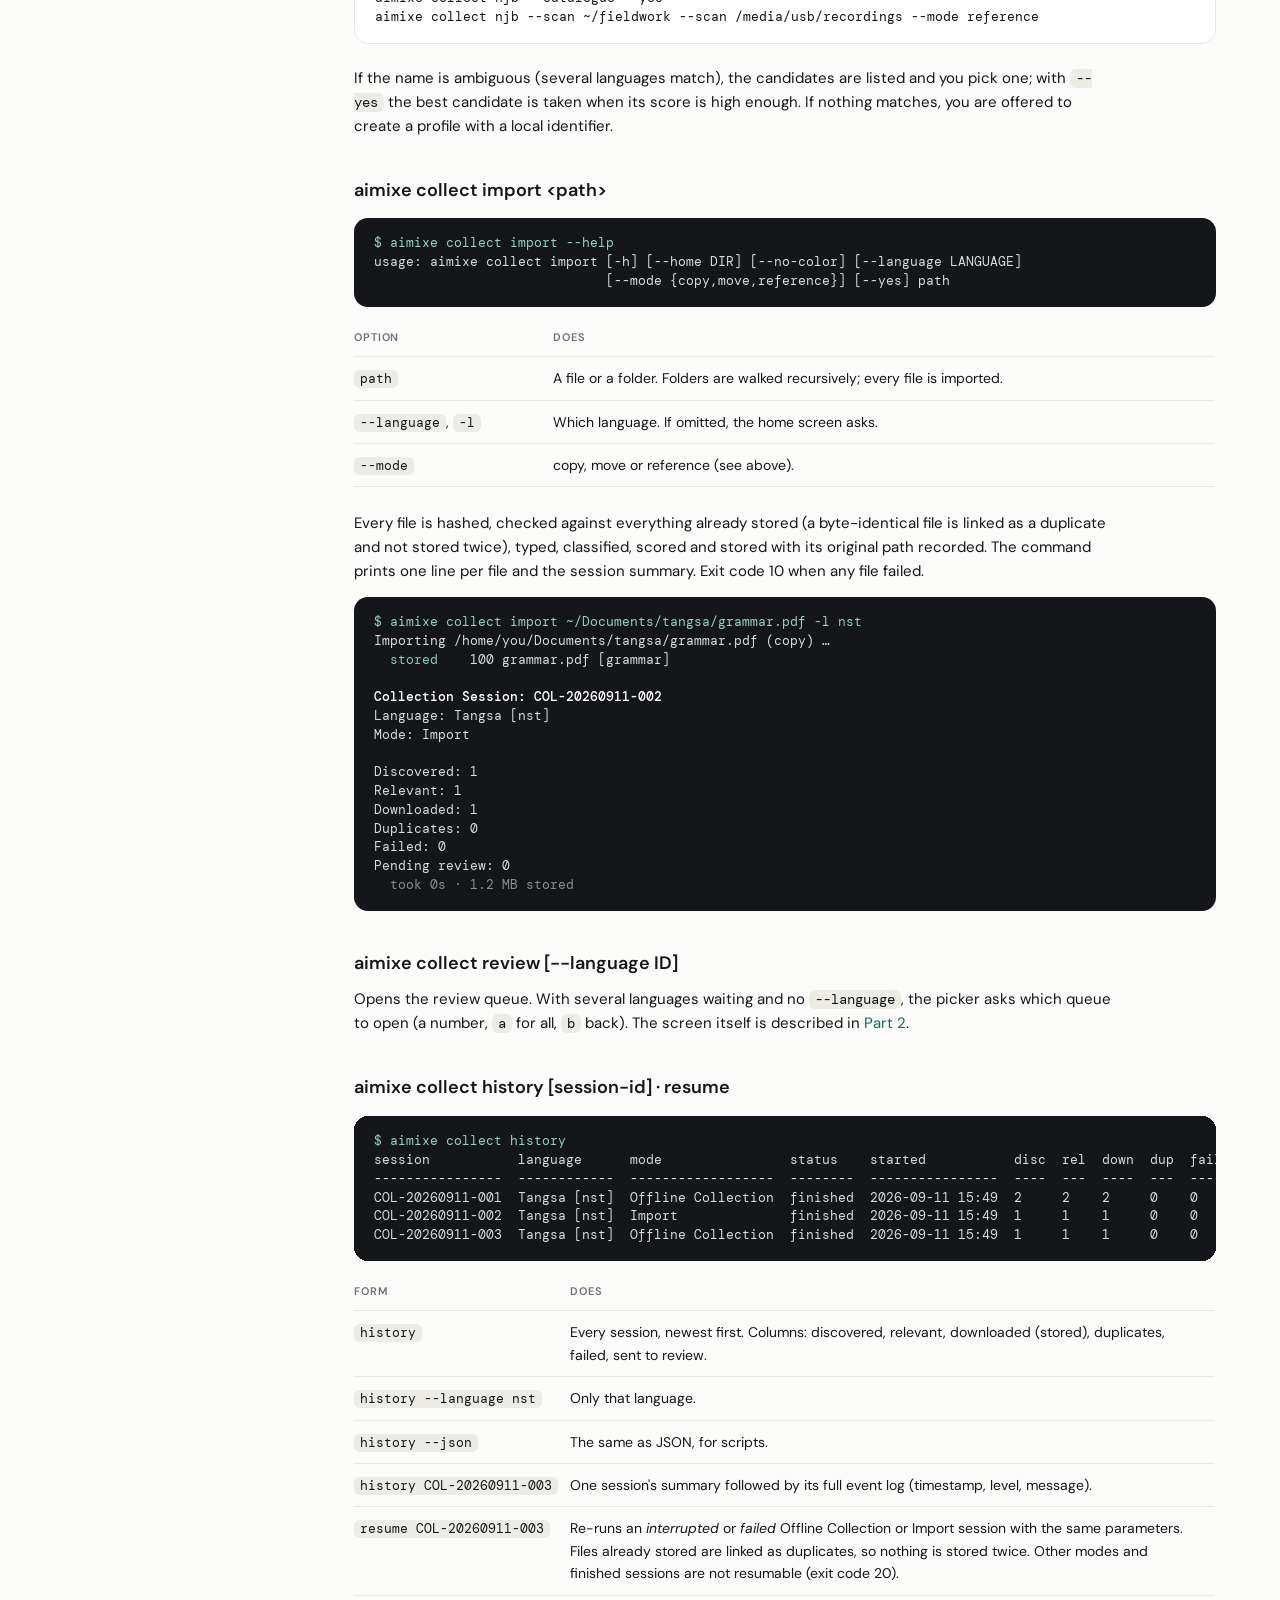
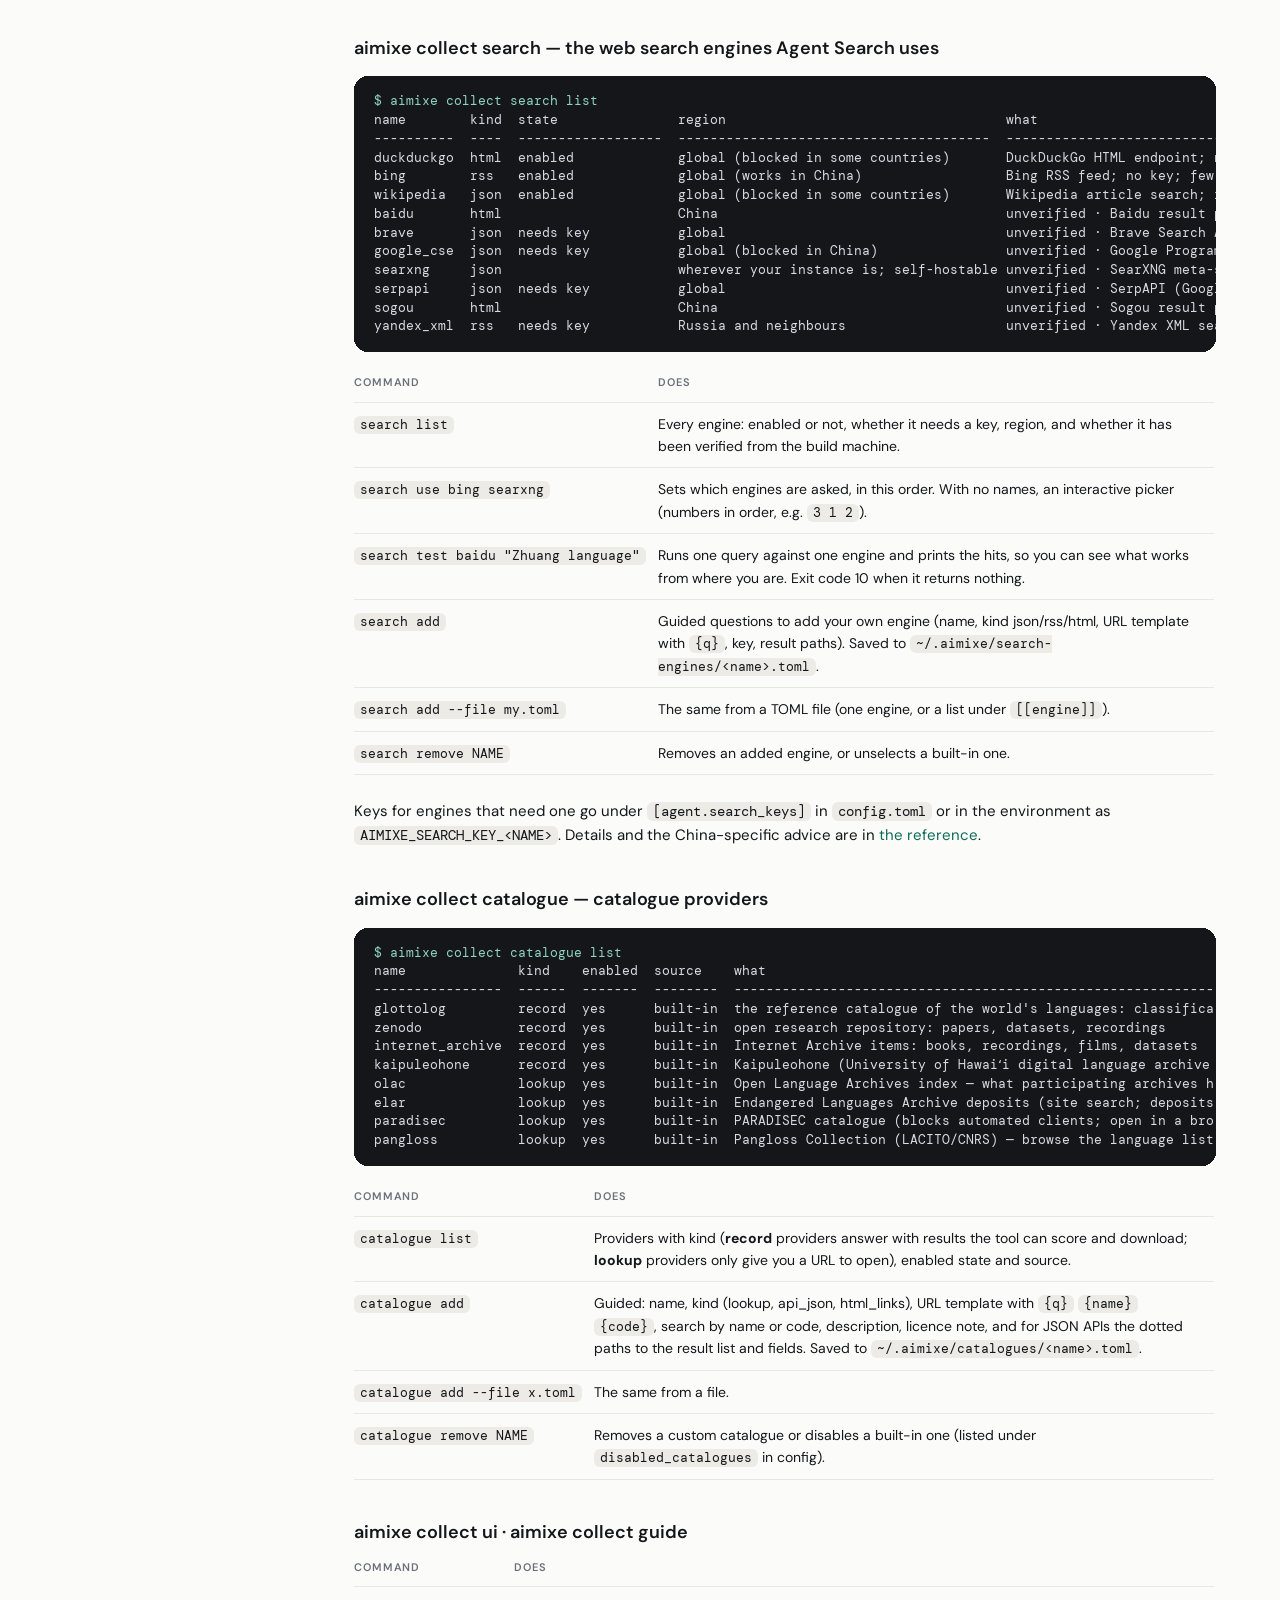
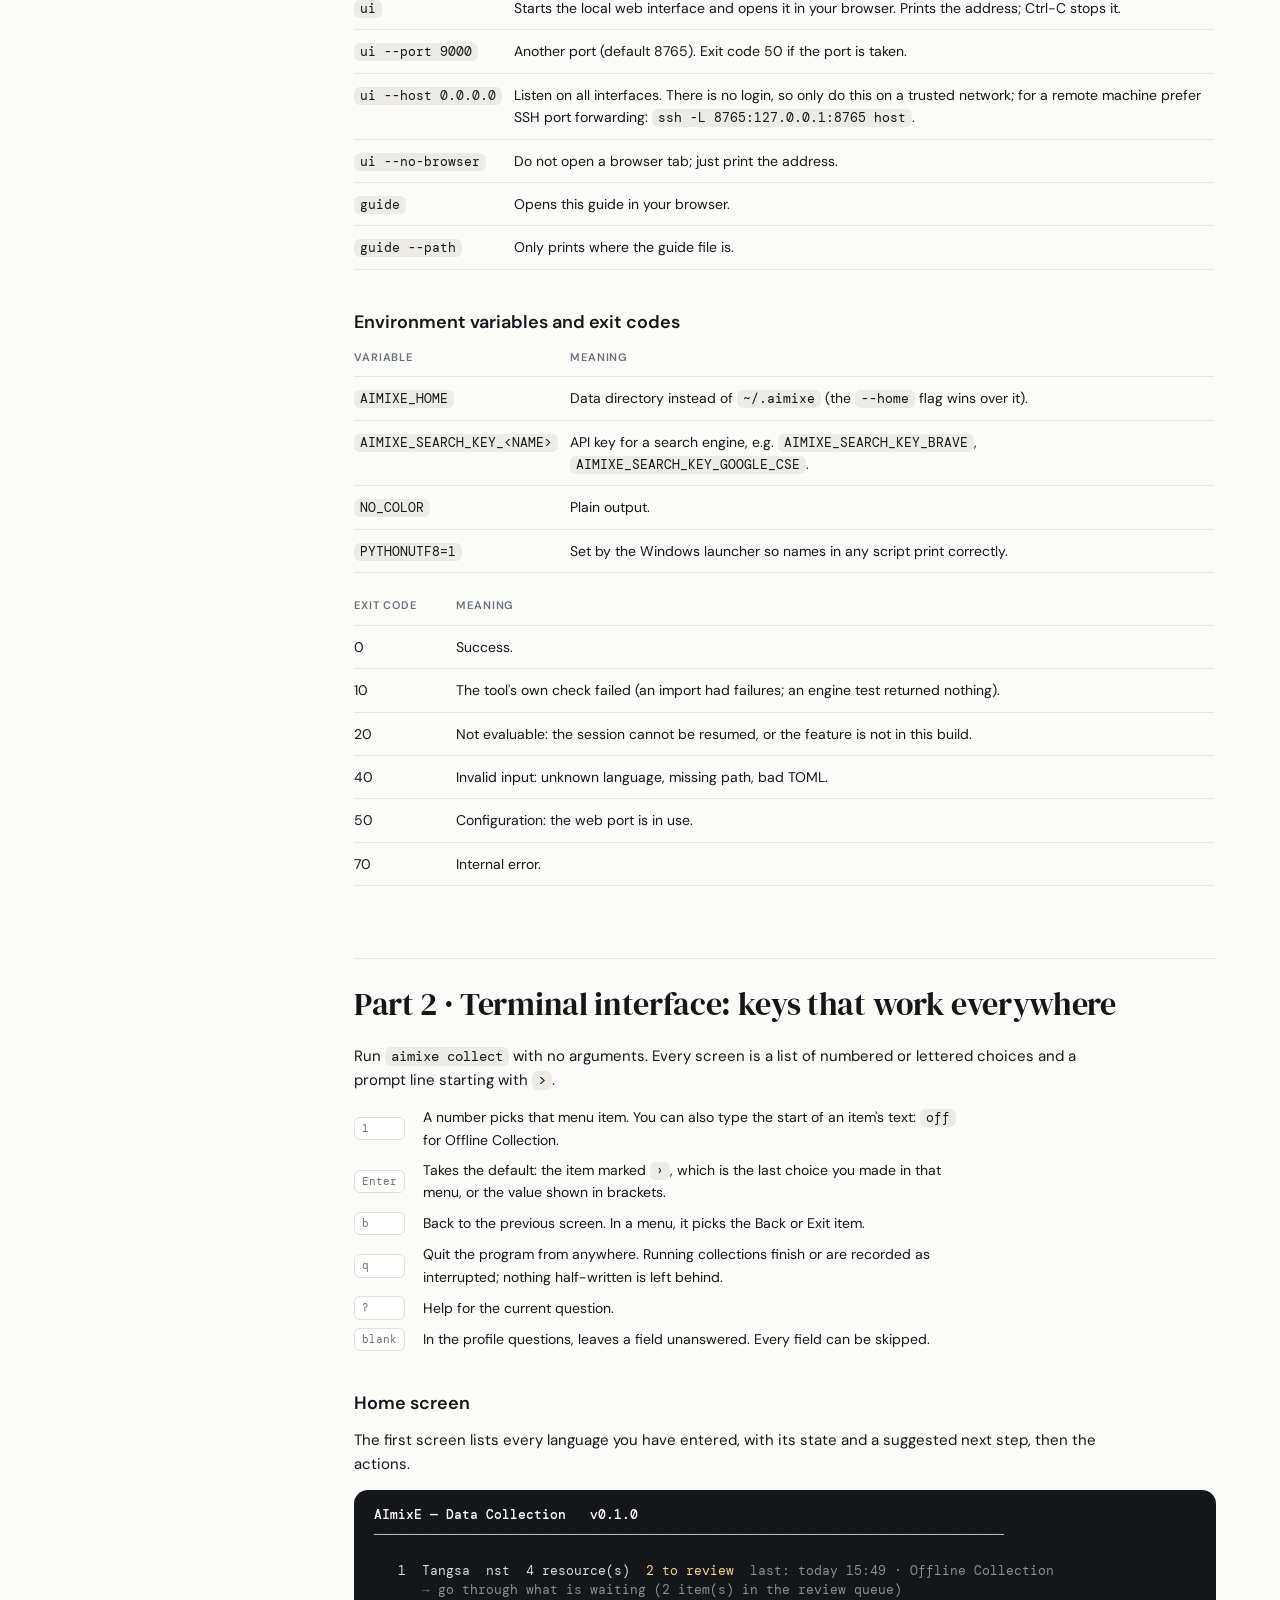
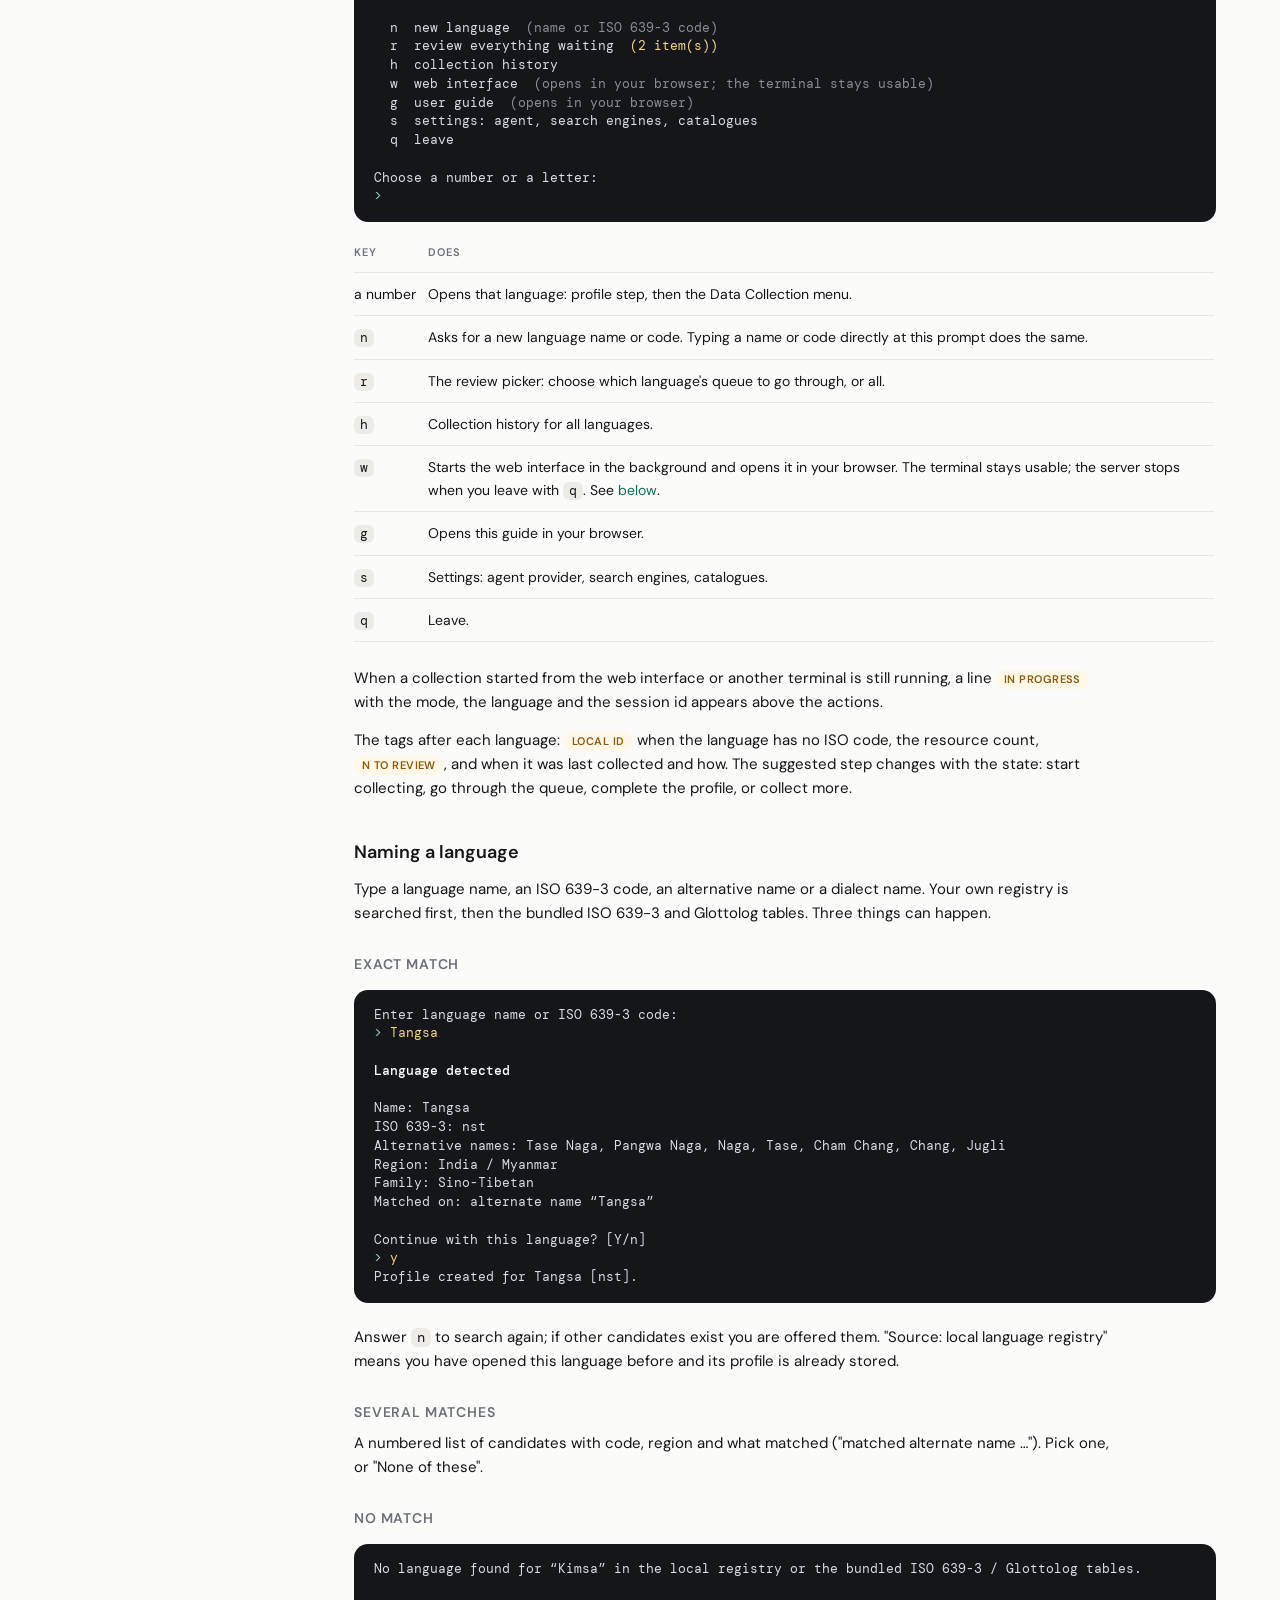
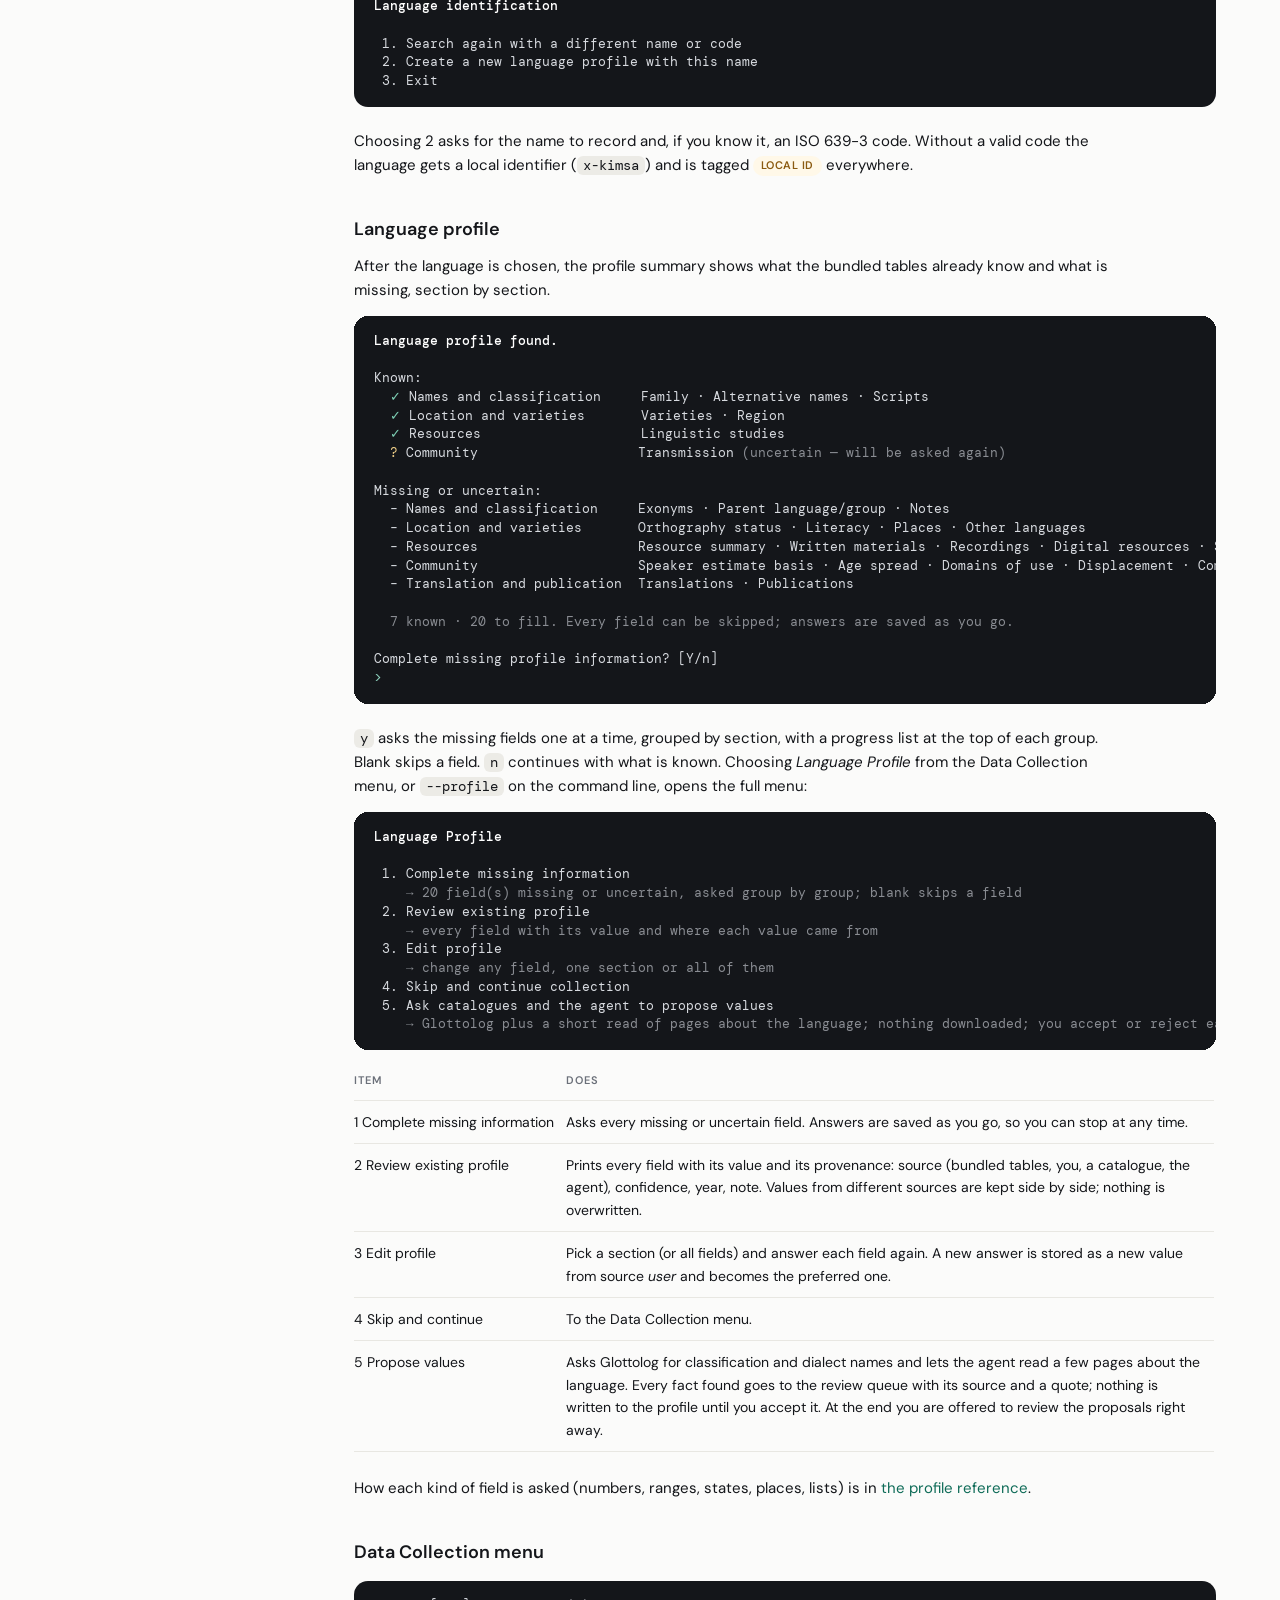
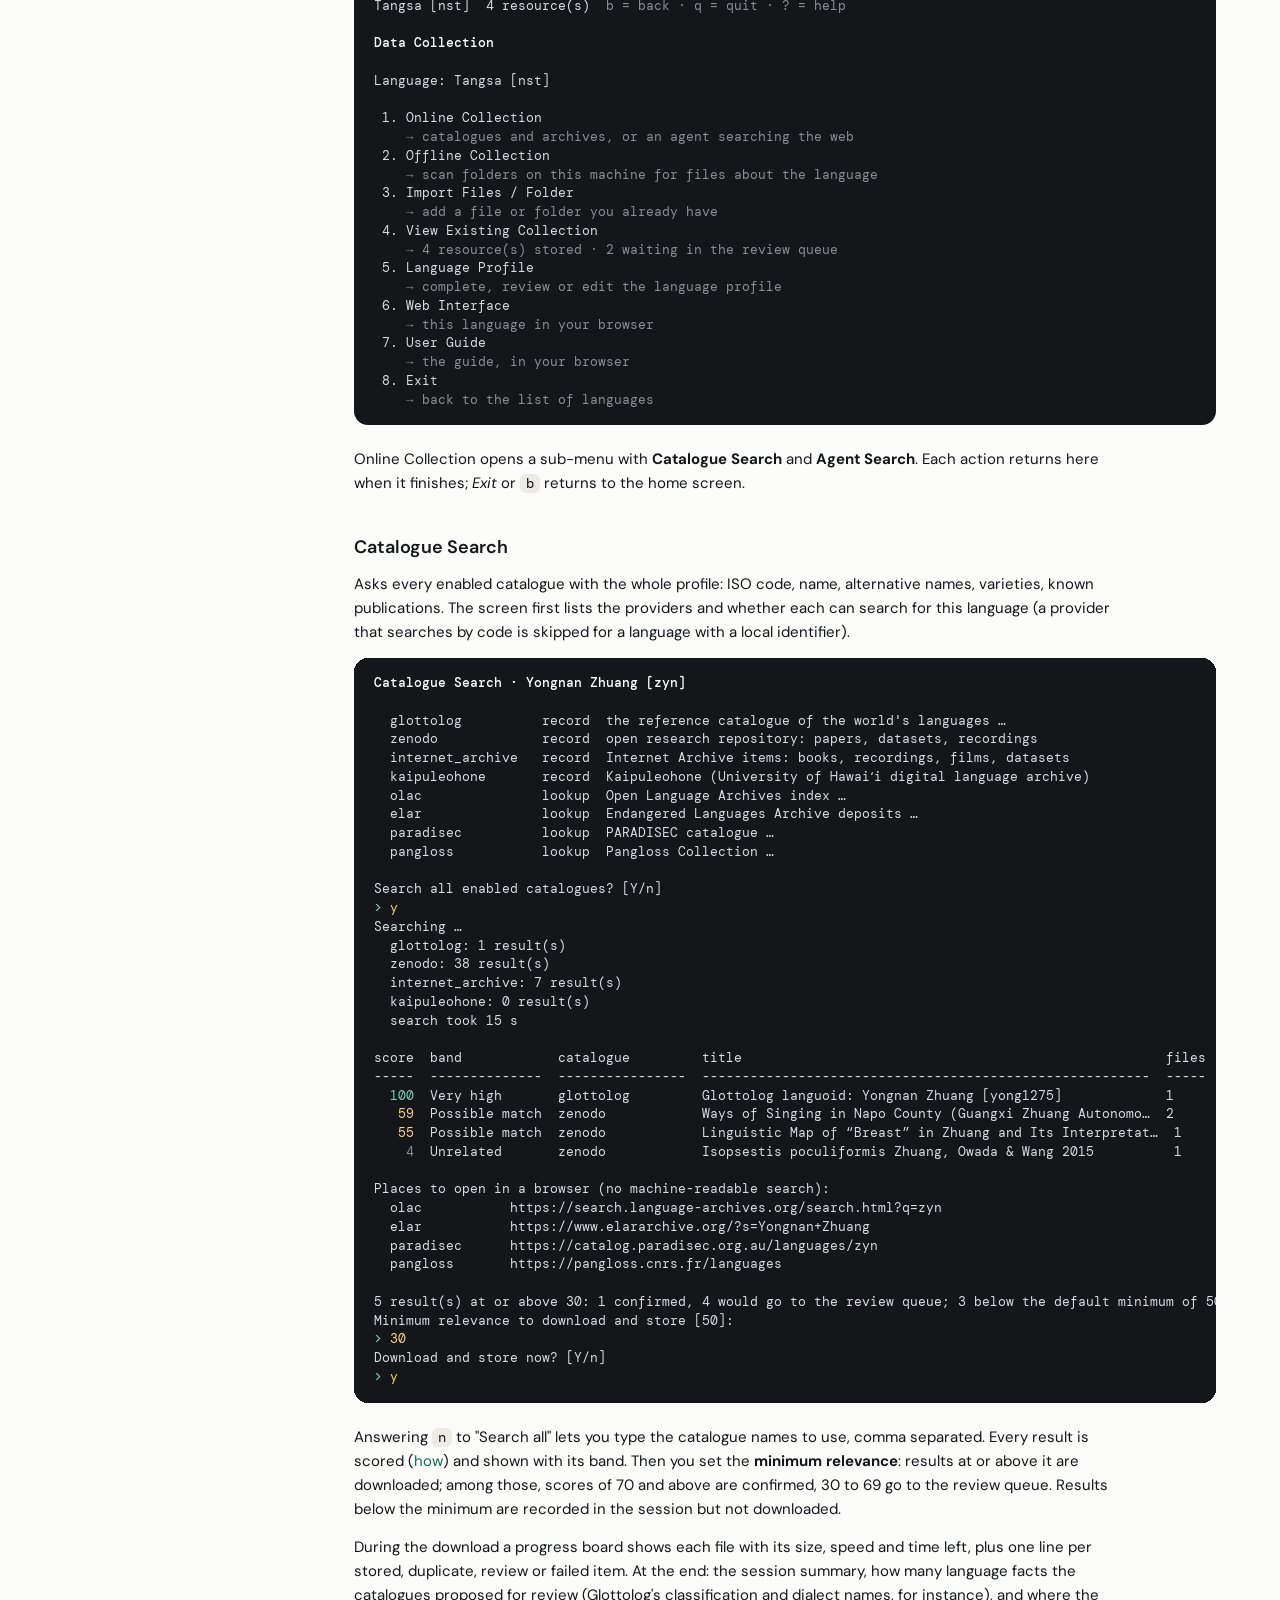
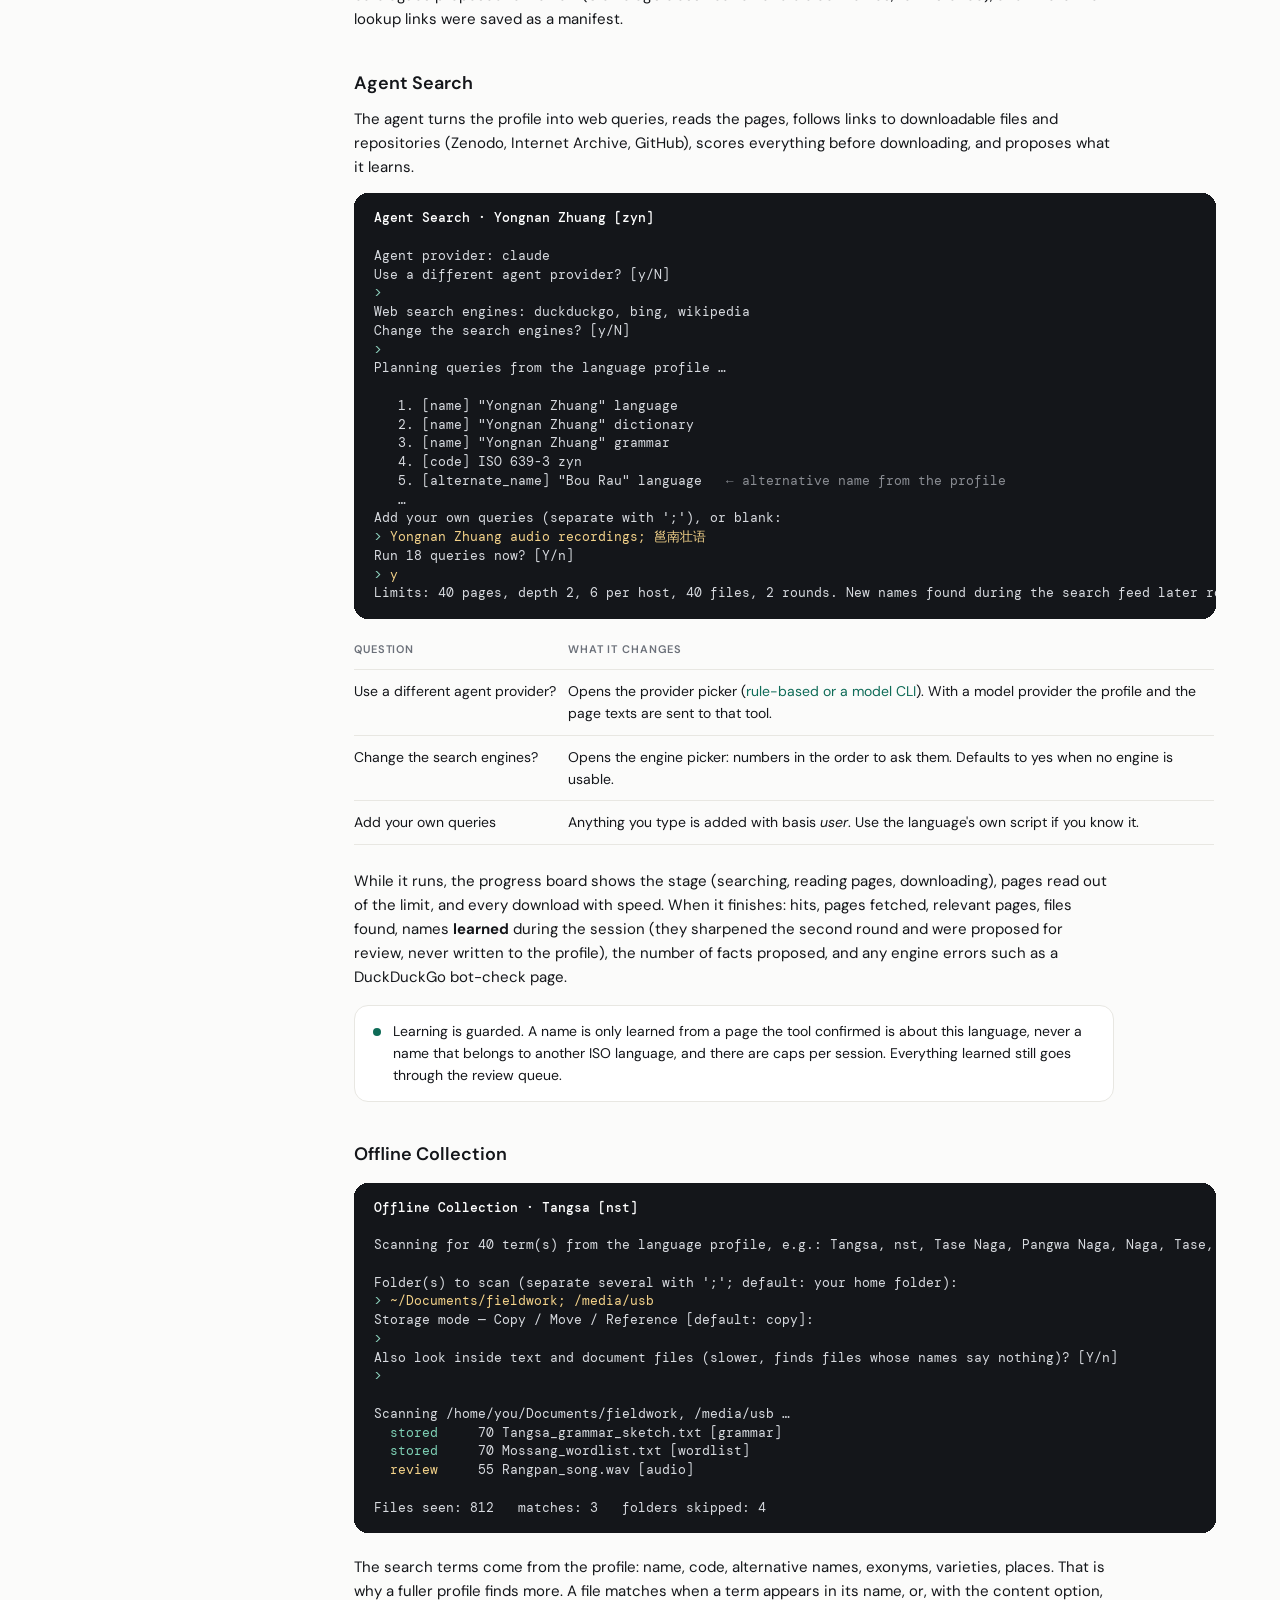
==== commit 91f5abc2: "Job pages show every run as its own block; unique session ids under concurrency Each job page render" ====
--- a/collect/docs/guide/user-guide.src.html
+++ b/collect/docs/guide/user-guide.src.html
@@ -830,9 +830,10 @@
 <p>Every scan, import, catalogue search or download, agent search and "propose values" runs on the local server as a <b>background job</b>. Changing the menu, reloading the page or closing the tab does not stop it.</p>
 <ul>
   <li>While a job runs, a card in the <b>sidebar</b> shows its kind, the language and the live counter (files seen and matches, records, pages, or the download speed). It is visible from every page; clicking it takes you back to the job.</li>
-  <li>When you return to the page the job belongs to, it <b>re-attaches</b>: the form is filled in as you left it, and the log, the progress line and, once it is done, the result table are shown as if you had never left. The header says when it started and whether it is still running.</li>
+  <li>When you return to the page the job belongs to, it <b>re-attaches</b>: the form is filled in as you left it, and the log, the progress line and, once it is done, the result table are shown as if you had never left. The header says when it started and whether it is still running. Every running job of that kind is shown as its own block, newest on top, plus the most recent finished one with its result.</li>
   <li>When a job finishes while you are on another page, a short message appears ("Offline scan for zyn finished") and the counts in the sidebar and on the home page update.</li>
   <li>The <b>terminal</b> home screen lists sessions still in progress, whether they were started from the browser or from another terminal, so nothing runs unnoticed.</li>
+  <li><b>Several runs at once</b> are fine: an offline scan and an agent search, or runs for two languages, each get their own card and their own session. The database lets them write side by side; a file found by two runs is stored once and linked from both.</li>
 </ul>
 <div class="callout"><span class="dot"></span><p>A job belongs to the server process that started it. Stopping <code>aimixe collect ui</code> with Ctrl-C, or leaving the terminal interface with <code>q</code> when the web interface was started with <code>w</code>, ends the process; a run in progress is recorded as interrupted and can be resumed with <code>aimixe collect resume &lt;session-id&gt;</code> for offline scans and imports.</p></div>
 
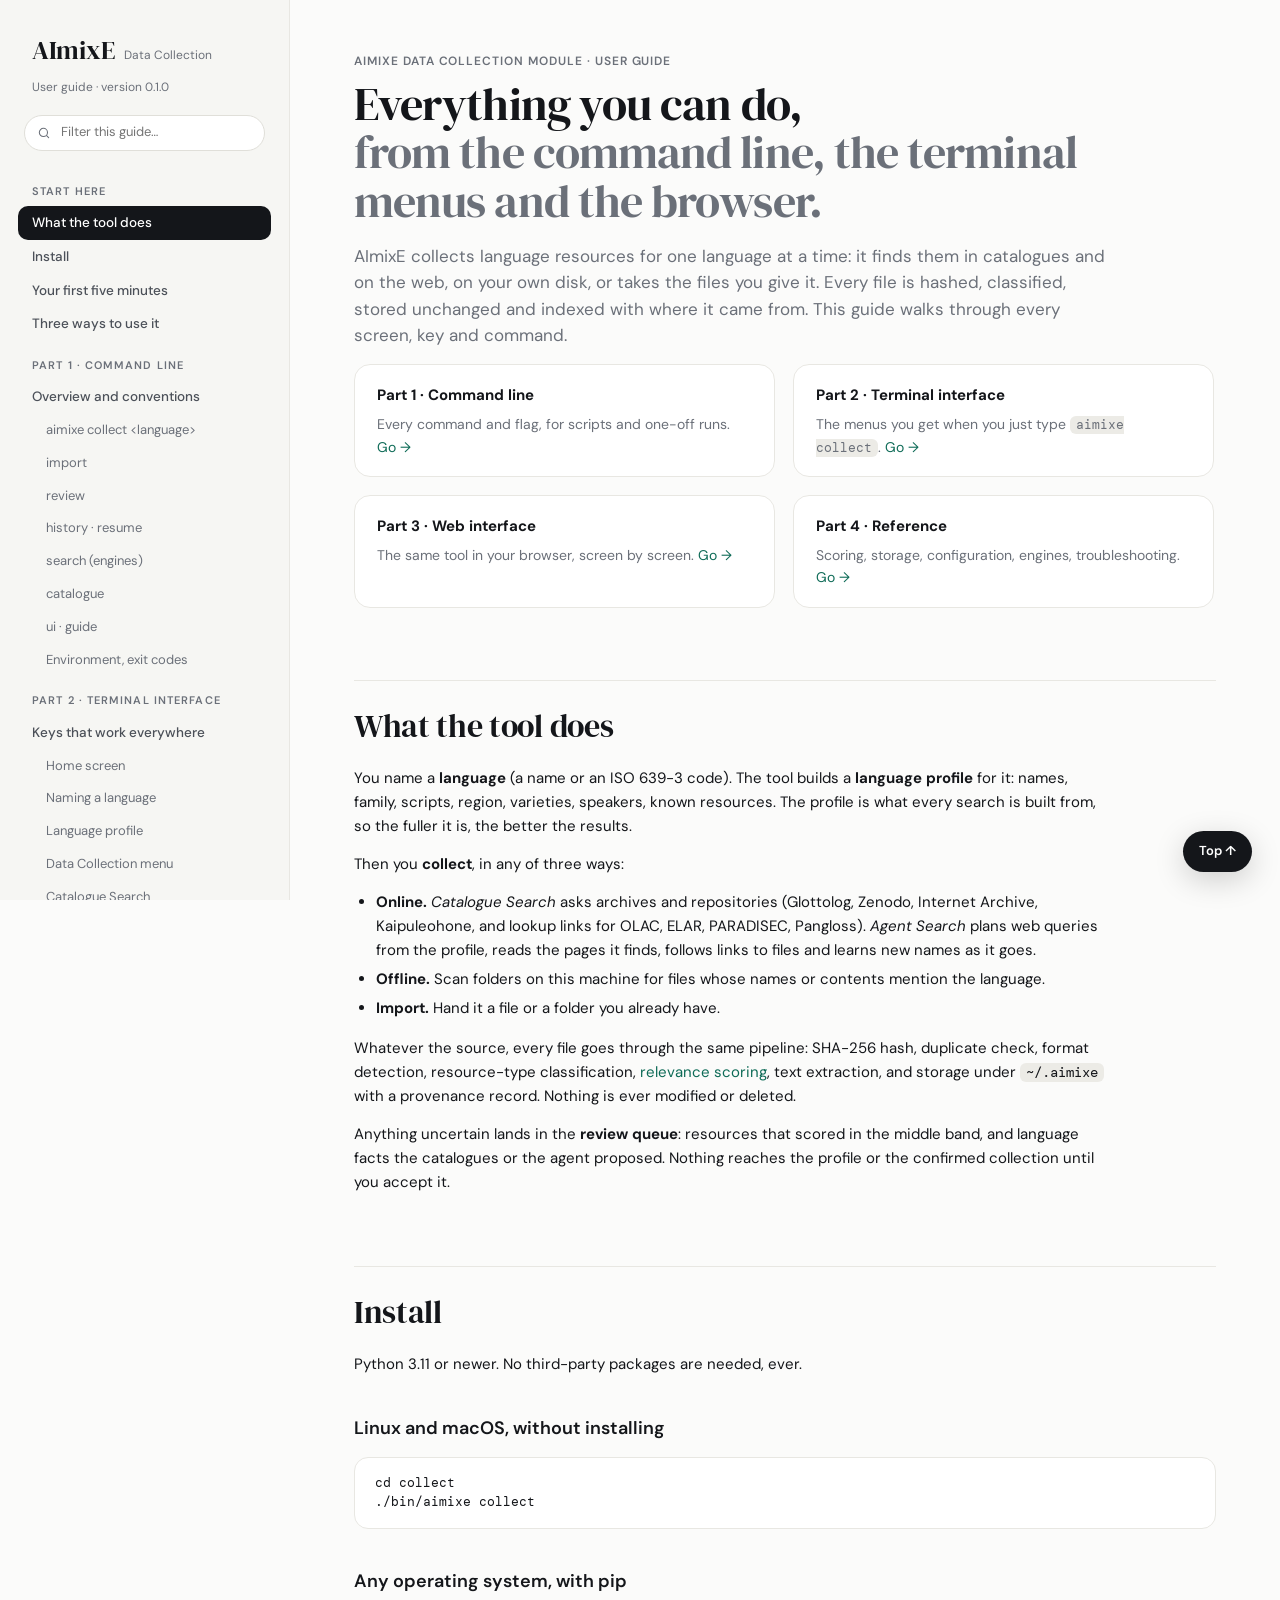
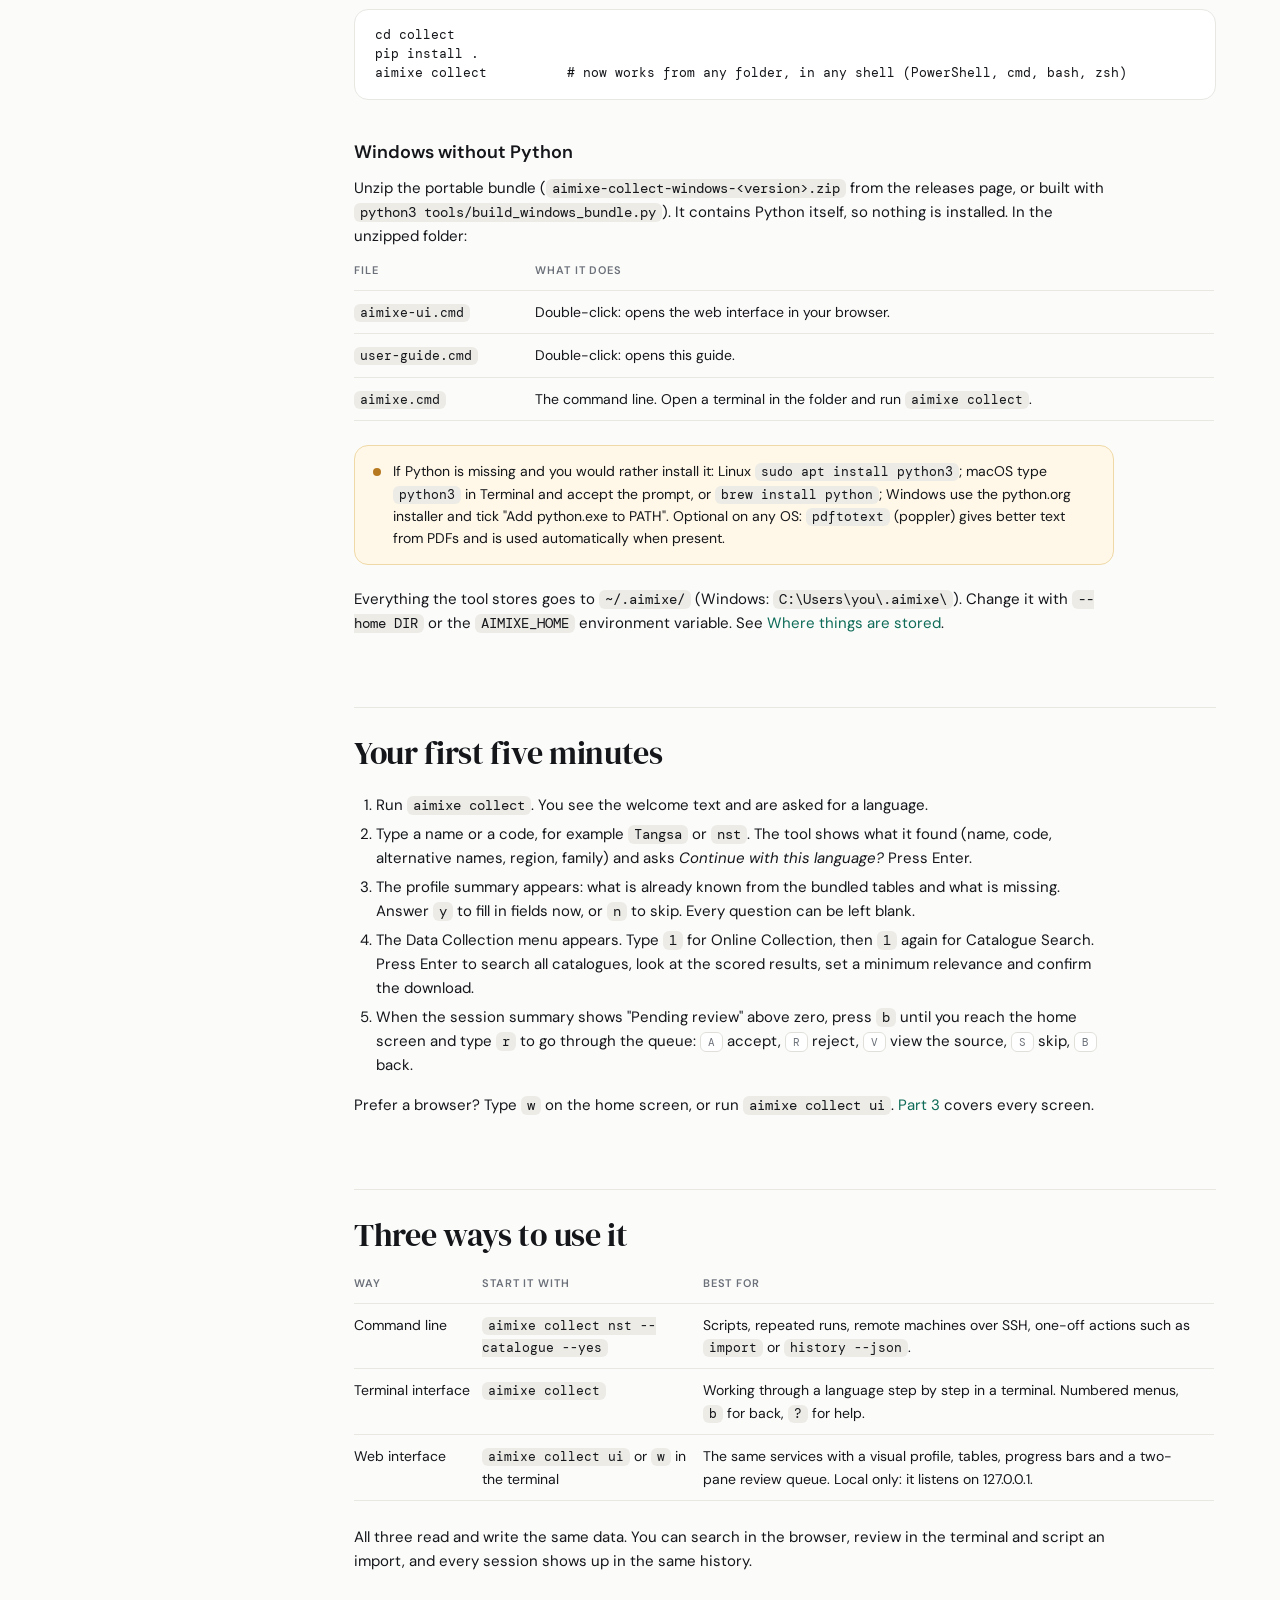
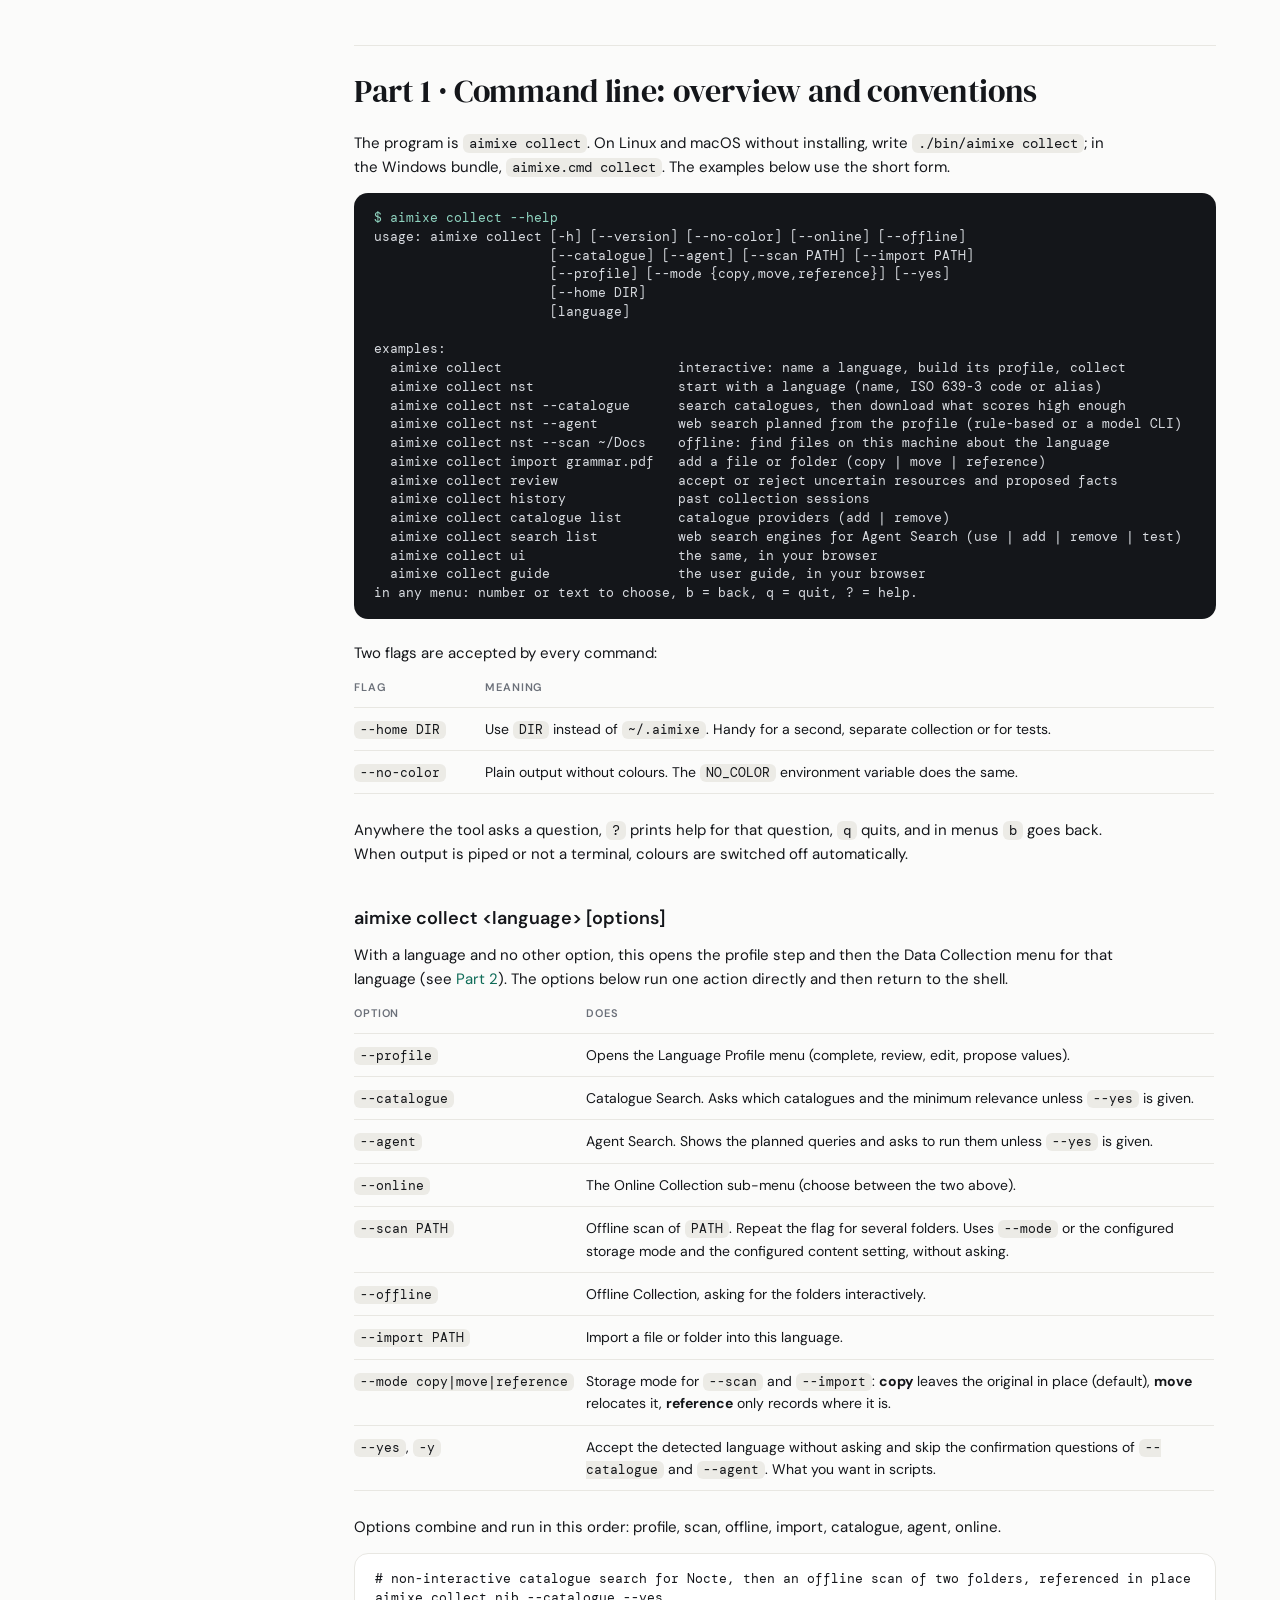
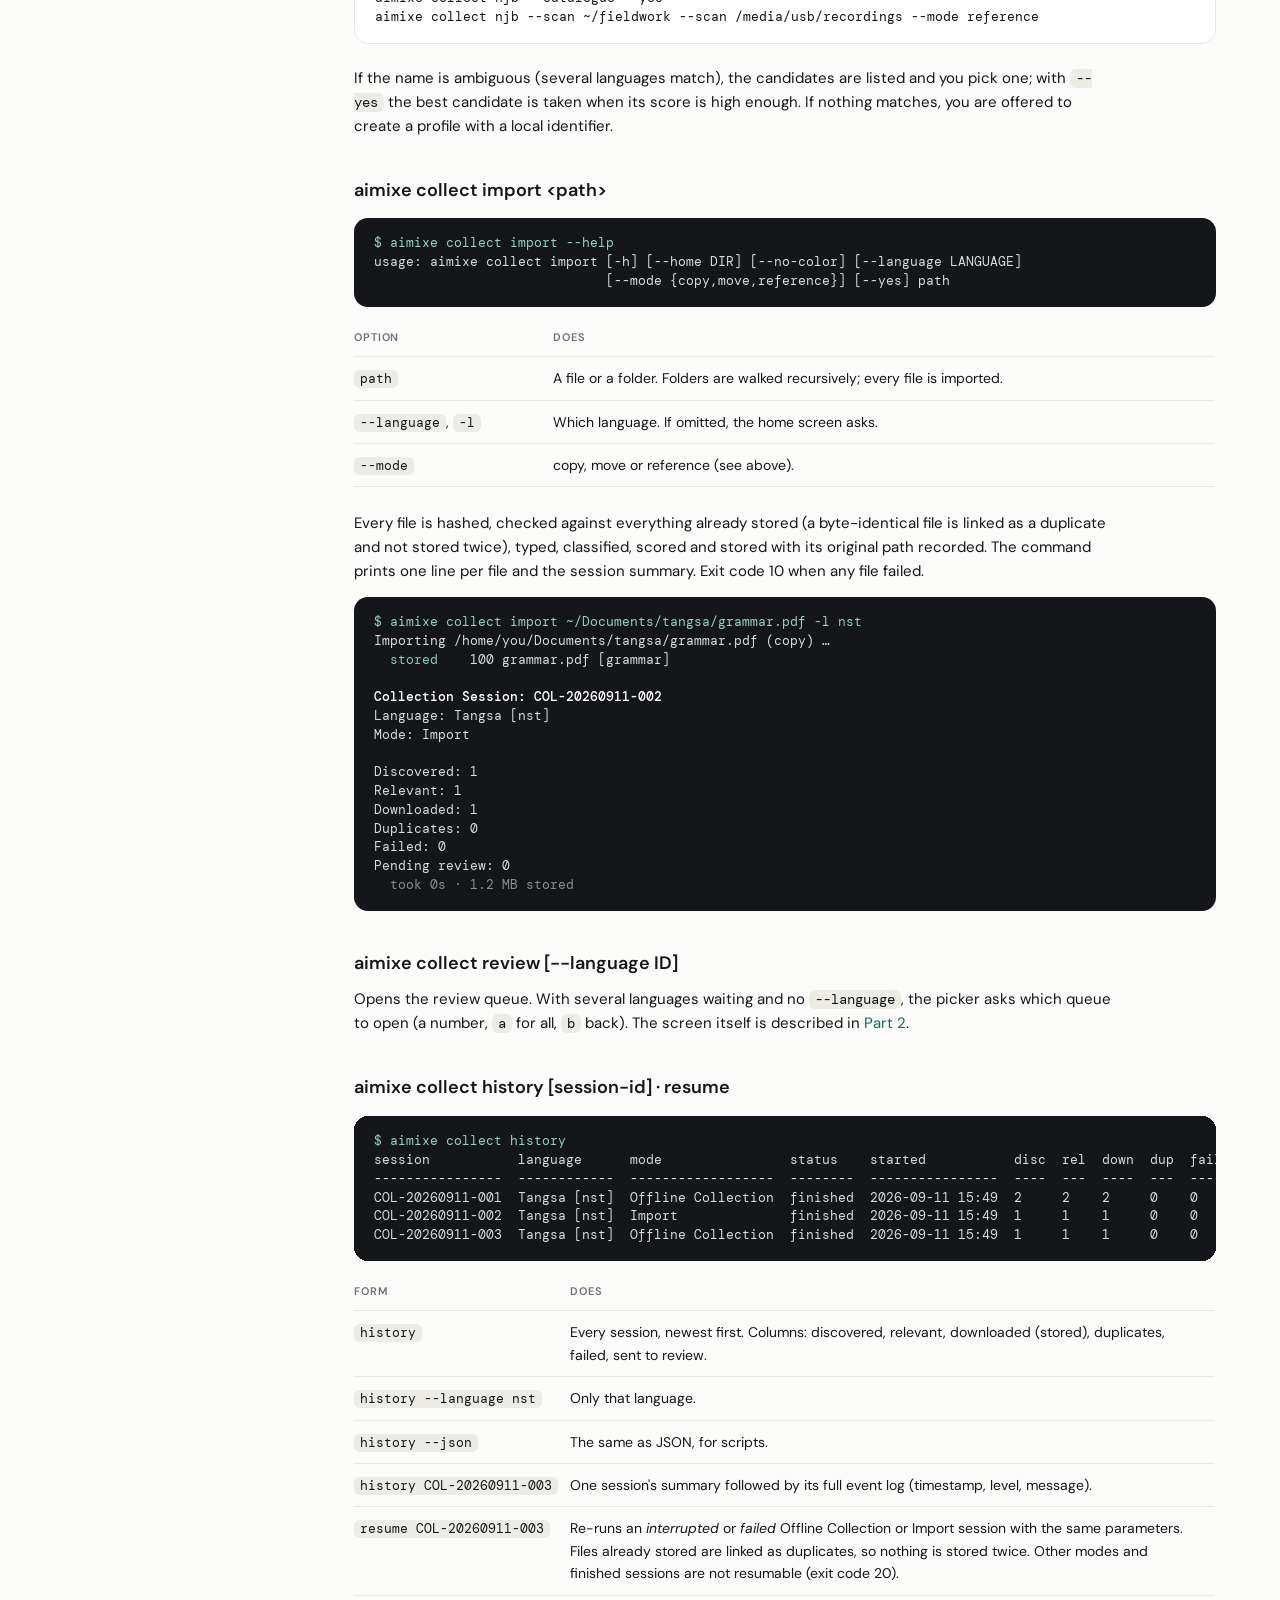
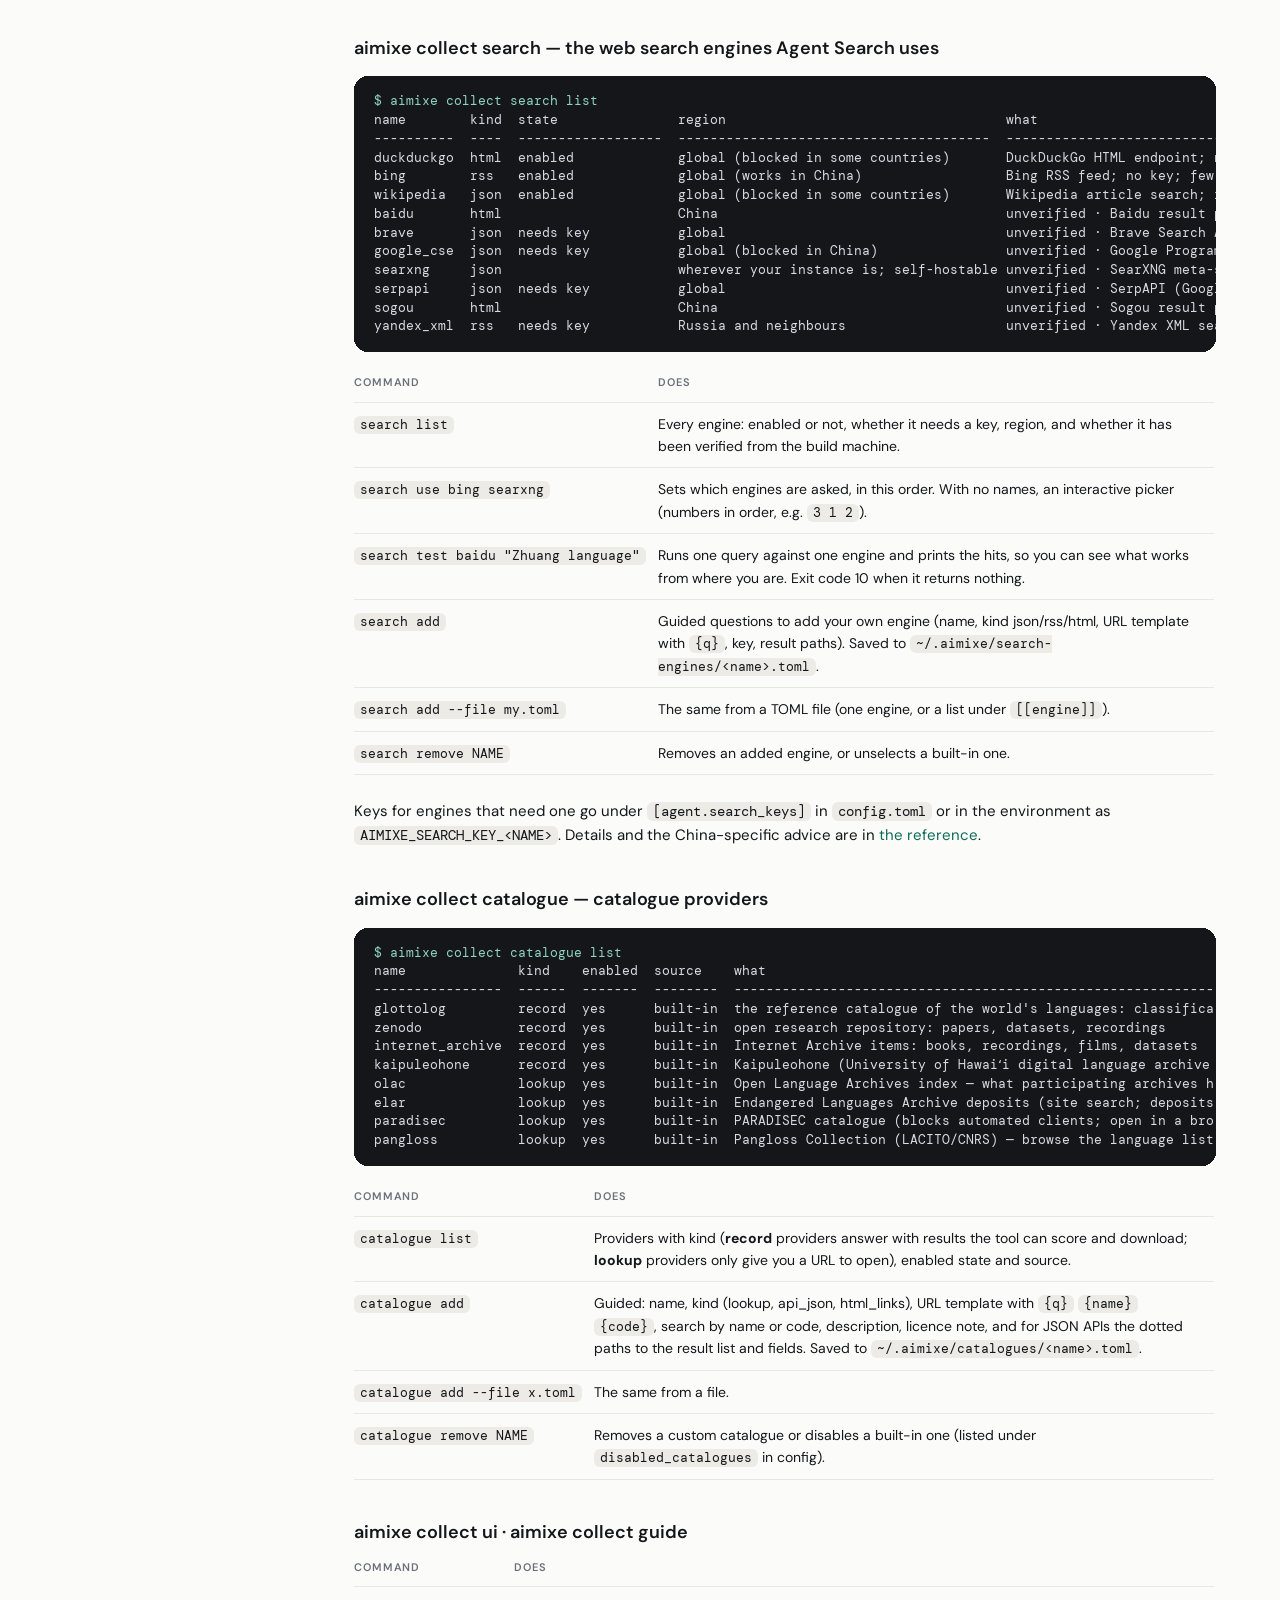
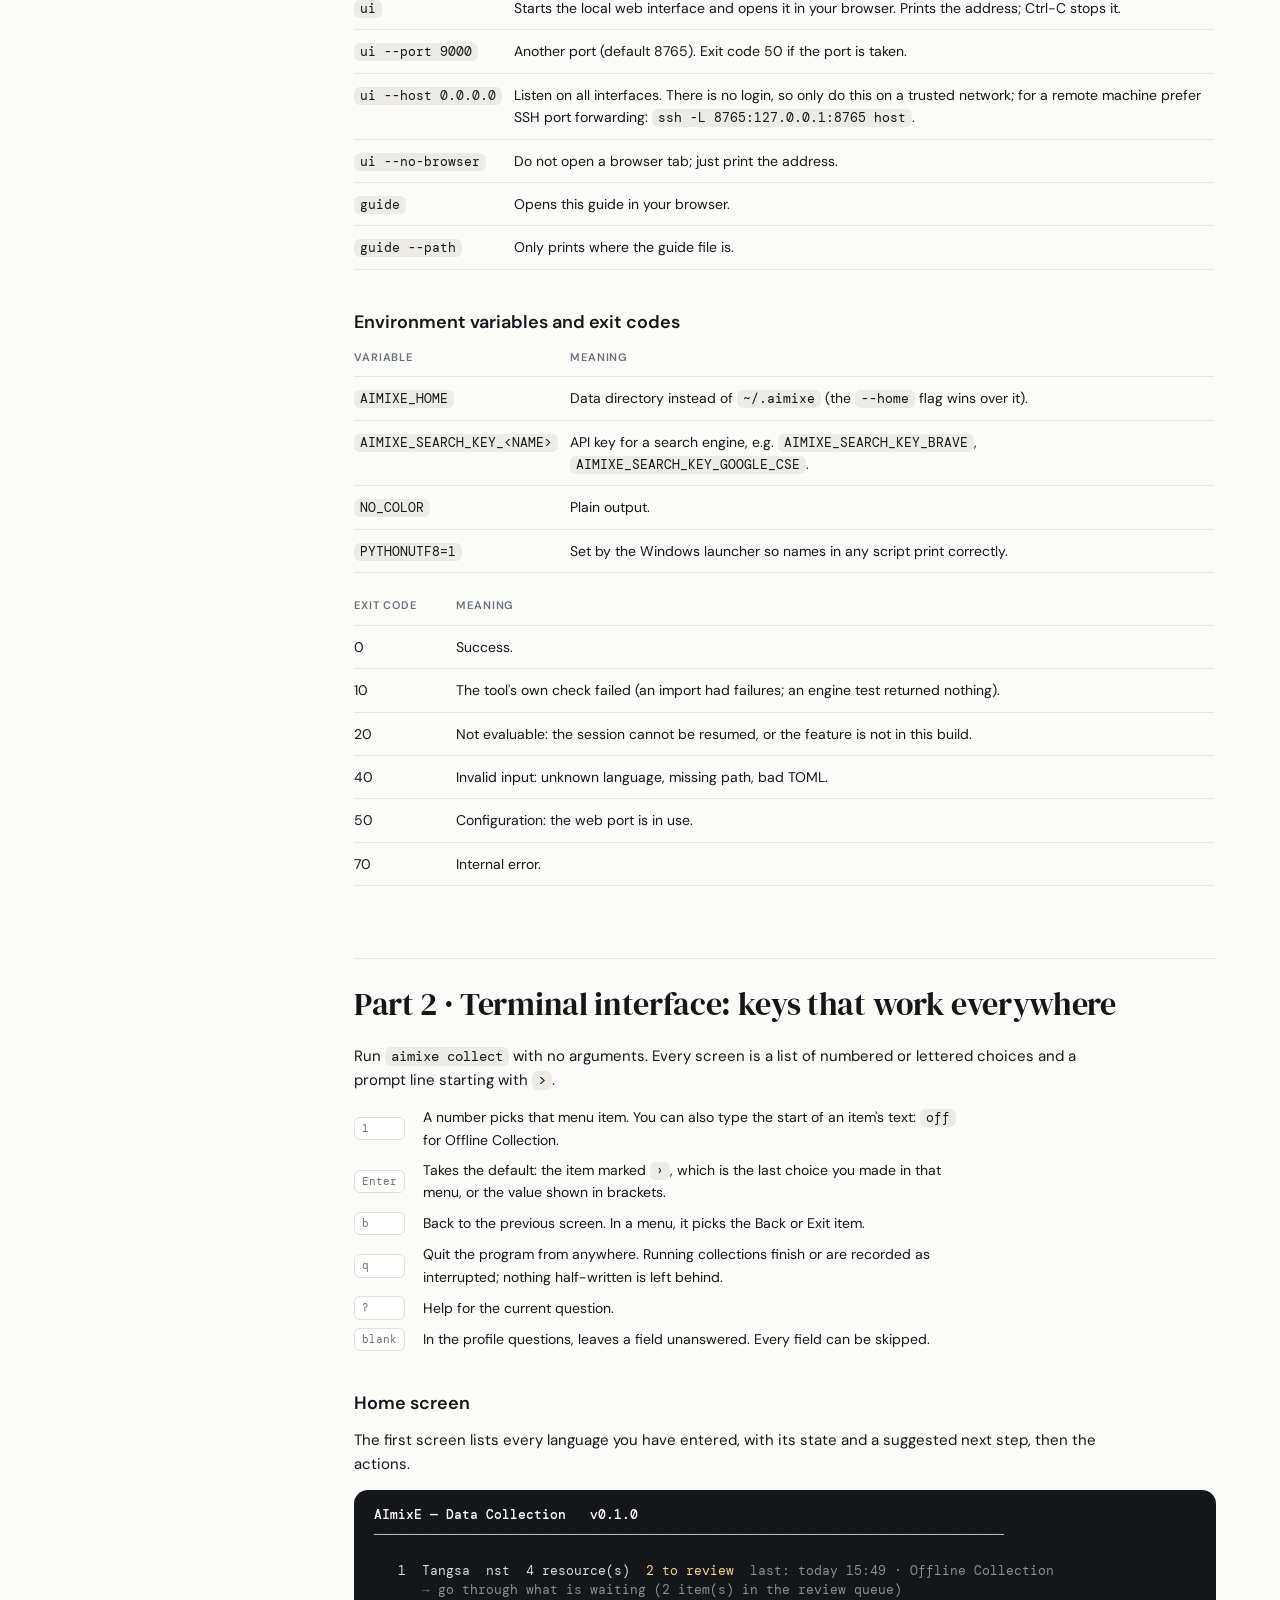
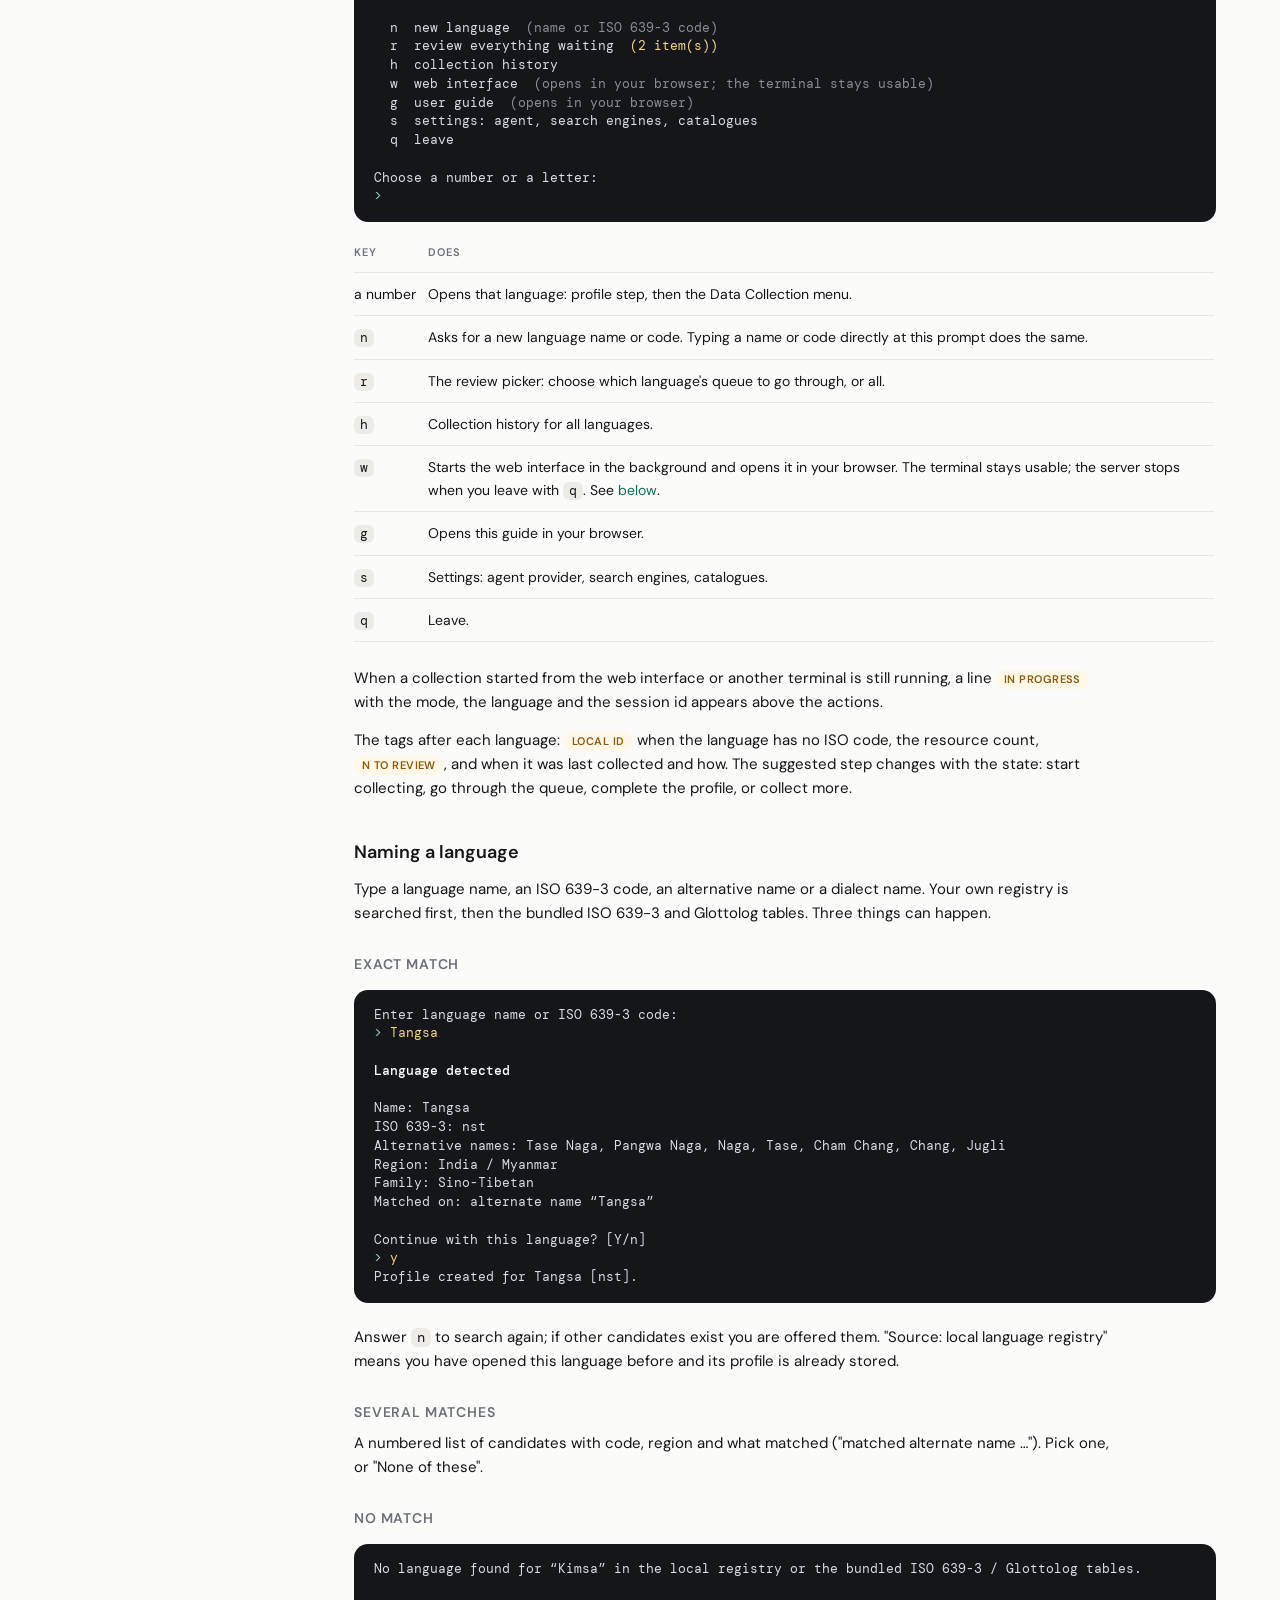
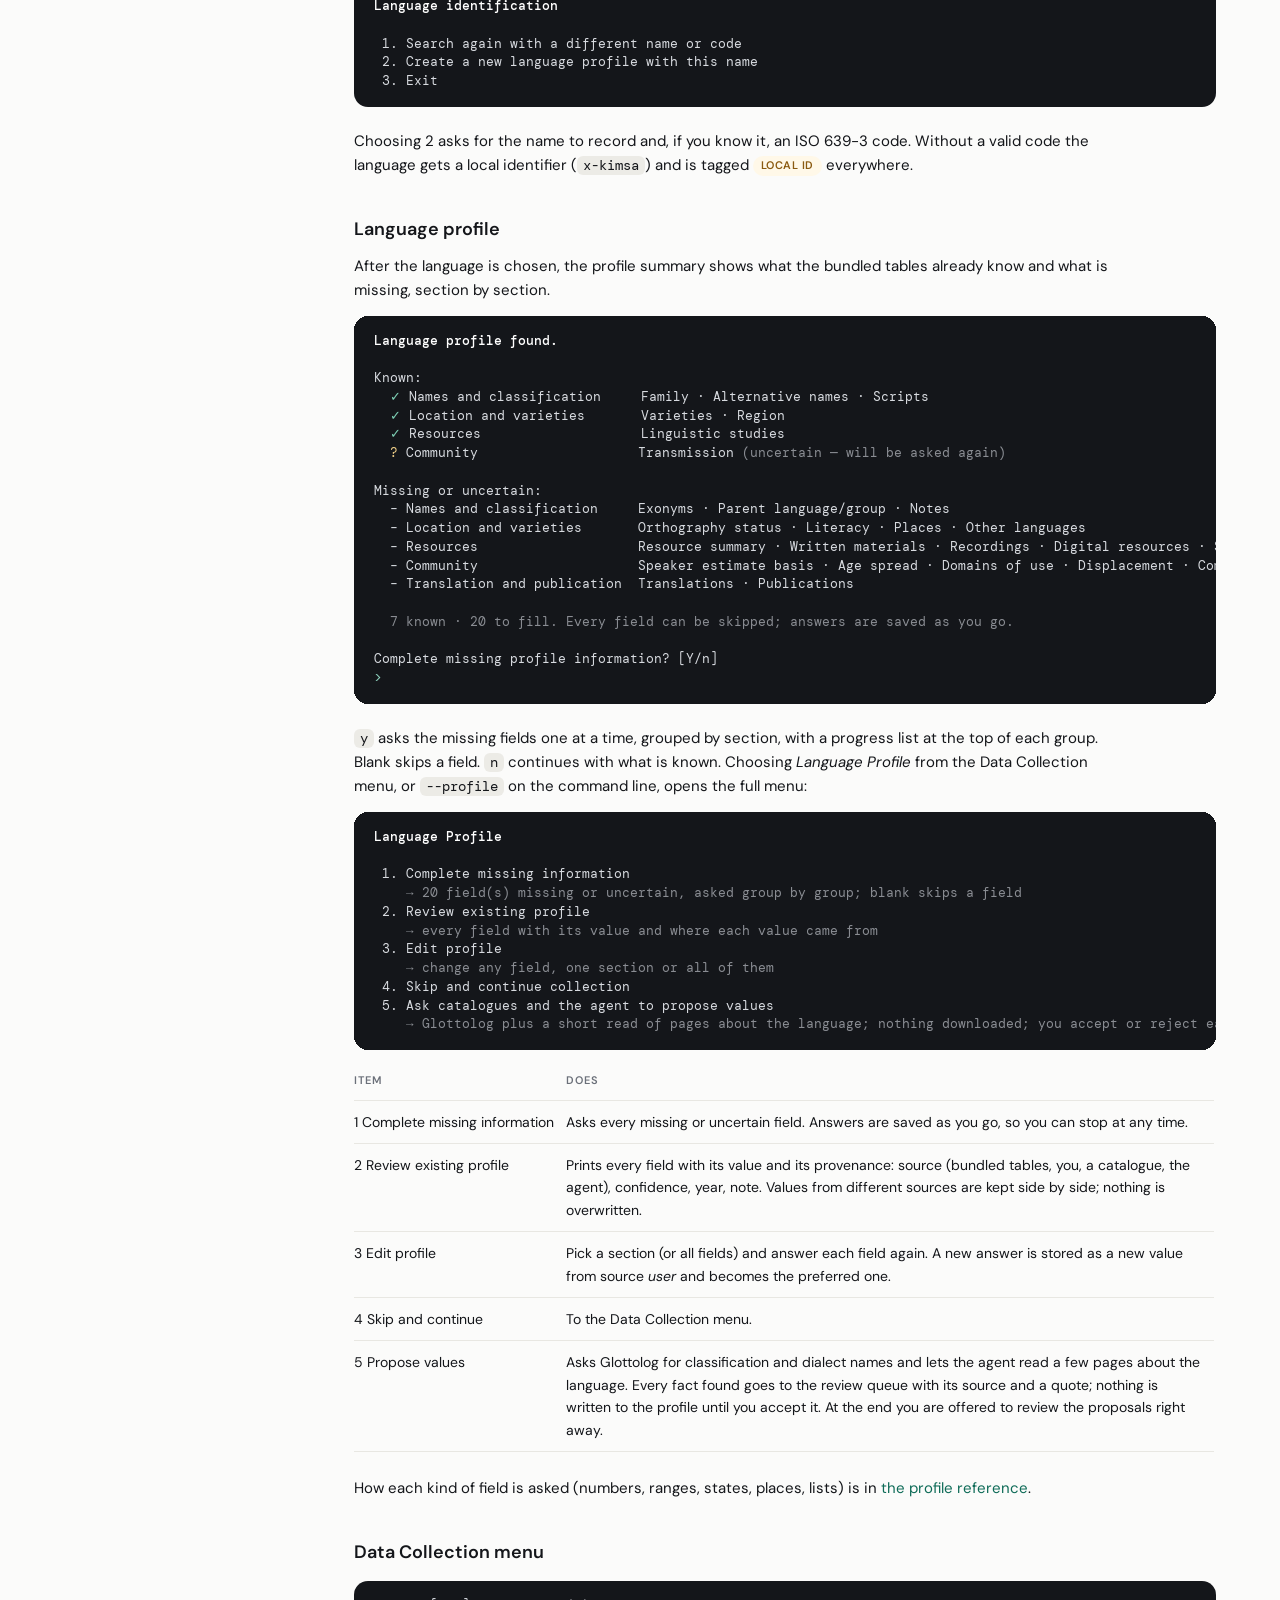
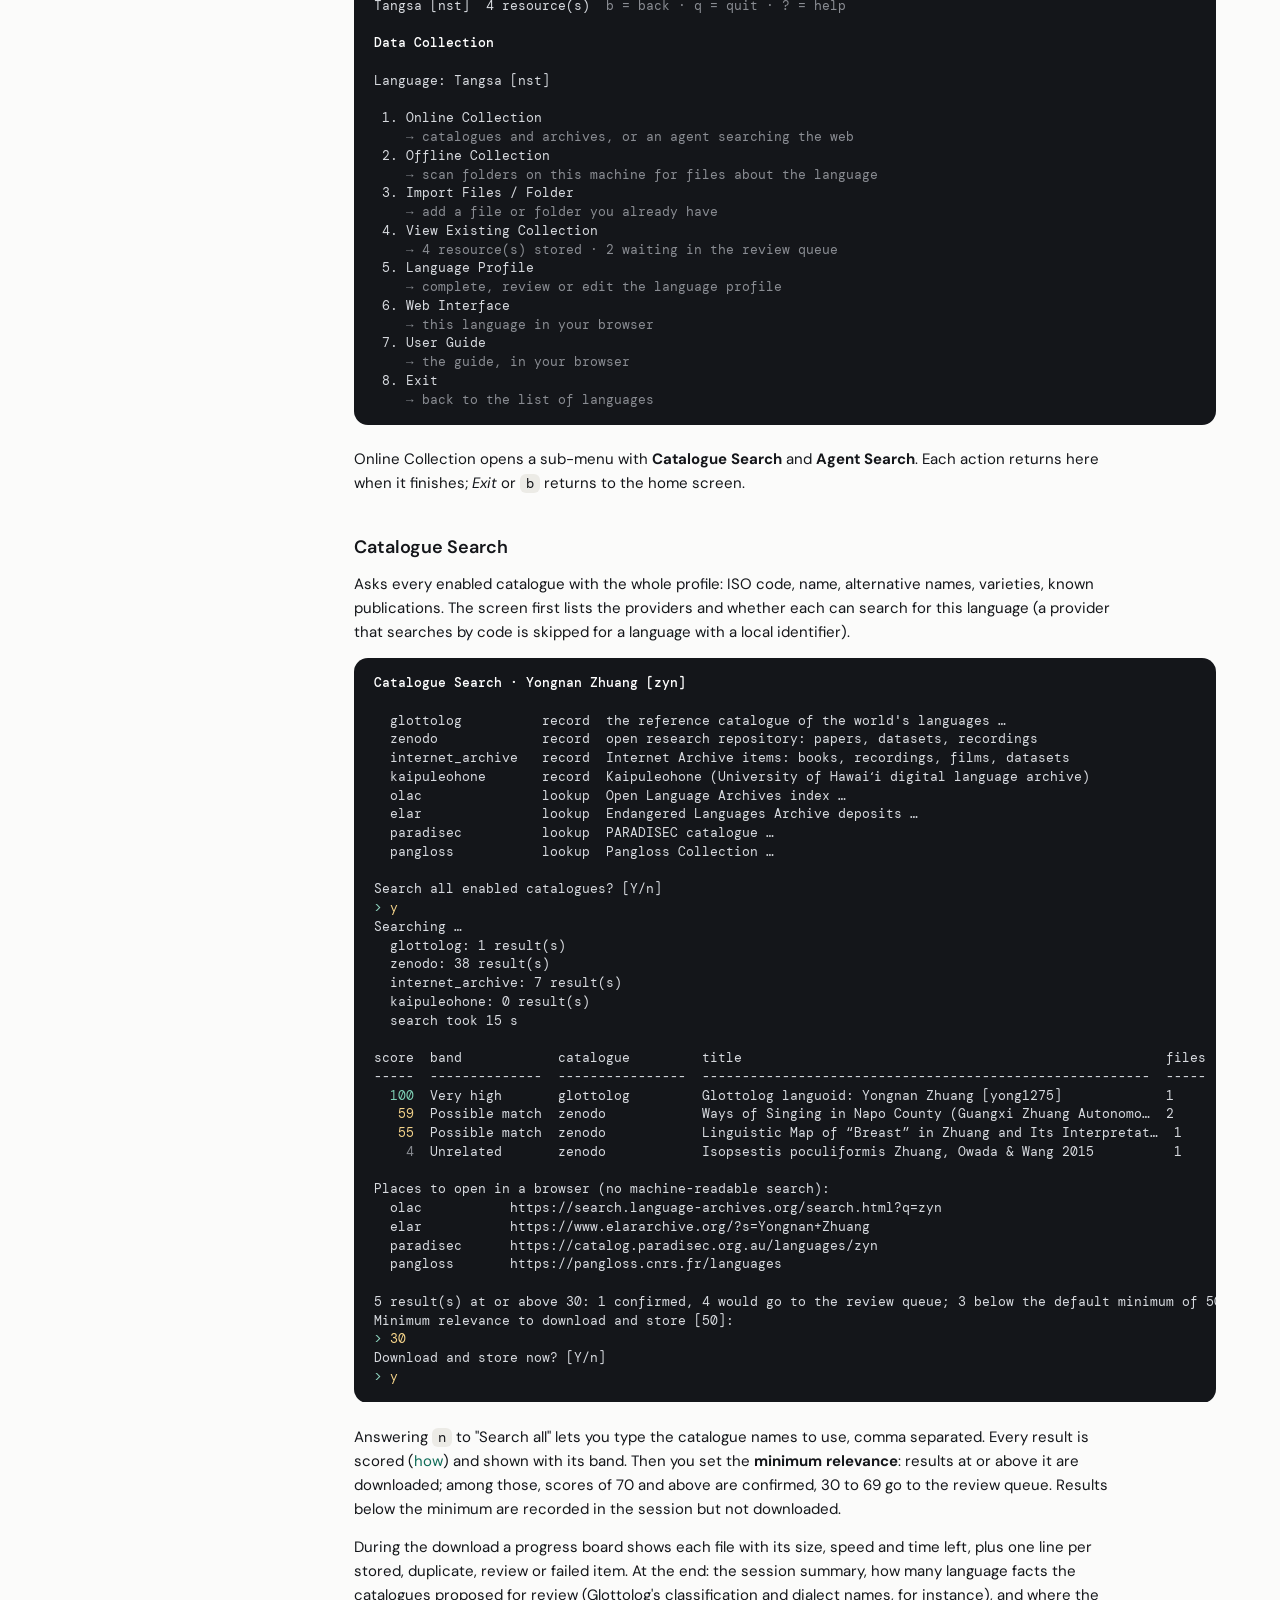
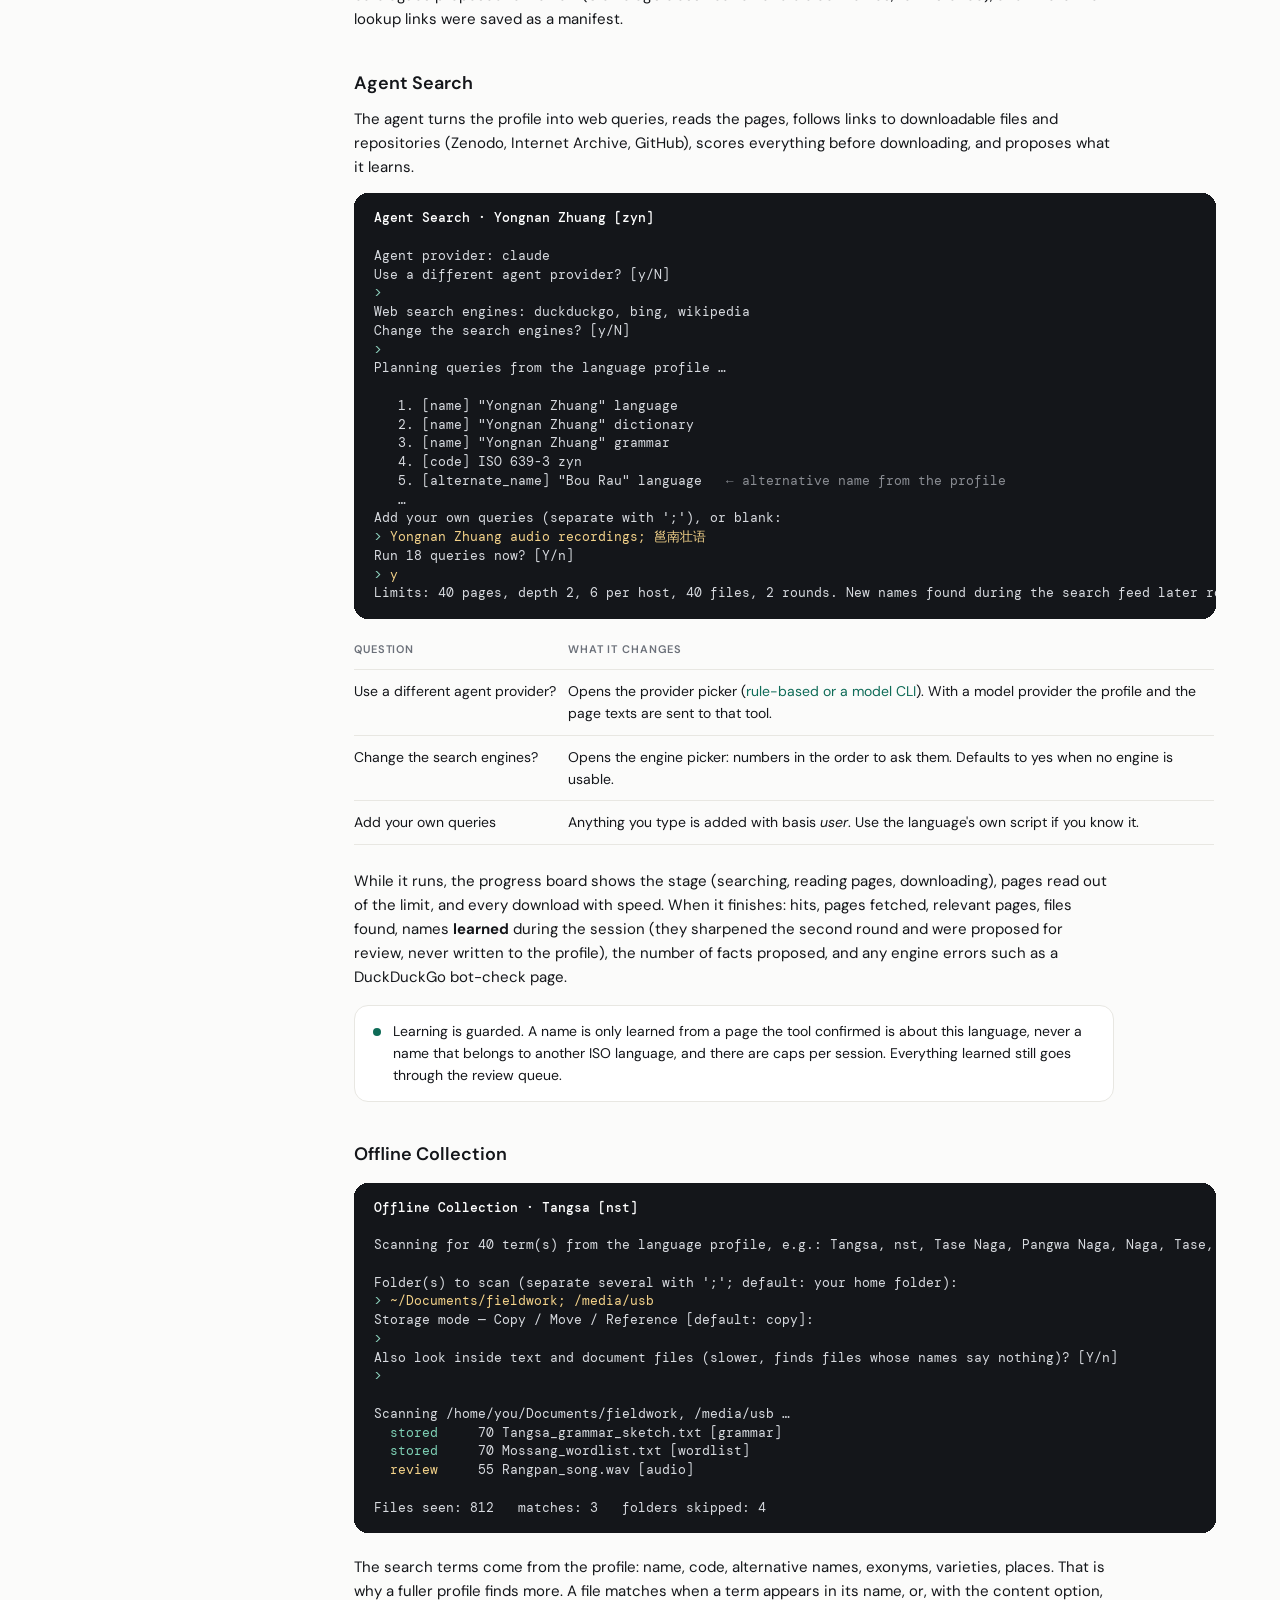
==== commit 70d64c3c: "Guide: screenshots retaken with background jobs running Co-Authored-By: Claude Fable 5.1 <noreply@an" ====
--- a/collect/docs/guide/user-guide.src.html
+++ b/collect/docs/guide/user-guide.src.html
@@ -760,7 +760,7 @@
 <p>The layout is the same on every screen: a <b>sidebar</b> with the language switcher, the Collect actions, the Language pages with live counts, the review badge, History, Settings, the User guide link and the agent and engine status; a <b>search box</b> at the top to find or jump to a language; and the page itself.</p>
 
 <h3 id="web-home">Home</h3>
-<figure><img src="images/web-home.jpg" alt="Home screen of the web interface"><figcaption>One row per language: family and region, when it was last collected and how, resources stored, profile fields known, and what is waiting. The button on the right is the suggested next step: Review, Start collecting or Open.</figcaption></figure>
+<figure><img src="images/web-home.jpg" alt="Home screen of the web interface"><figcaption>One row per language: family and region, when it was last collected and how, resources stored, profile fields known, and what is waiting. The button on the right is the suggested next step: Review, Start collecting or Open. The card at the bottom of the sidebar is an offline scan running in the background, with its live counter.</figcaption></figure>
 <ul>
   <li><b>New language</b> opens the search page. The keys shown next to it work everywhere: <kbd>G</kbd> then <kbd>N</kbd> new, <kbd>G</kbd> <kbd>R</kbd> review, <kbd>G</kbd> <kbd>H</kbd> history, <kbd>G</kbd> <kbd>S</kbd> settings.</li>
   <li>Click a language name or <b>Open</b> to work on it: the sidebar switches to that language and the profile opens.</li>
@@ -792,7 +792,7 @@
 <p>The three panels: the <b>agent provider</b> (changing it here saves to config.toml, as in the terminal), the <b>search engines</b> currently usable with a link to Settings, and a box for <b>your own queries</b> separated by semicolons. The limits from configuration are shown under the Run button. While running, the log shows every page and download; at the end, the counts, the names learned, the facts proposed for review, any engine errors, and the outcome of every resource.</p>
 
 <h3 id="web-offline">Offline collection and Import</h3>
-<figure><img src="images/web-offline.jpg" alt="Offline collection page"><figcaption>Folders one per line, storage mode, whether to look inside files, and the search terms the profile provides.</figcaption></figure>
+<figure><img src="images/web-offline.jpg" alt="Offline collection page"><figcaption>Folders one per line, storage mode, whether to look inside files, and the search terms the profile provides. Below them, two scans started one after the other: each has its own header, log and progress line, and both appear as cards in the sidebar.</figcaption></figure>
 <figure><img src="images/web-import.jpg" alt="Import page"><figcaption>A path on this machine and the storage mode. Enter in the box starts the import.</figcaption></figure>
 <p>Both run as jobs with a progress line (files seen and matches for a scan, files done for an import), then the session summary and the outcome table. Clicking a stored outcome opens the resource in the Collection page. You can leave the page while it runs; see <a href="#web-jobs">Leaving a page while a run is going</a>.</p>
 
@@ -835,6 +835,7 @@
   <li>The <b>terminal</b> home screen lists sessions still in progress, whether they were started from the browser or from another terminal, so nothing runs unnoticed.</li>
   <li><b>Several runs at once</b> are fine: an offline scan and an agent search, or runs for two languages, each get their own card and their own session. The database lets them write side by side; a file found by two runs is stored once and linked from both.</li>
 </ul>
+<figure><img src="images/web-offline.jpg" alt="Two offline scans running at the same time"><figcaption>Two scans of the same language running at once: one block per job on the page, one card per job in the sidebar.</figcaption></figure>
 <div class="callout"><span class="dot"></span><p>A job belongs to the server process that started it. Stopping <code>aimixe collect ui</code> with Ctrl-C, or leaving the terminal interface with <code>q</code> when the web interface was started with <code>w</code>, ends the process; a run in progress is recorded as interrupted and can be resumed with <code>aimixe collect resume &lt;session-id&gt;</code> for offline scans and imports.</p></div>
 
 <h3 id="web-keys">Shortcuts and addresses</h3>
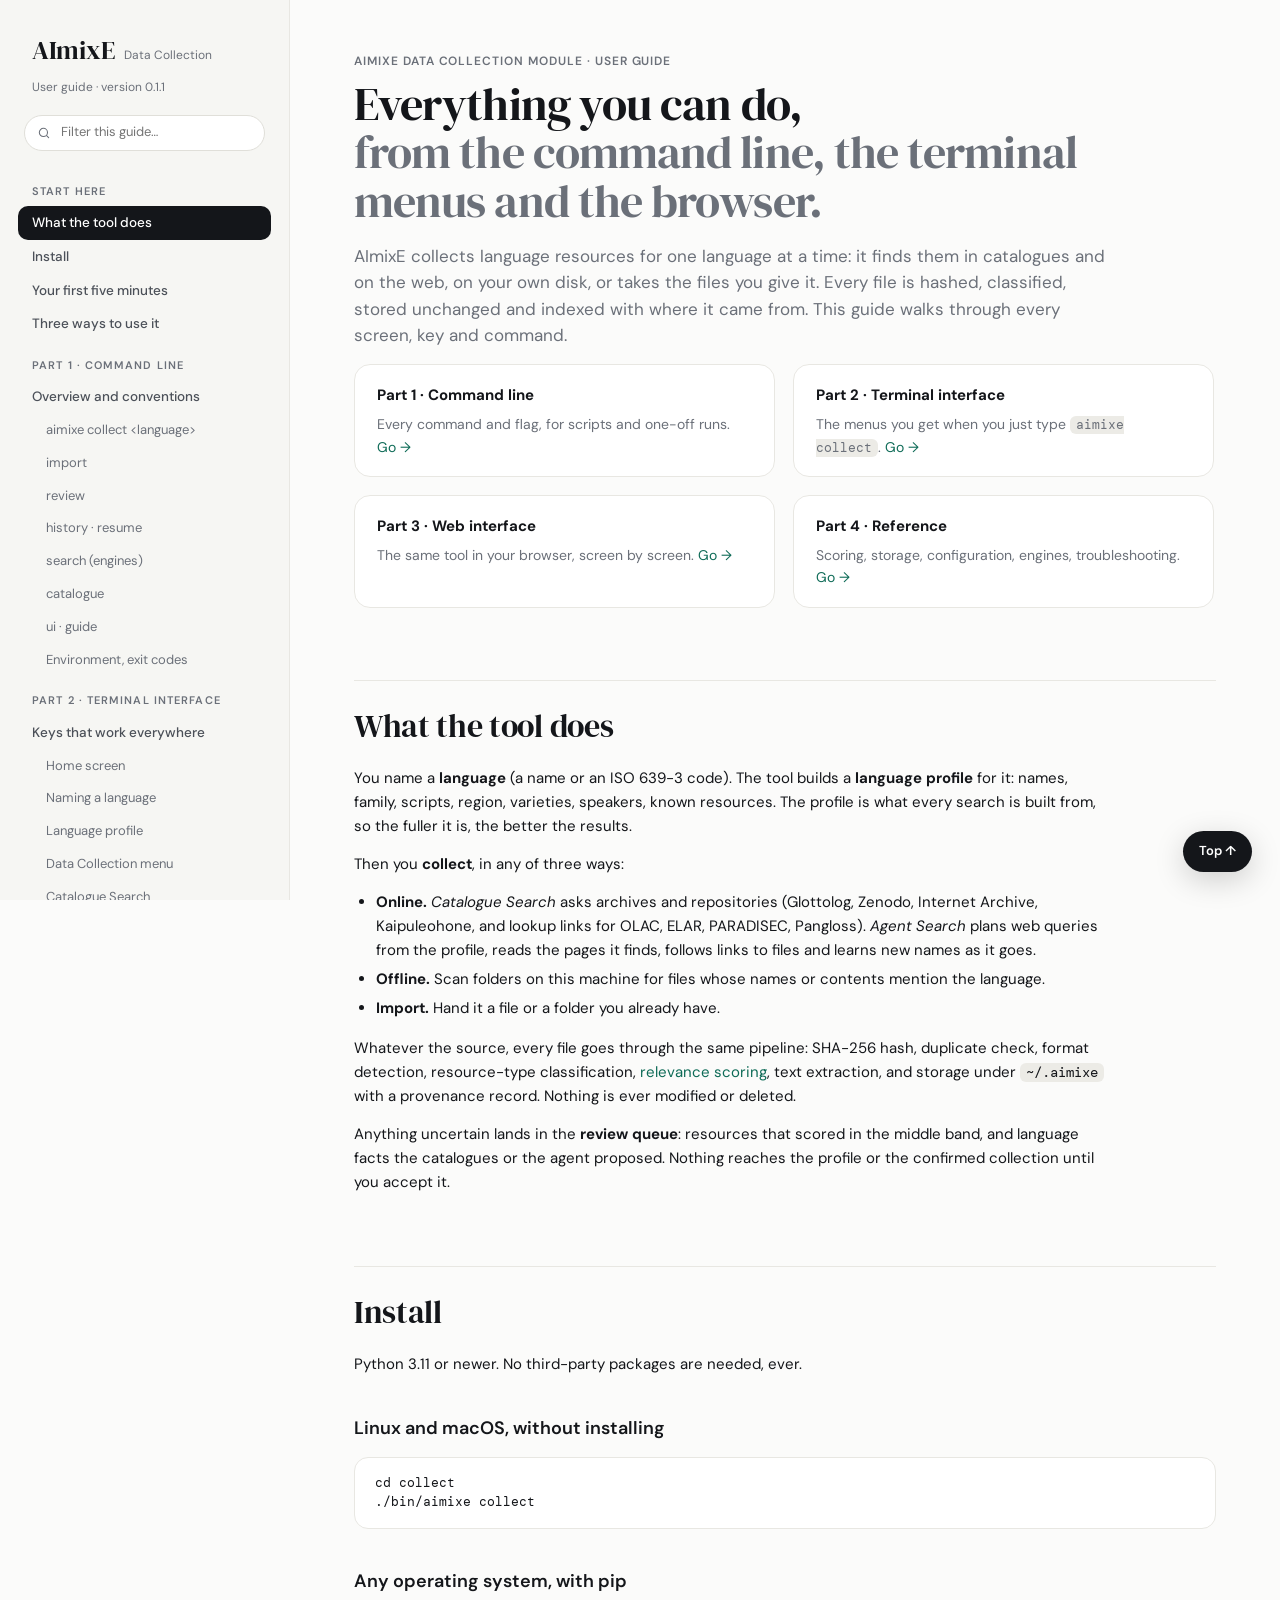
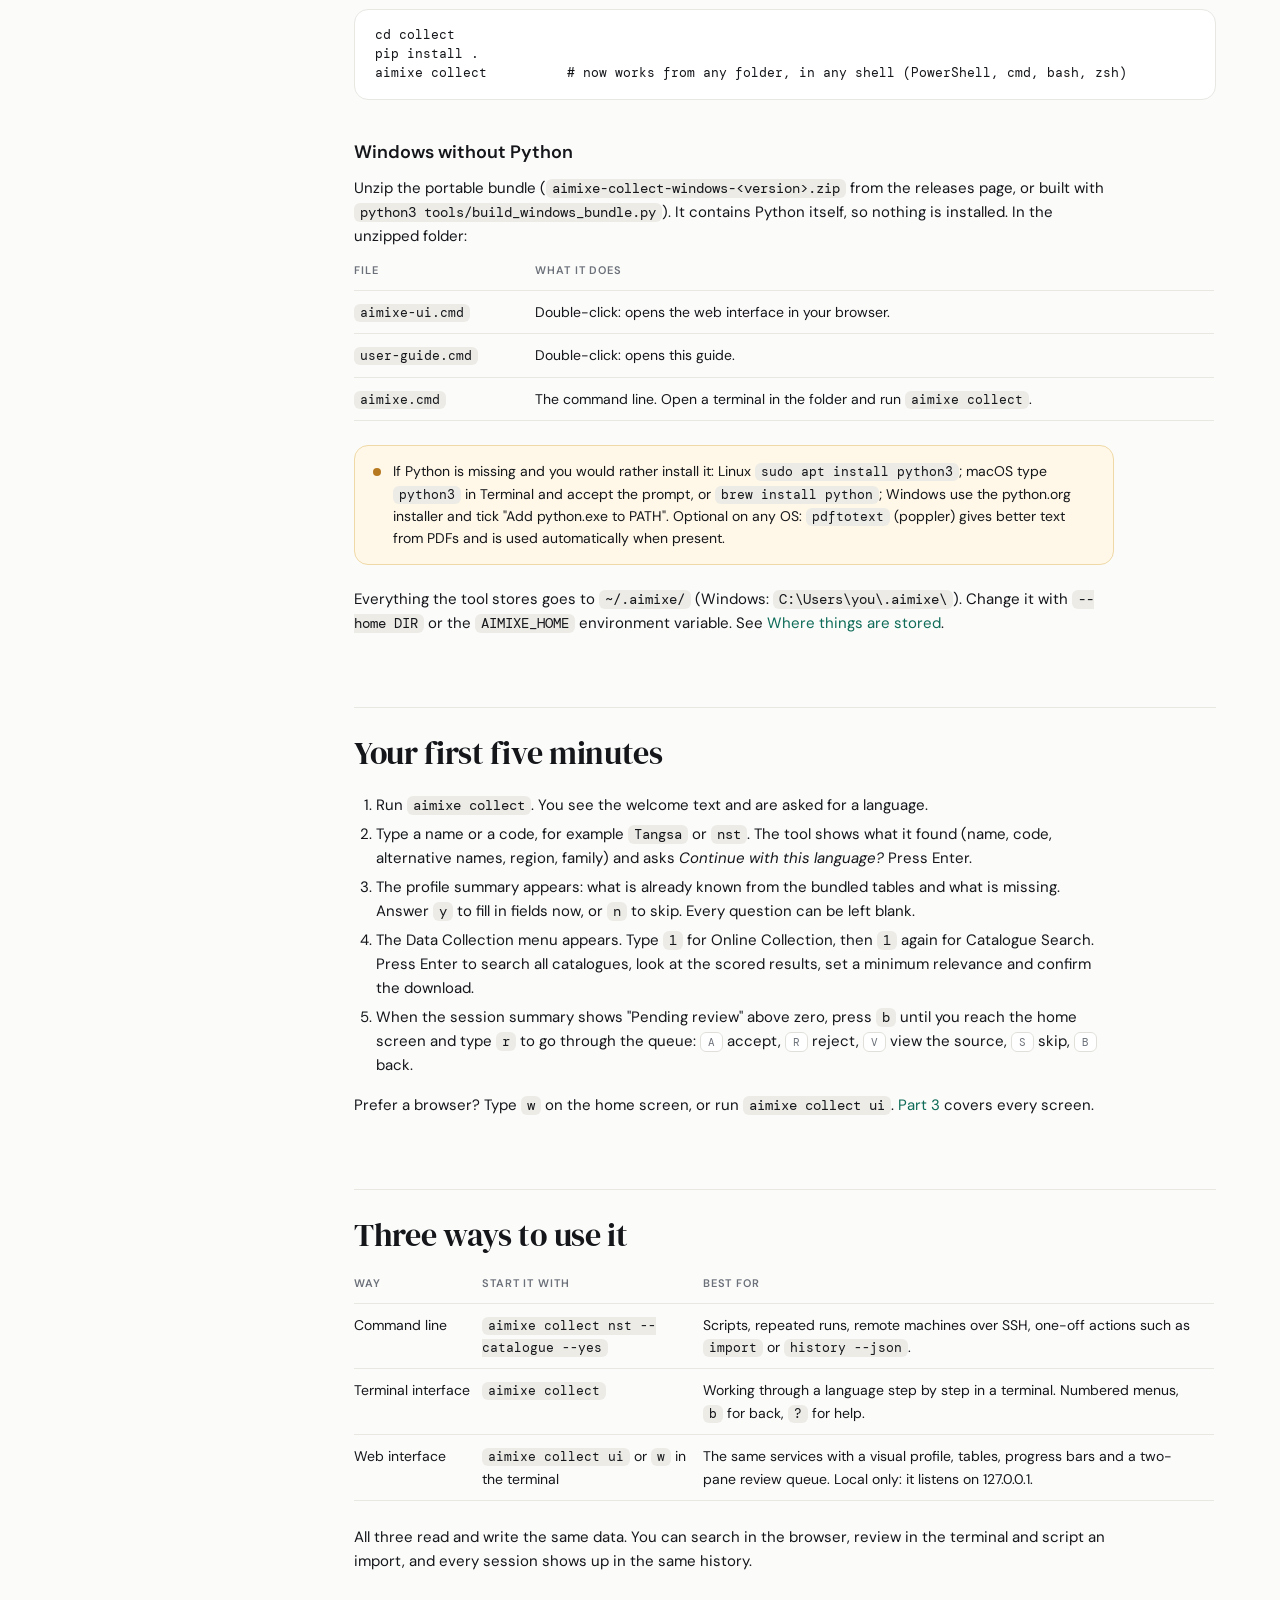
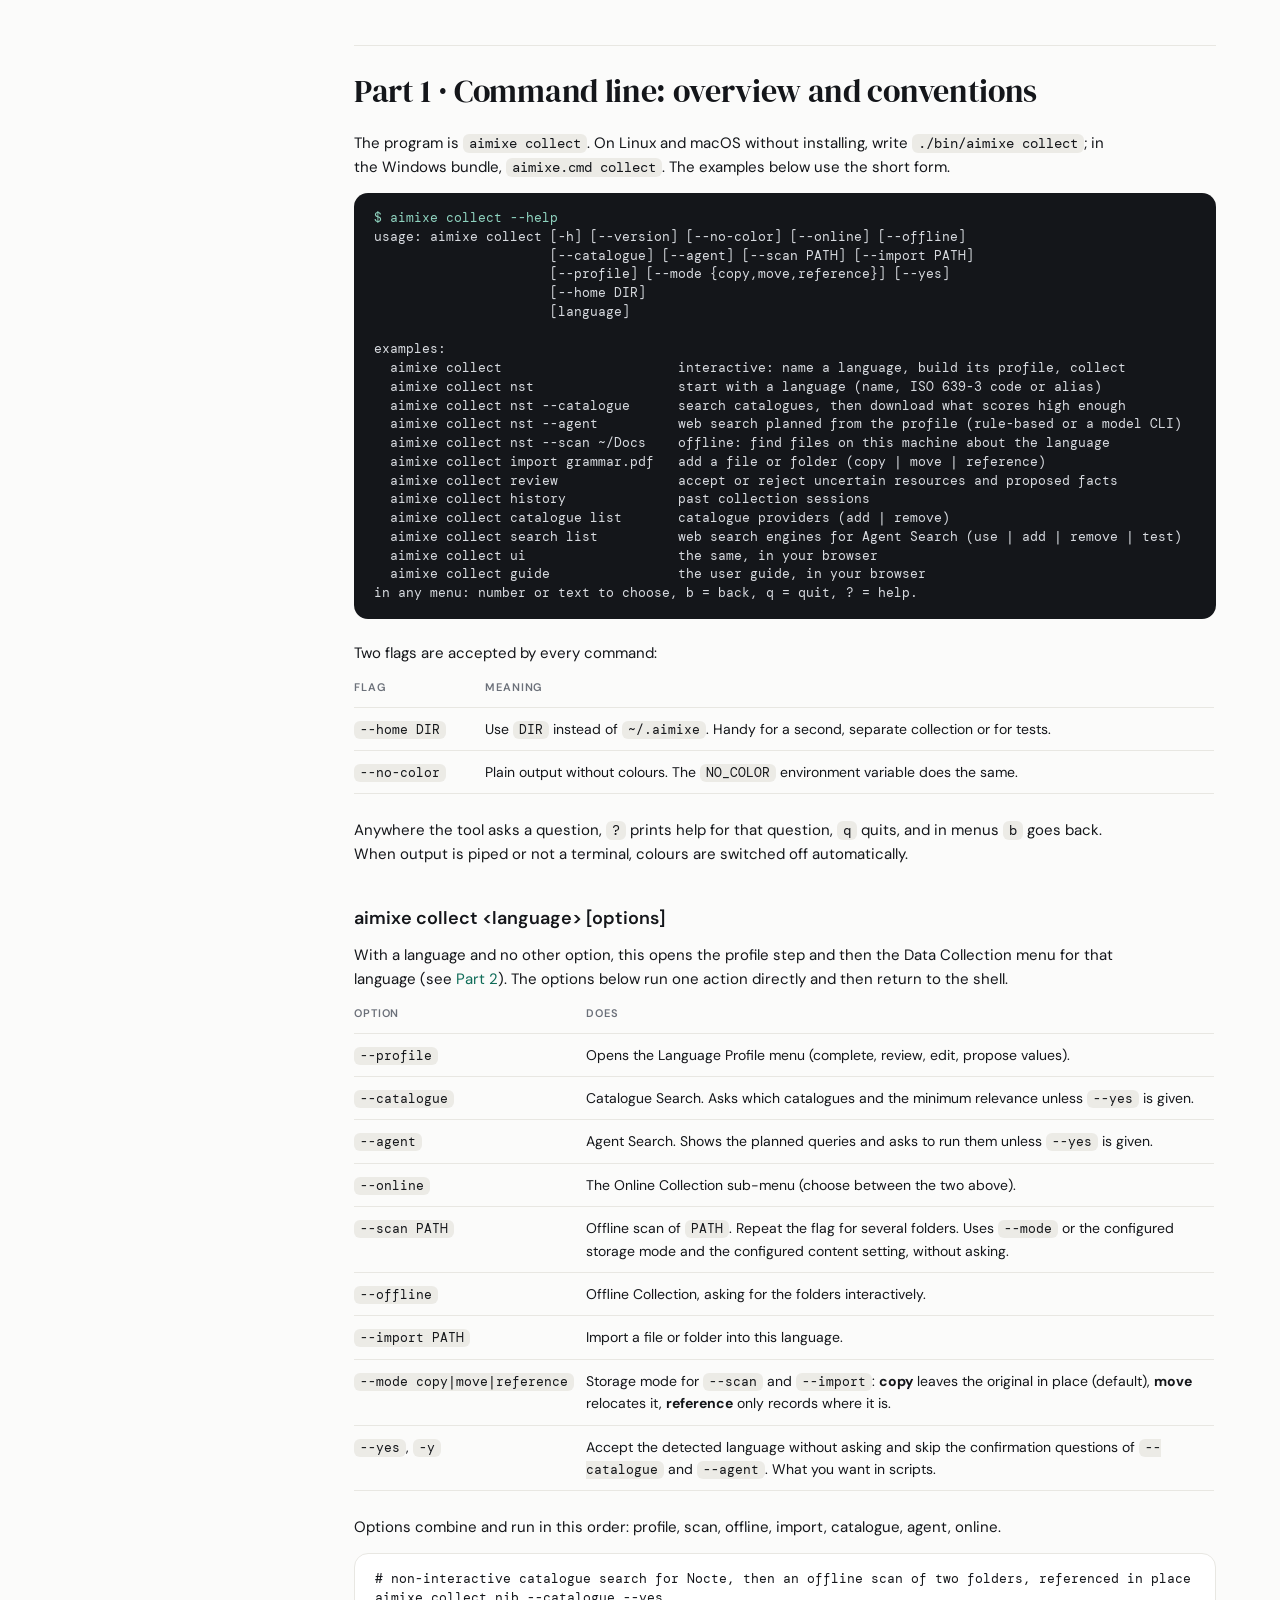
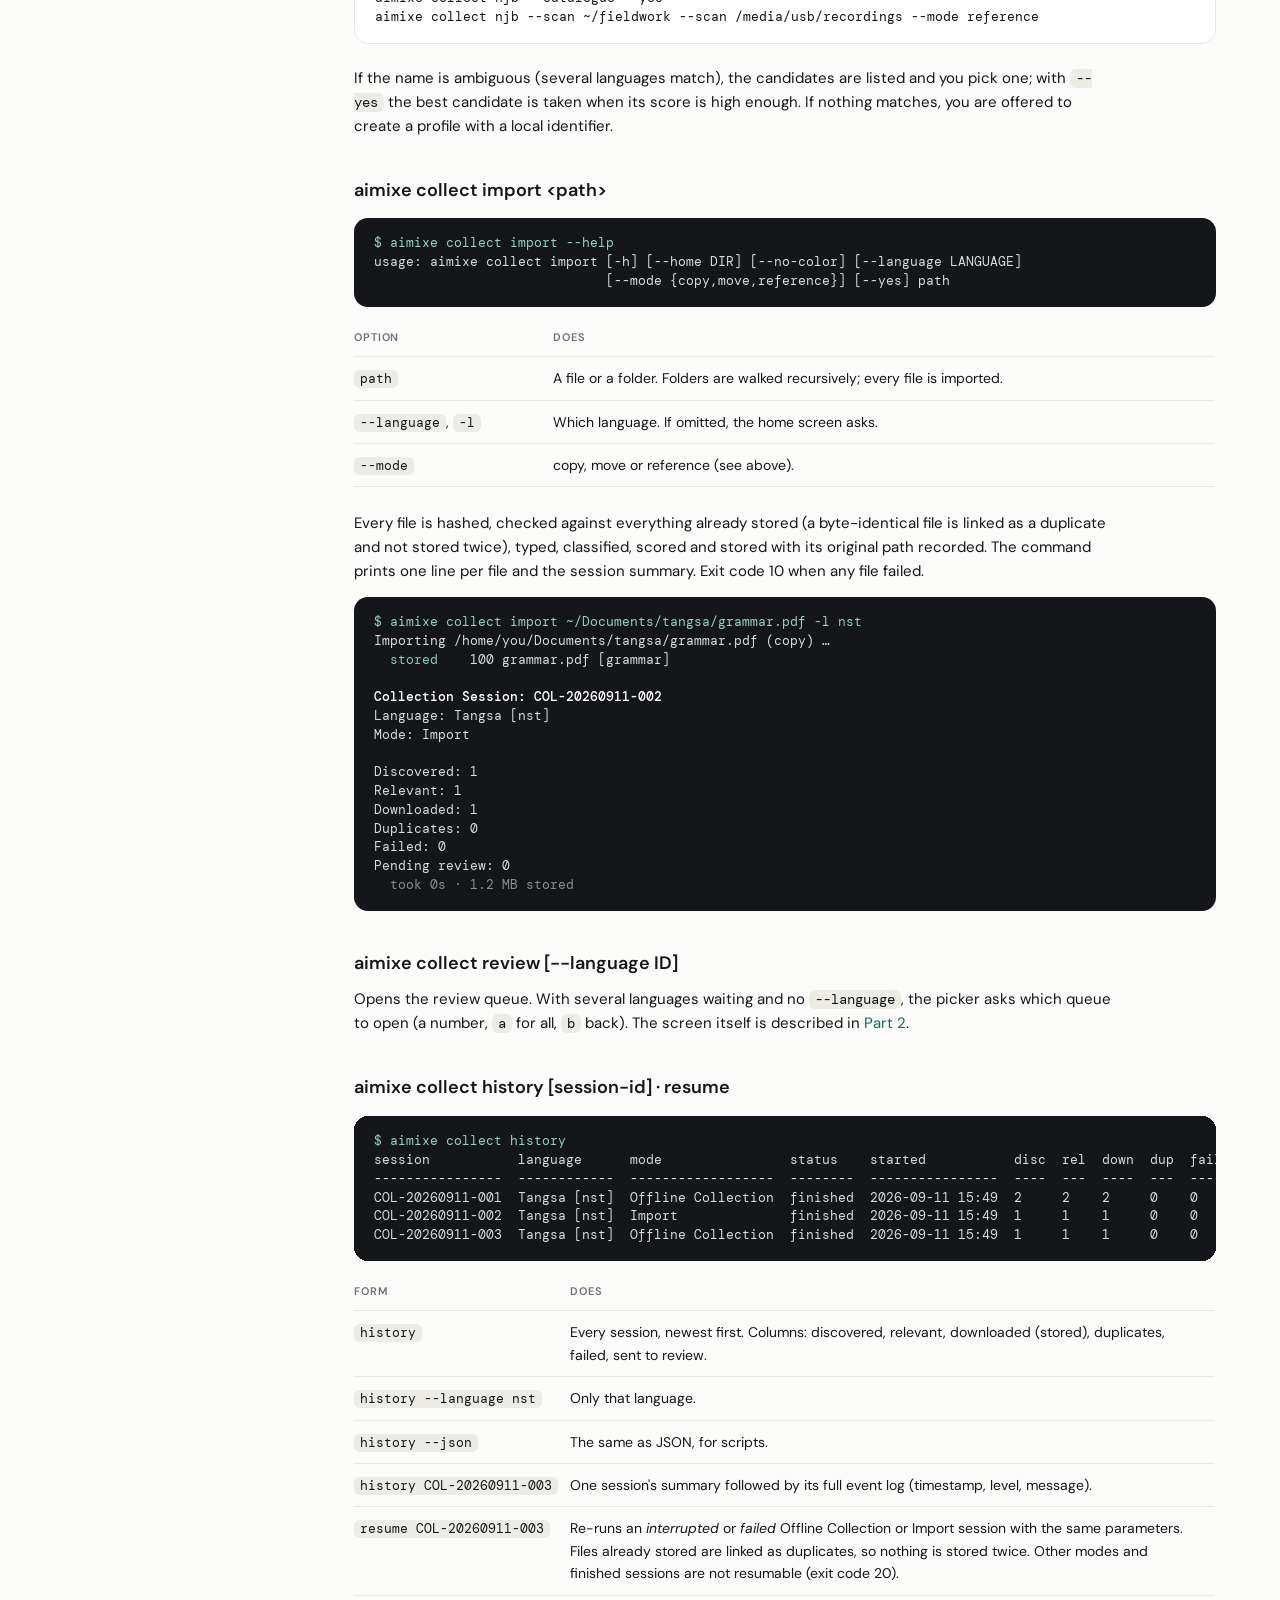
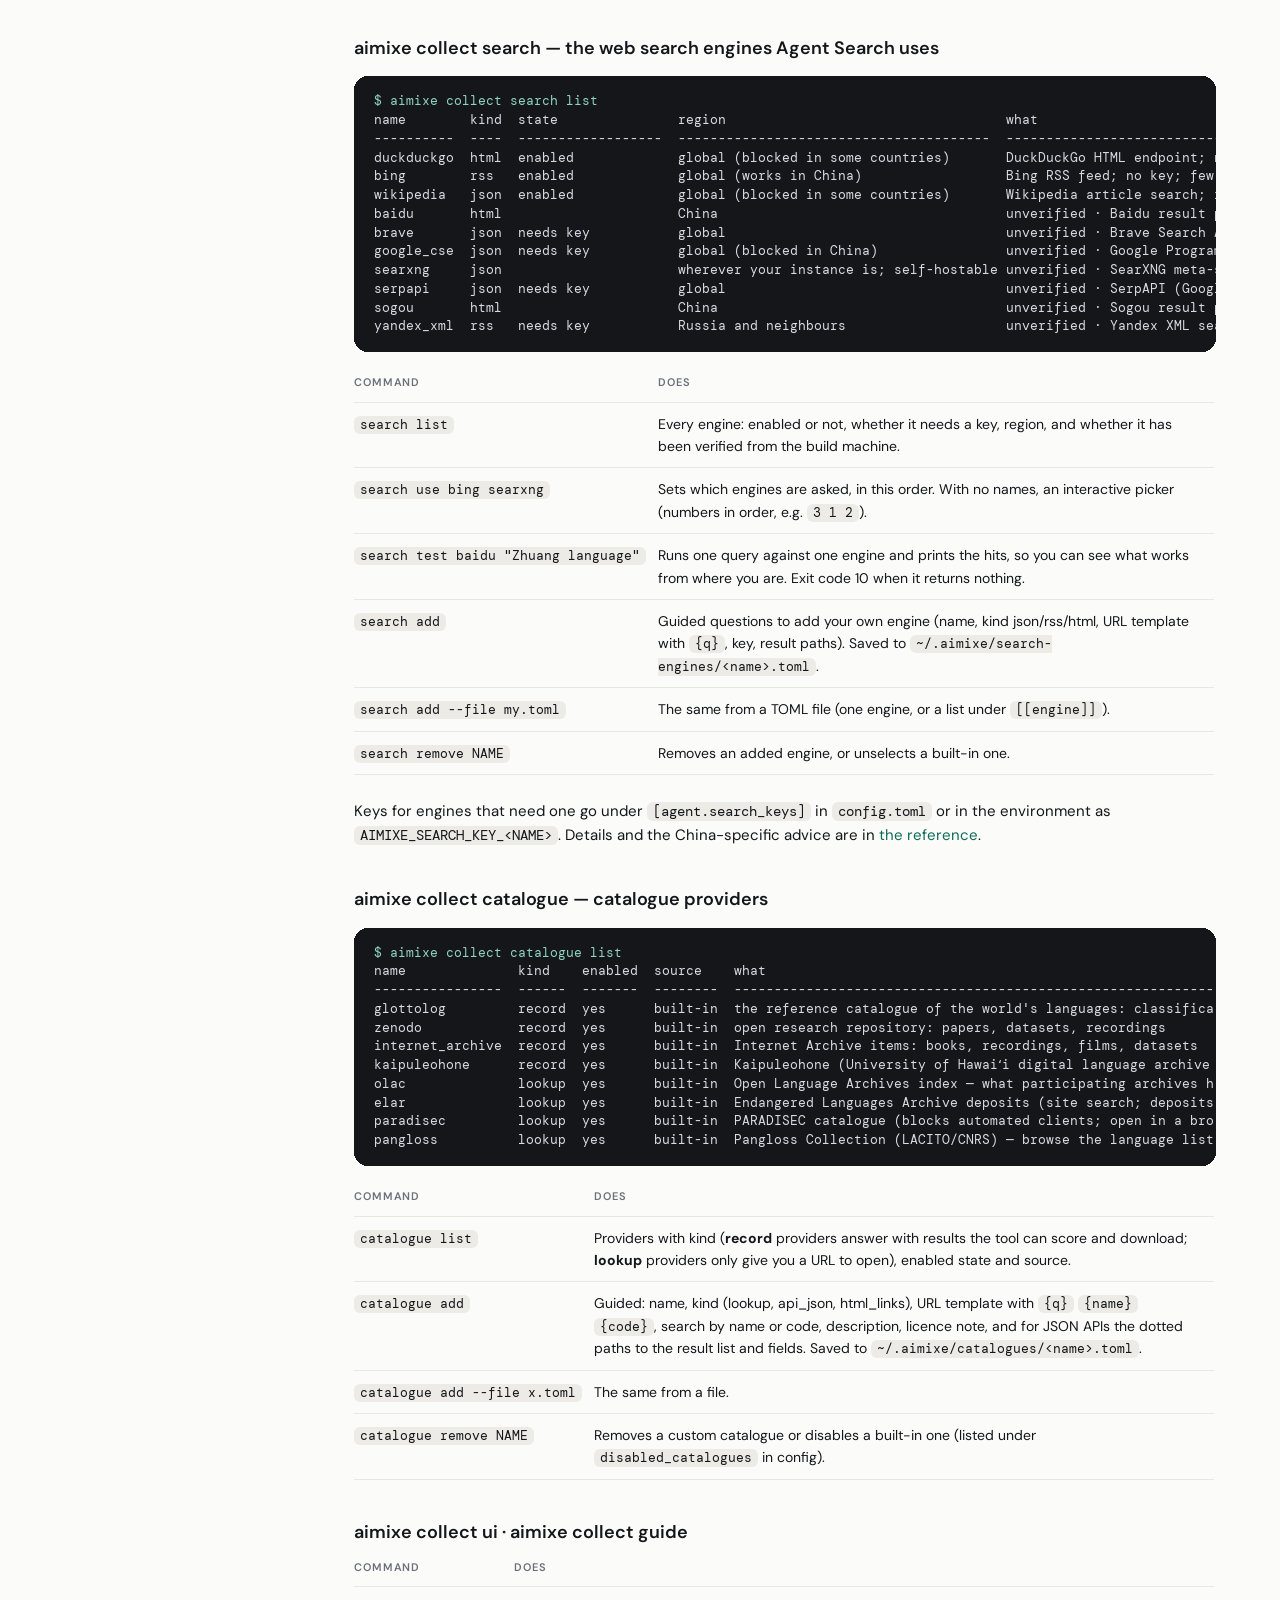
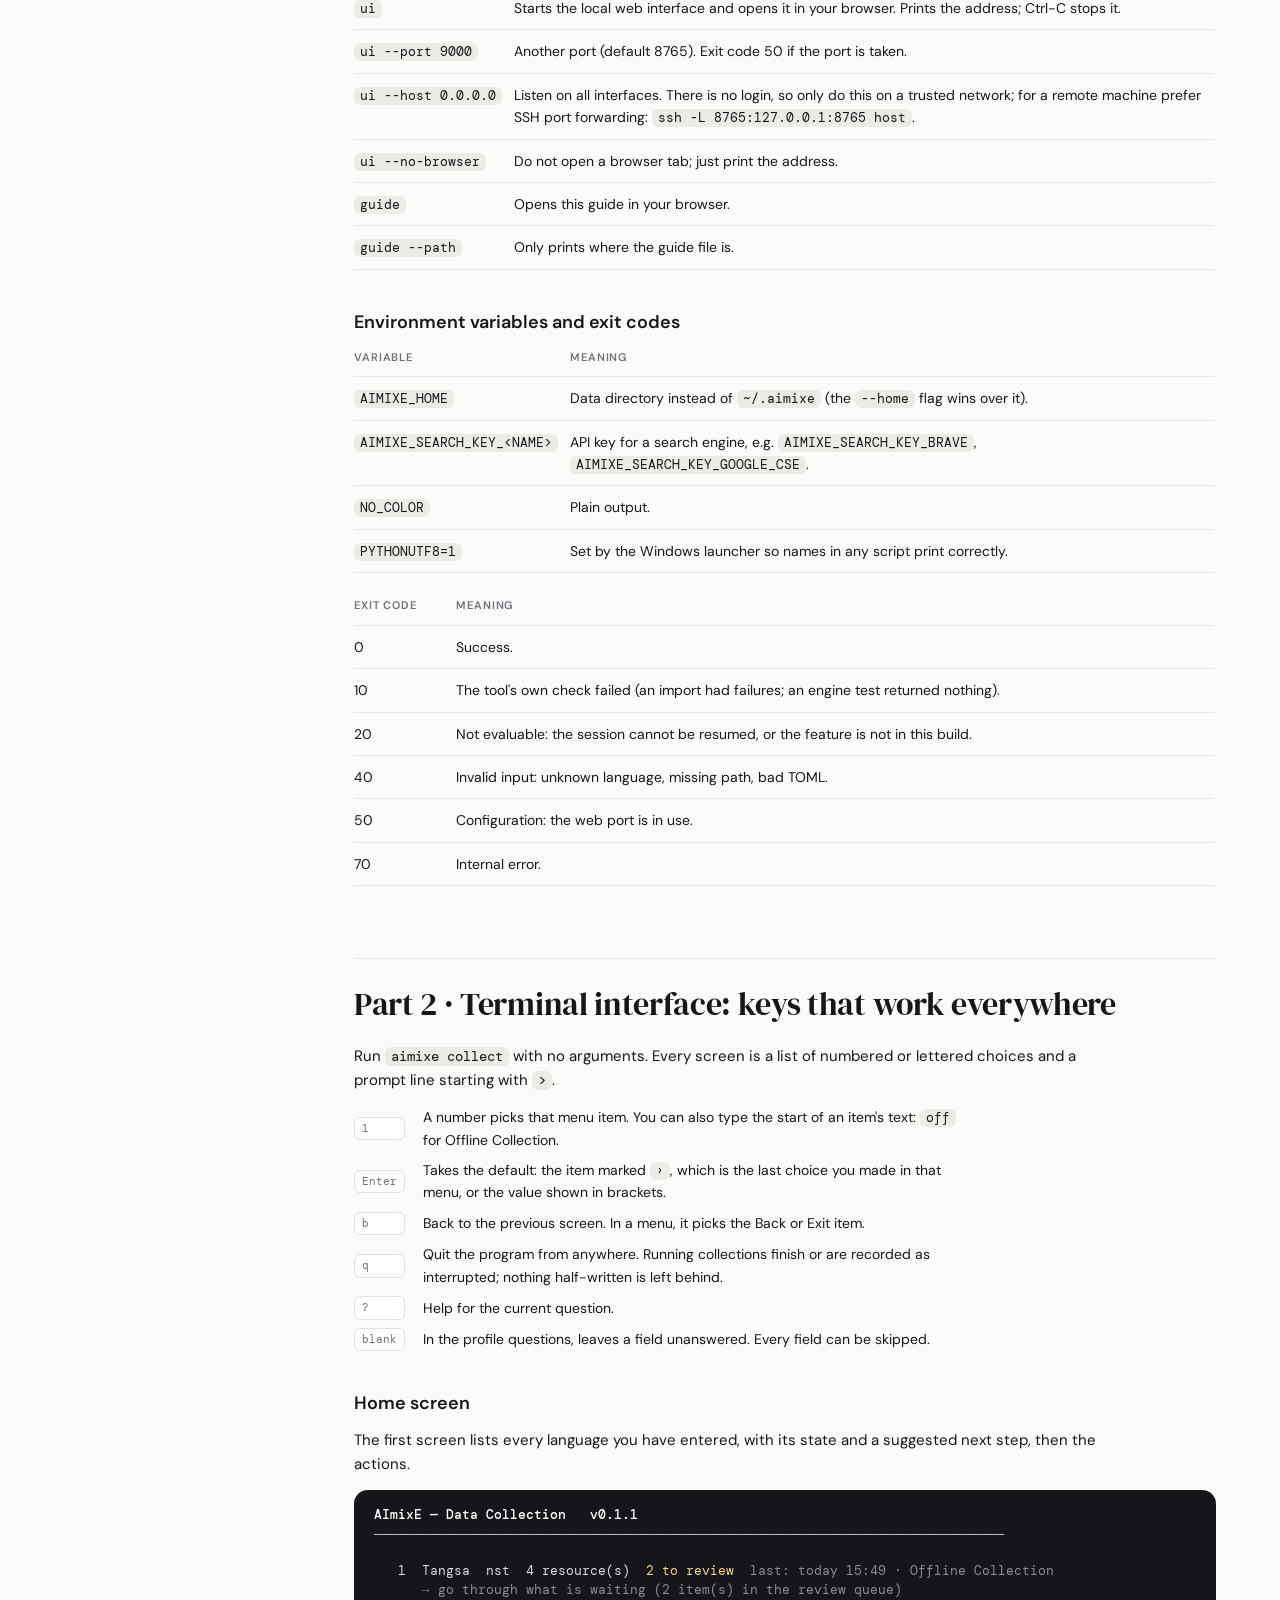
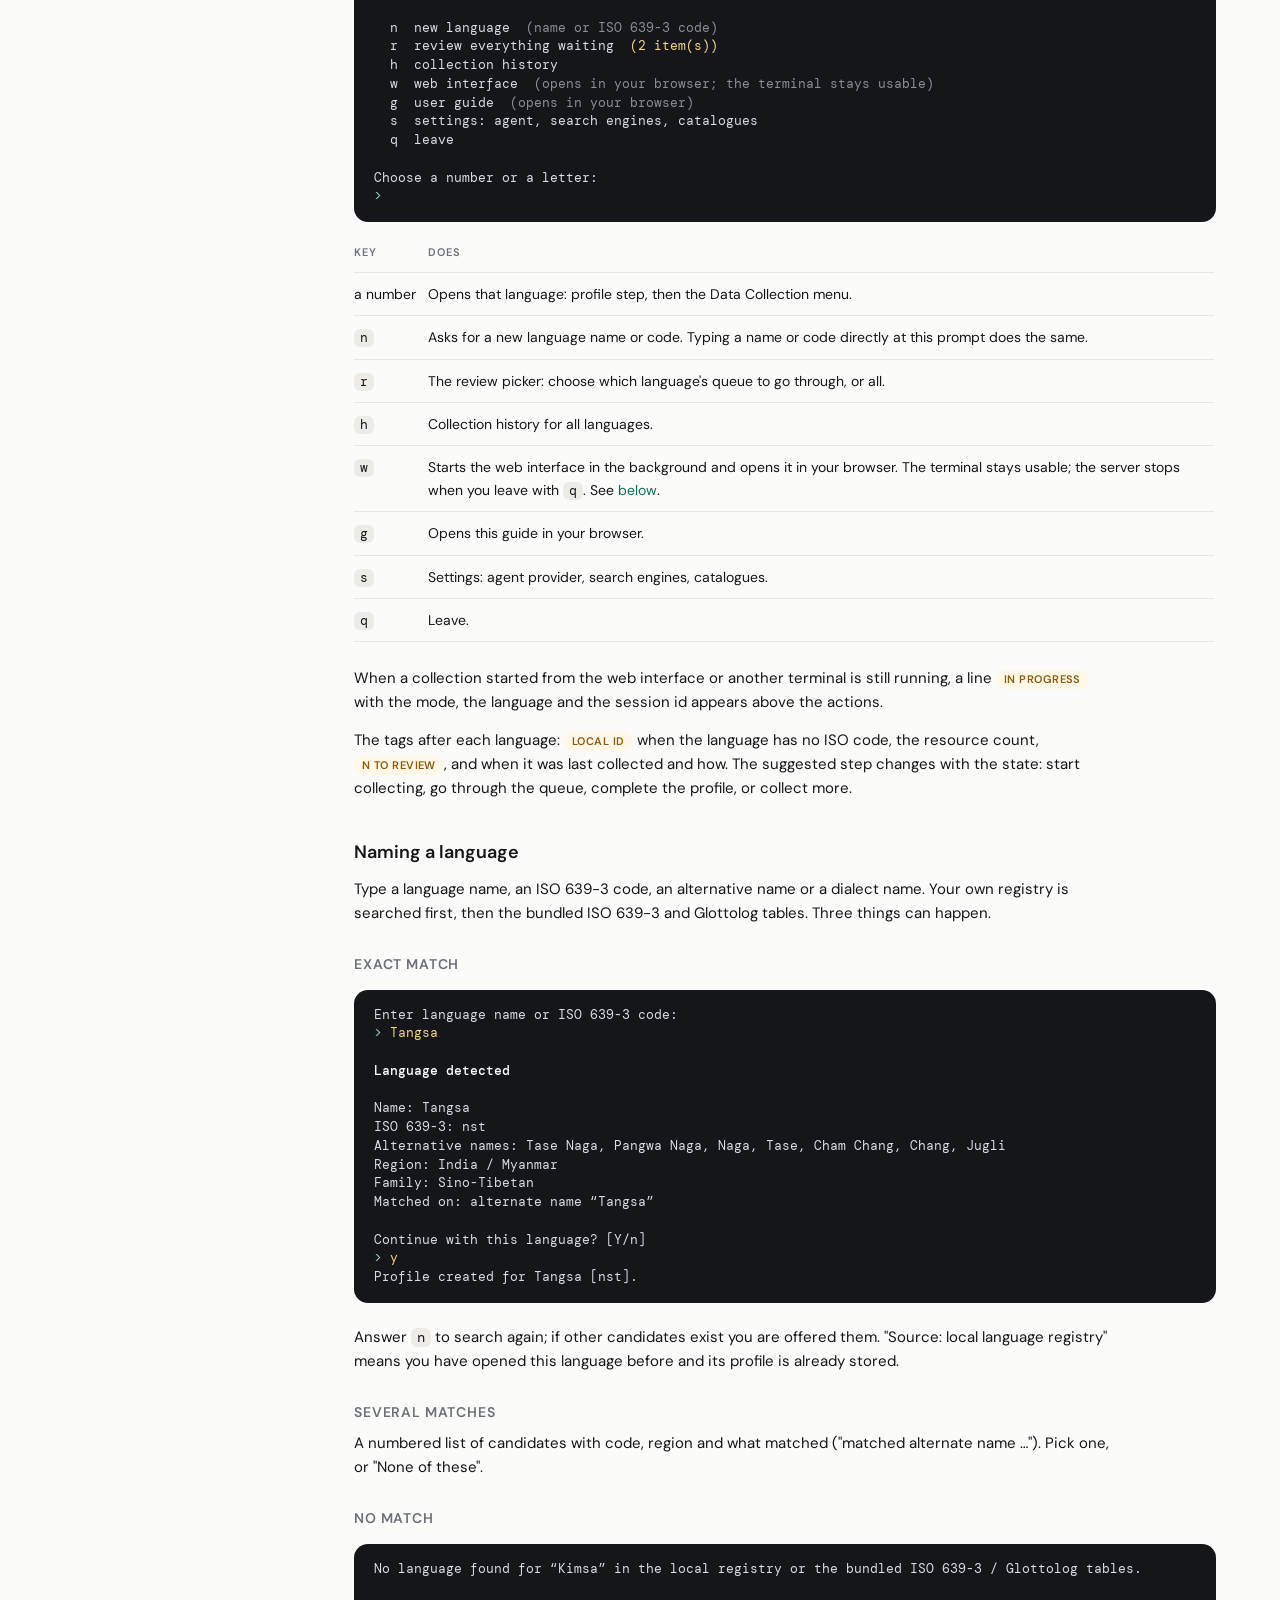
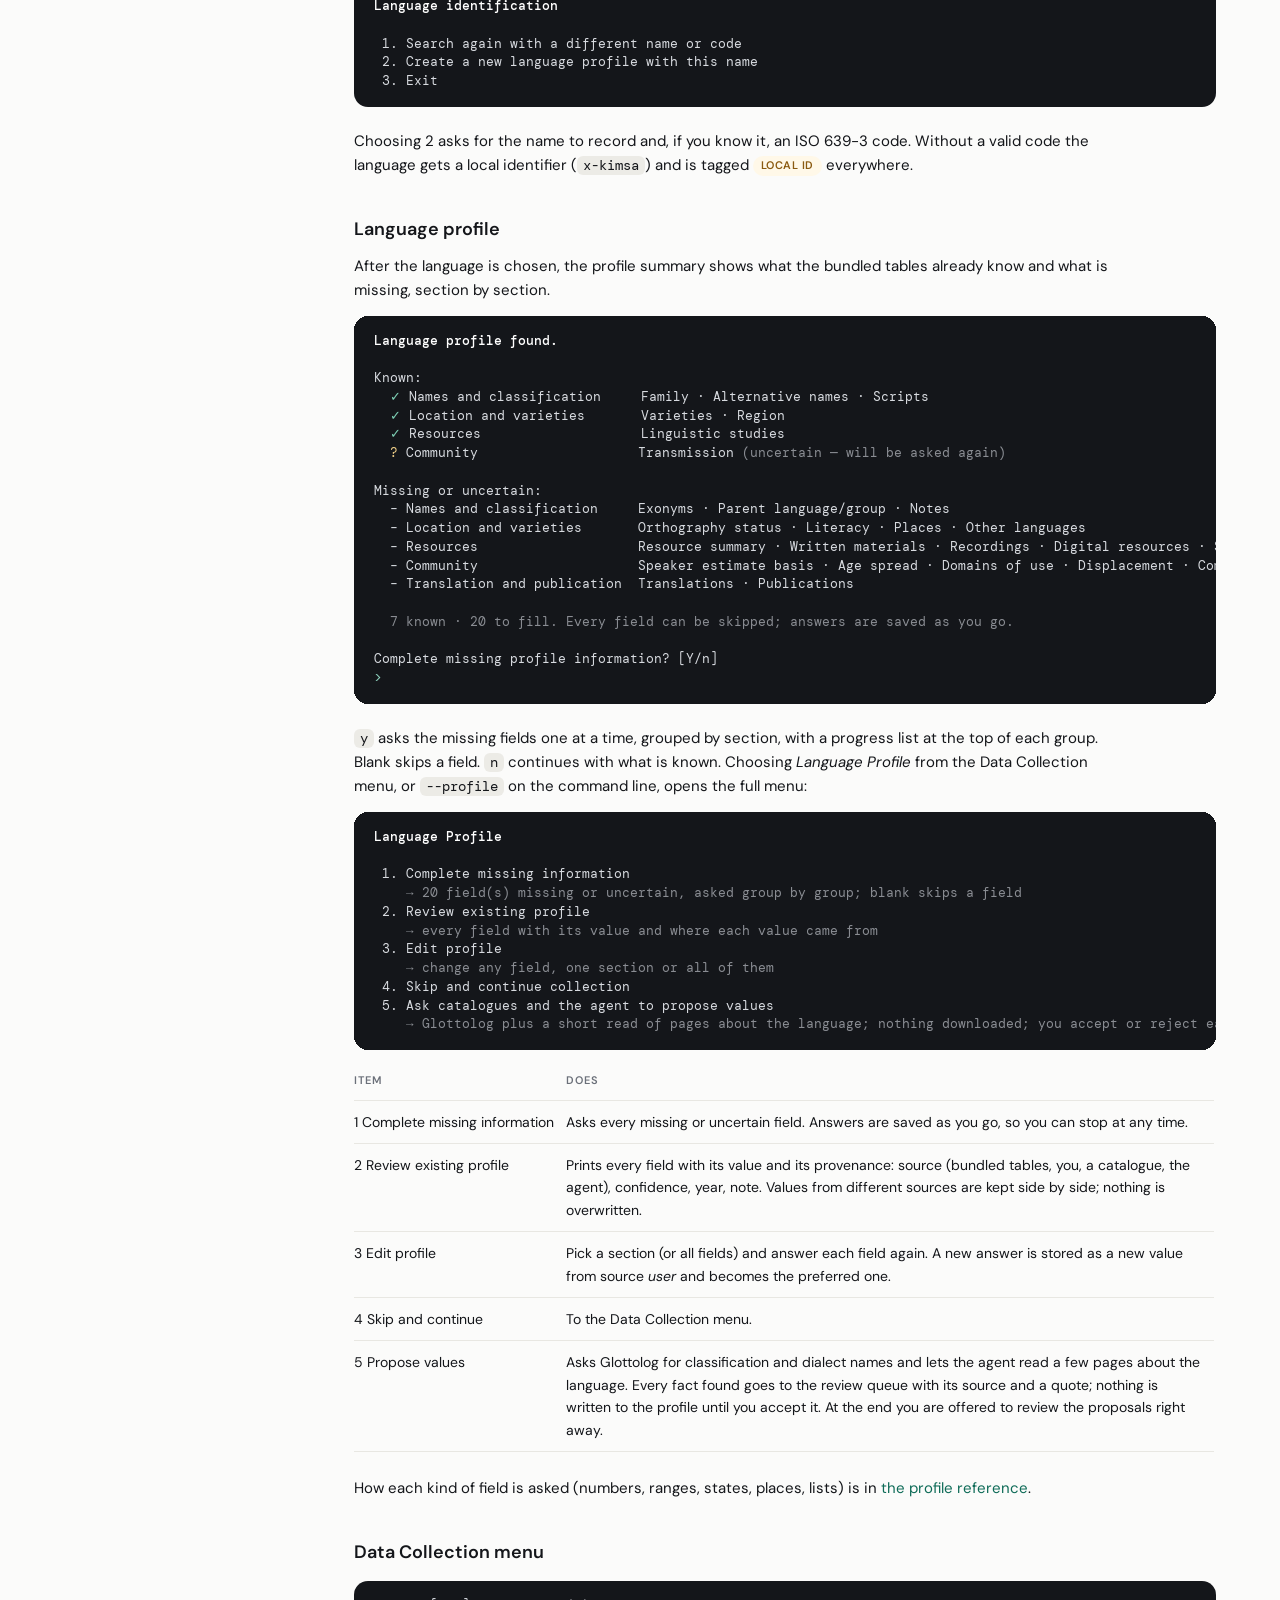
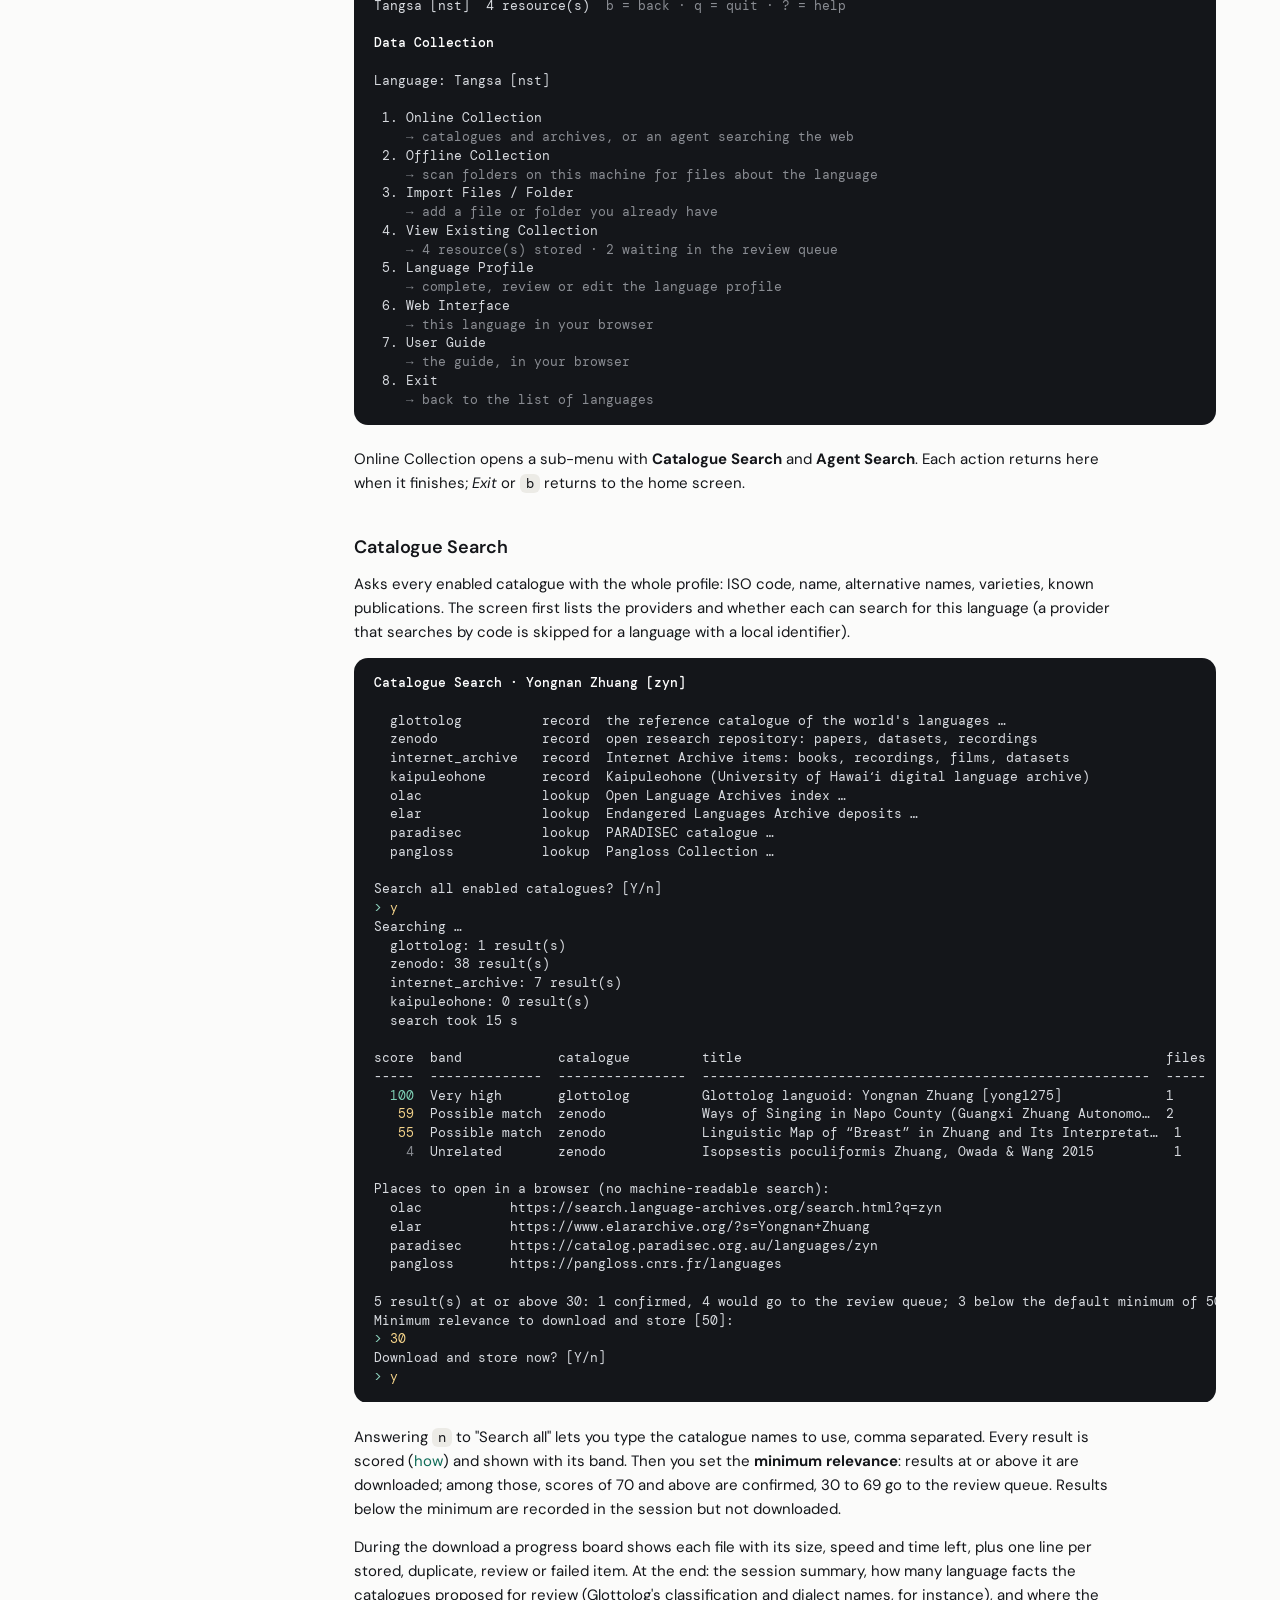
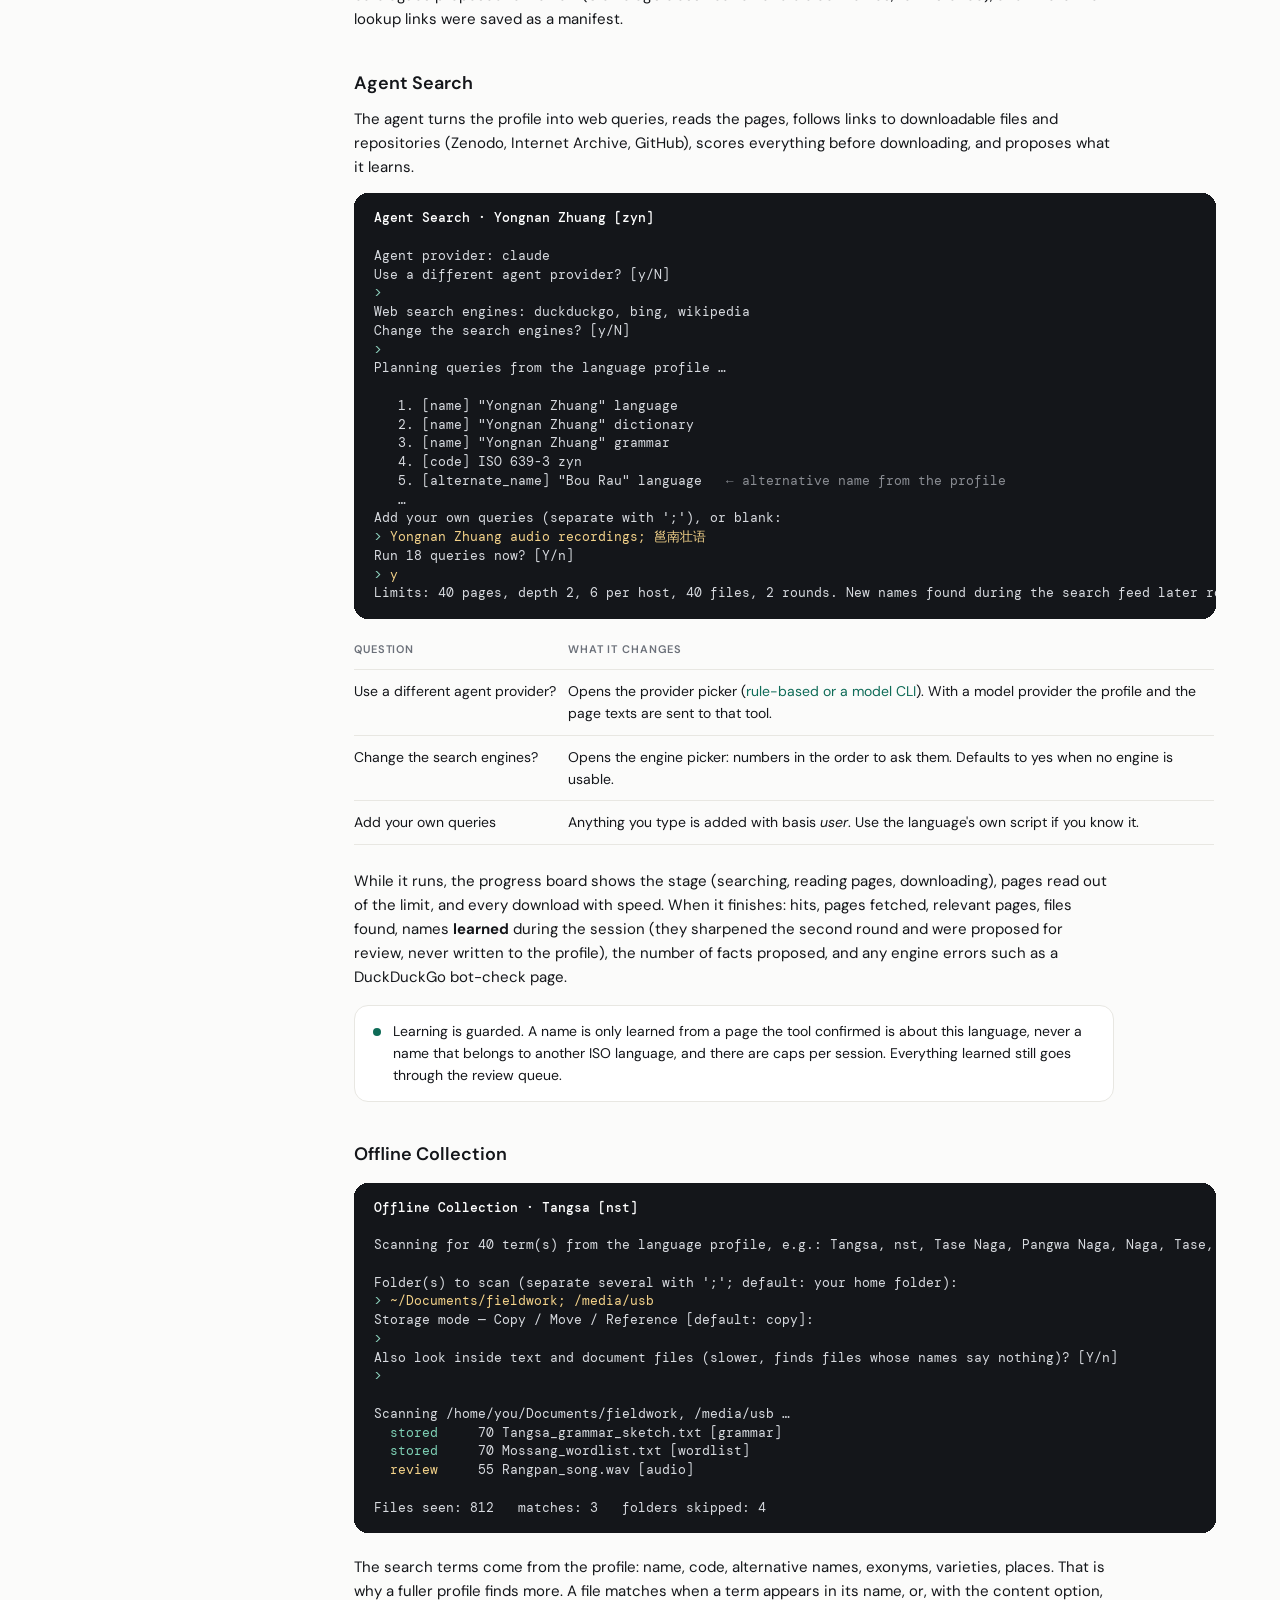
==== commit e0bfbccf: "Version 0.1.1 Co-Authored-By: Claude Fable 5.1 <noreply@anthropic.com>" ====
--- a/collect/docs/guide/user-guide.src.html
+++ b/collect/docs/guide/user-guide.src.html
@@ -77,7 +77,7 @@
 <div class="shell">
 <aside class="side">
   <div class="brand"><span class="brand-name">AImixE</span><span class="brand-sub">Data Collection</span></div>
-  <div class="sub">User guide · version 0.1.0</div>
+  <div class="sub">User guide · version 0.1.1</div>
   <label class="filter"><svg width="14" height="14" viewBox="0 0 24 24" fill="none" stroke="currentColor" stroke-width="1.8" stroke-linecap="round"><circle cx="11" cy="11" r="7"></circle><path d="M20 20l-3.5-3.5"></path></svg><input id="filter" placeholder="Filter this guide…"></label>
   <ul class="toc" id="toc">
     <li class="part">Start here</li>
@@ -385,7 +385,7 @@
 
 <h3 id="tui-home">Home screen</h3>
 <p>The first screen lists every language you have entered, with its state and a suggested next step, then the actions.</p>
-<pre class="term"><span class="h">AImixE — Data Collection   v0.1.0</span>
+<pre class="term"><span class="h">AImixE — Data Collection   v0.1.1</span>
 ────────────────────────────────────────────────────────────────────────────────────
 
    1  Tangsa  nst  4 resource(s)  <span class="warn">2 to review</span>  <span class="g">last: today 15:49 · Offline Collection</span>
